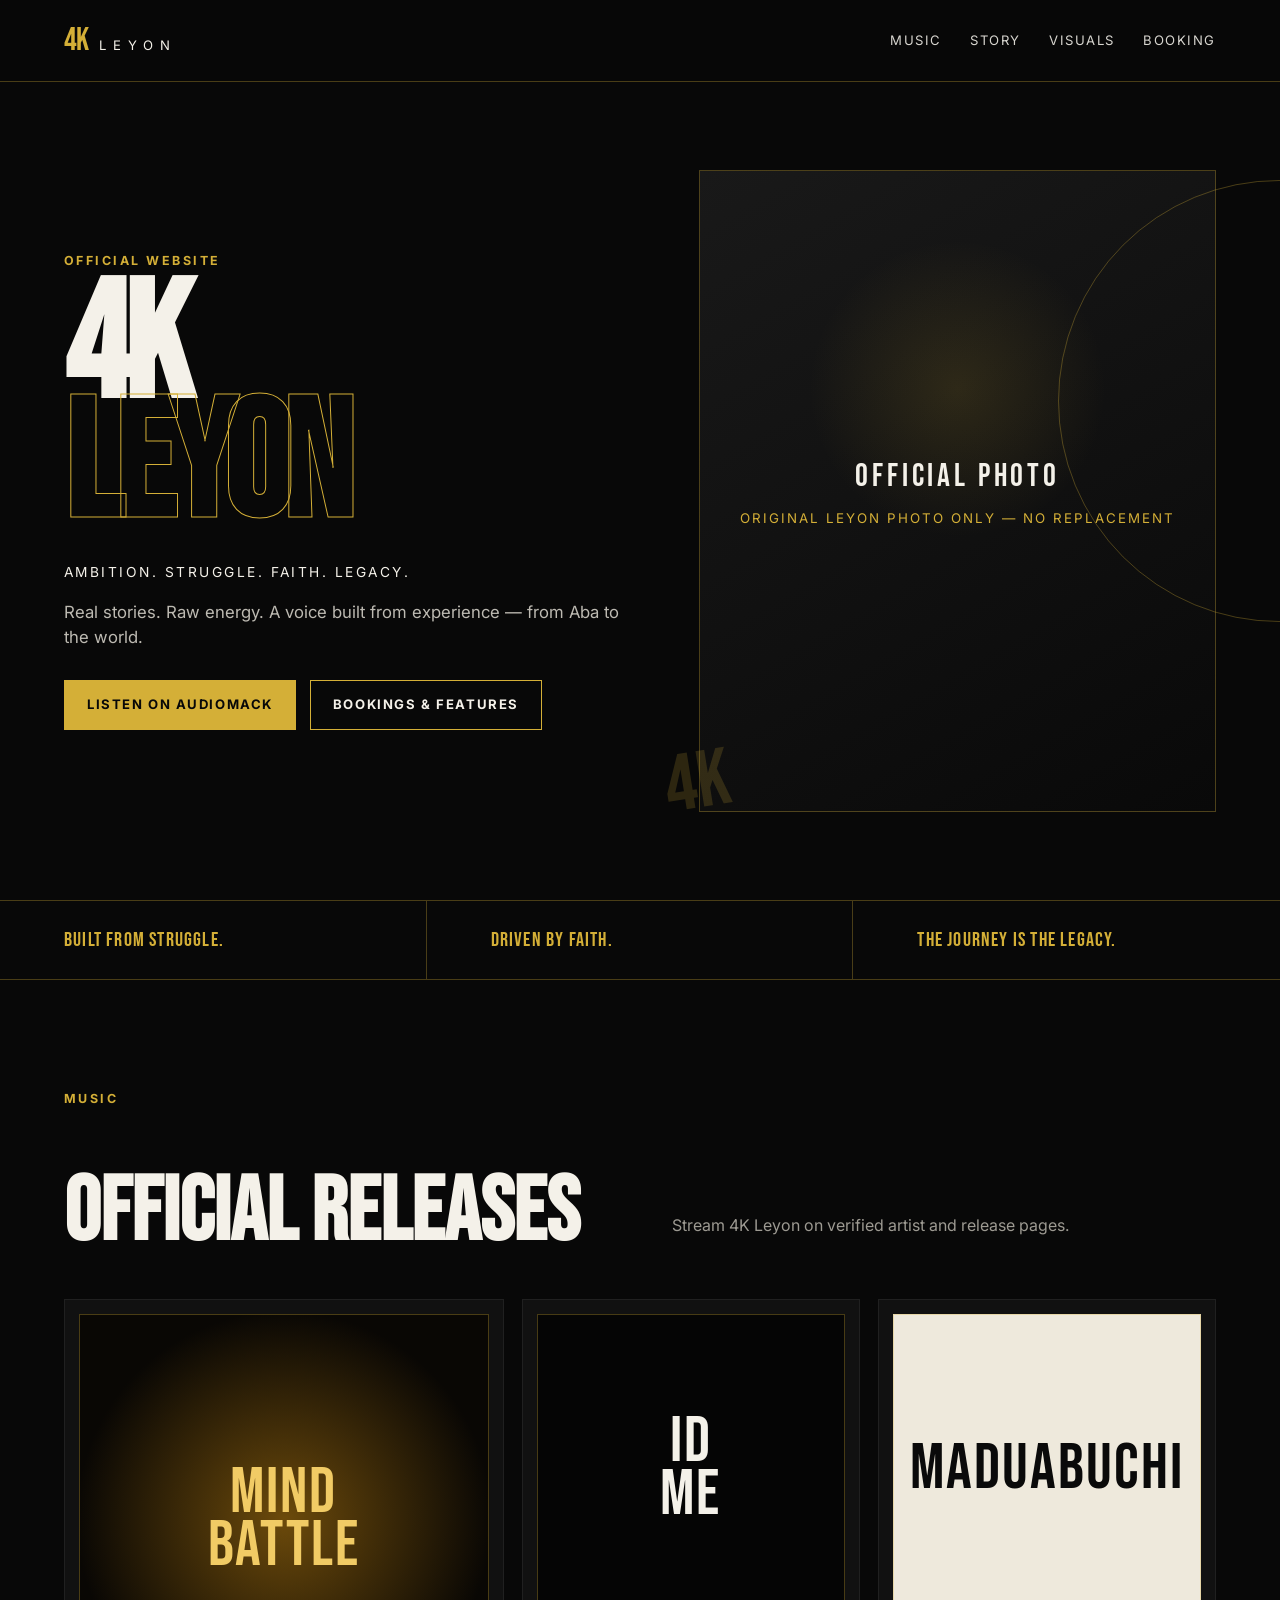
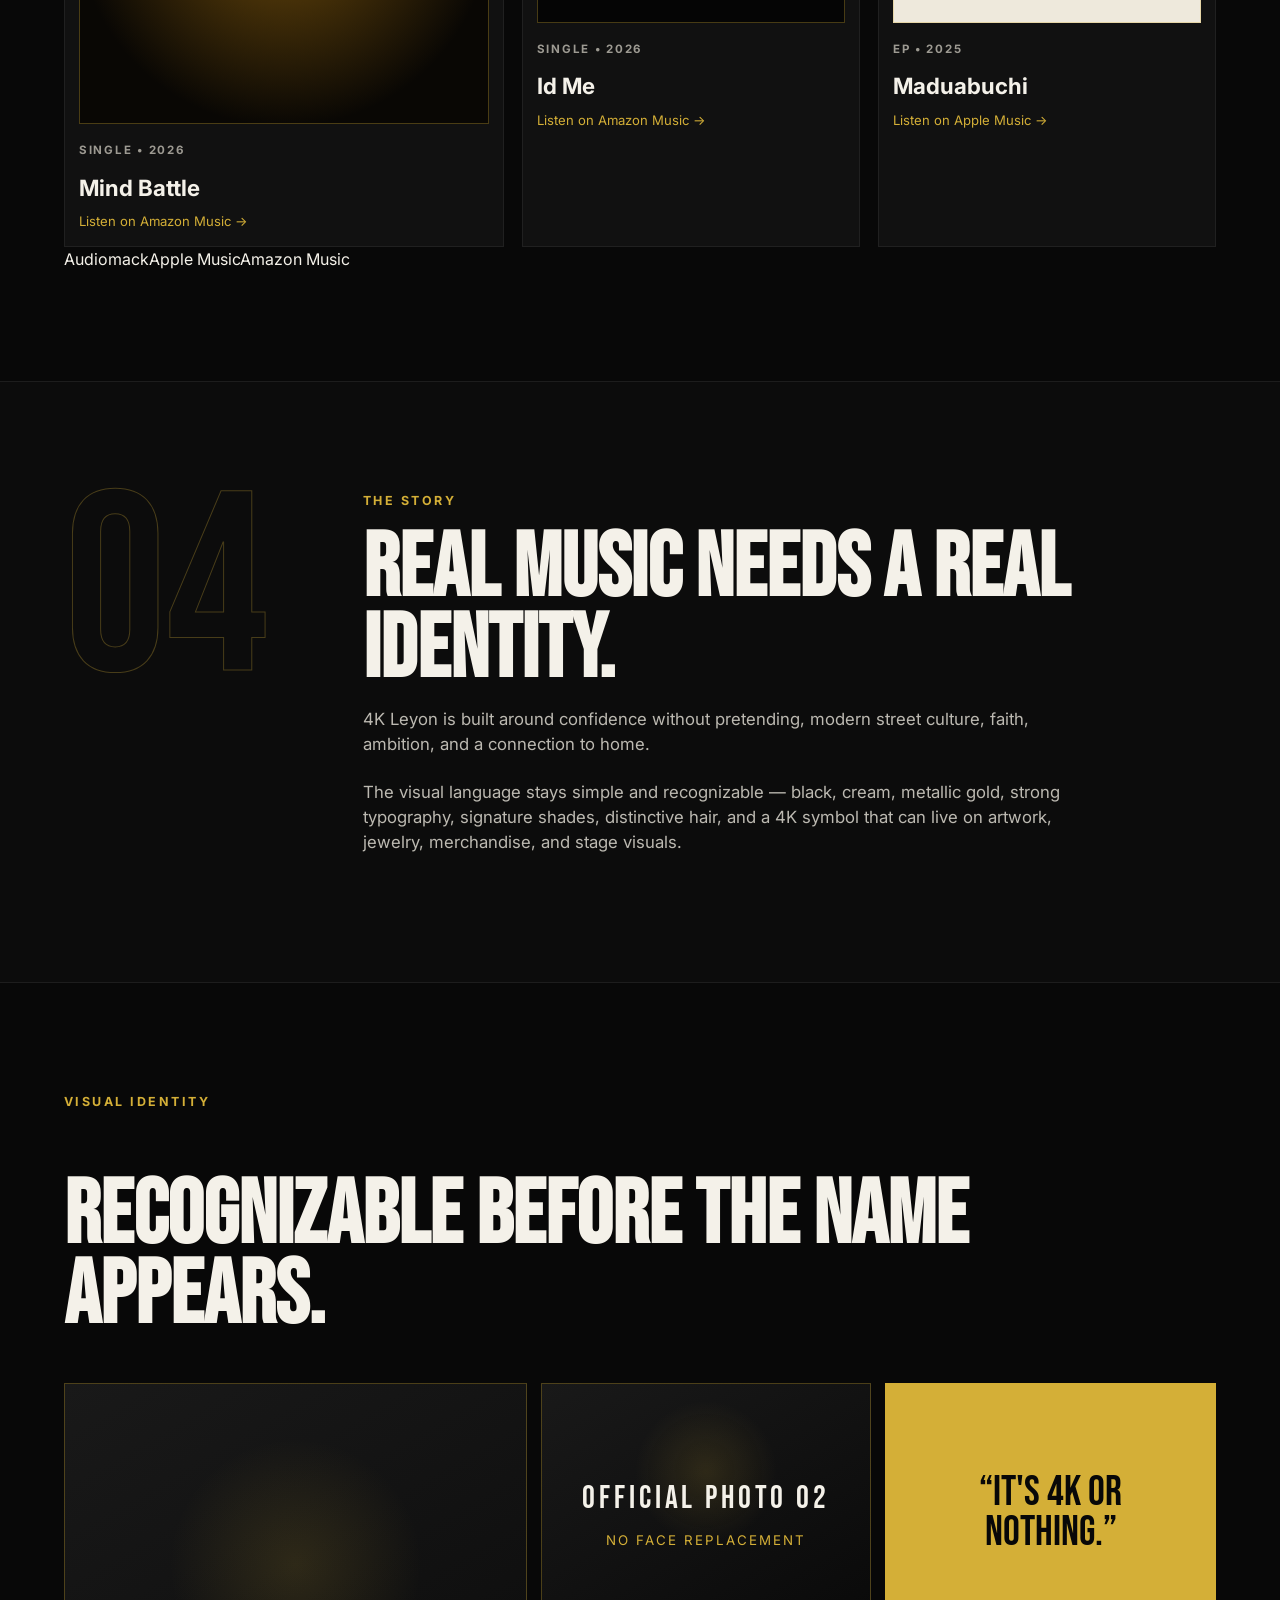
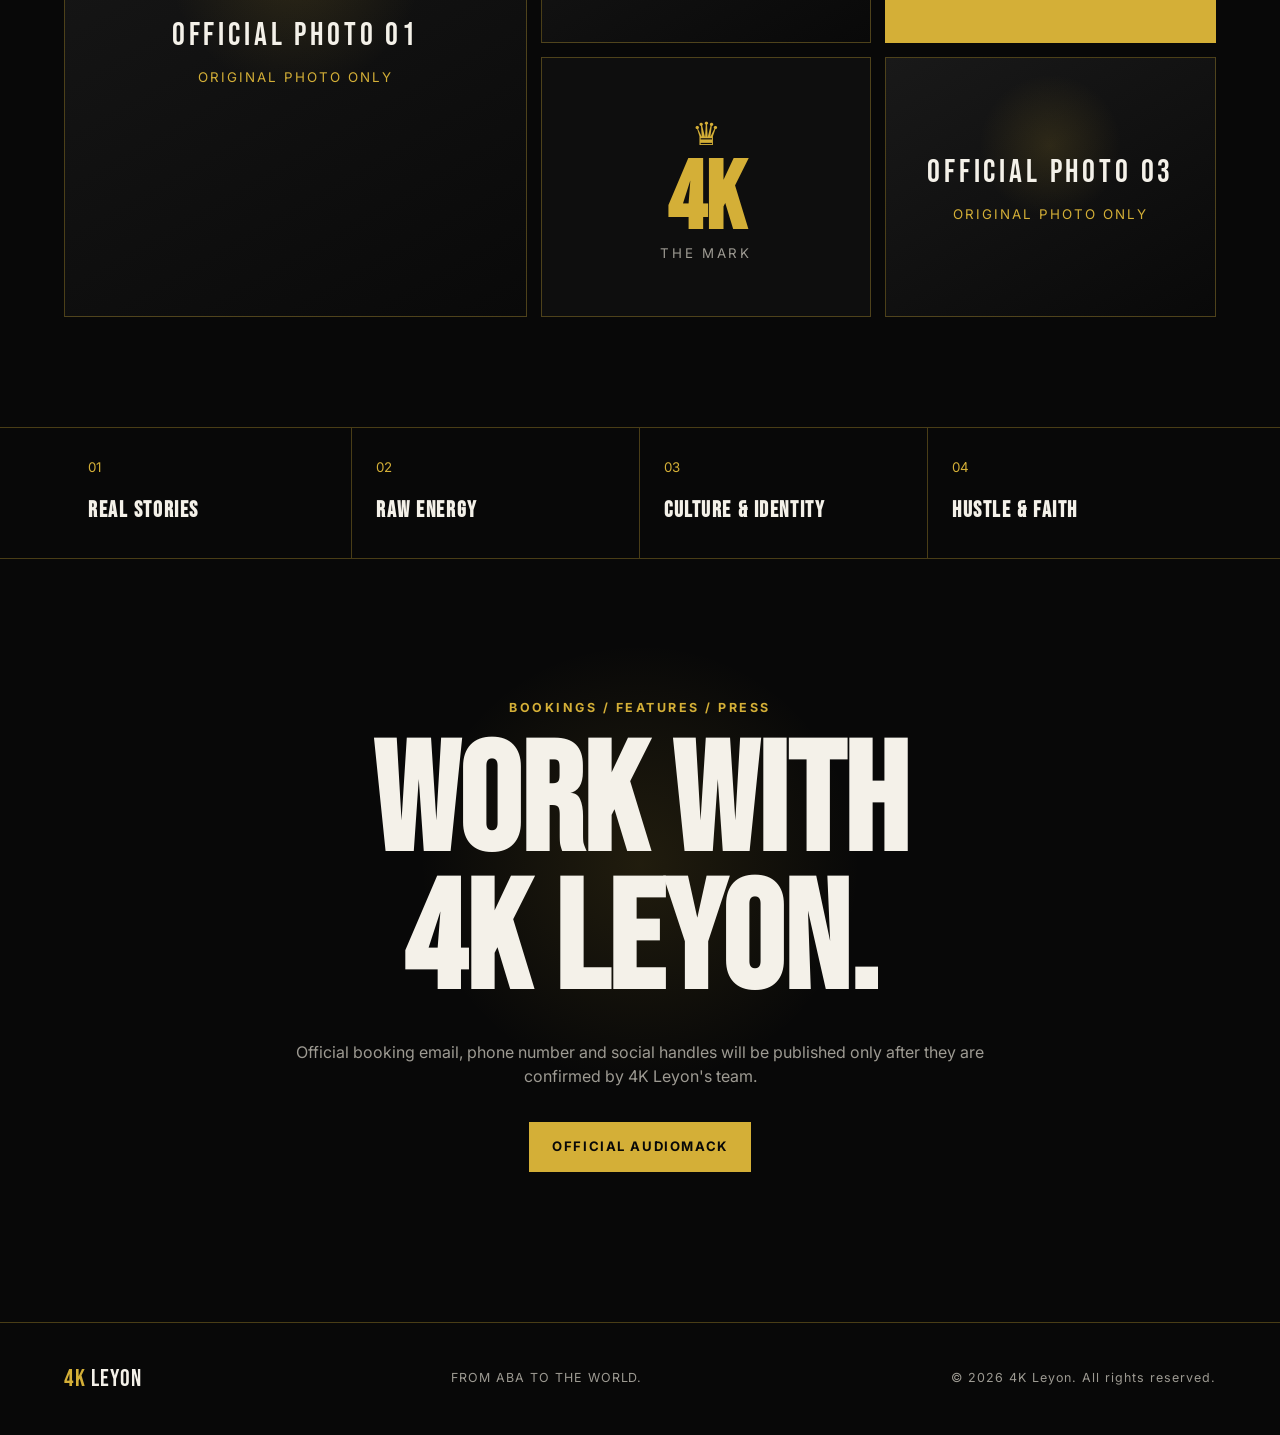
==== index.html @ 69a28594 "Connect verified music links and remove unconfirmed contact details" ====
<!doctype html>
<html lang="en">
<head>
  <meta charset="utf-8" />
  <meta name="viewport" content="width=device-width, initial-scale=1" />
  <meta name="theme-color" content="#080808" />
  <meta name="description" content="Official website of 4K Leyon — music, visuals, story, and booking." />
  <meta property="og:title" content="4K Leyon — Official Website" />
  <meta property="og:description" content="Ambition. Struggle. Faith. Legacy. From Aba to the world." />
  <title>4K Leyon — Official Website</title>
  <link rel="preconnect" href="https://fonts.googleapis.com">
  <link rel="preconnect" href="https://fonts.gstatic.com" crossorigin>
  <link href="https://fonts.googleapis.com/css2?family=Bebas+Neue&family=Inter:wght@400;500;600;700&display=swap" rel="stylesheet">
  <link rel="stylesheet" href="styles.css" />
</head>
<body>
  <header class="site-header">
    <a class="brand" href="#top" aria-label="4K Leyon home"><span class="brand-mark">4K</span><span class="brand-name">LEYON</span></a>
    <button class="menu-button" type="button" aria-label="Open menu" aria-expanded="false">MENU</button>
    <nav class="site-nav" aria-label="Primary navigation">
      <a href="#music">Music</a><a href="#story">Story</a><a href="#visuals">Visuals</a><a href="#contact">Booking</a>
    </nav>
  </header>

  <main id="top">
    <section class="hero section-pad">
      <div class="hero-copy">
        <p class="eyebrow">OFFICIAL WEBSITE</p>
        <h1>4K<br><span>LEYON</span></h1>
        <p class="hero-line">Ambition. Struggle. Faith. Legacy.</p>
        <p class="hero-intro">Real stories. Raw energy. A voice built from experience — from Aba to the world.</p>
        <div class="hero-actions">
          <a class="button button-gold" href="https://audiomack.com/4k-leyon" target="_blank" rel="noopener">Listen on Audiomack</a>
          <a class="button button-ghost" href="#contact">Bookings & features</a>
        </div>
      </div>
      <div class="hero-photo photo-frame" aria-label="Official 4K Leyon hero photo placeholder"><div class="photo-placeholder"><span>OFFICIAL PHOTO</span><small>Original Leyon photo only — no replacement</small></div></div>
      <div class="hero-stamp" aria-hidden="true">4K</div>
    </section>

    <section class="manifesto"><p>BUILT FROM STRUGGLE.</p><p>DRIVEN BY FAITH.</p><p>THE JOURNEY IS THE LEGACY.</p></section>

    <section id="music" class="section-pad section-block">
      <div class="section-heading"><p class="eyebrow">MUSIC</p><h2>Official releases</h2><p>Stream 4K Leyon on verified artist and release pages.</p></div>
      <div class="release-grid">
        <article class="release-card featured"><div class="cover-art cover-gold"><span>MIND<br>BATTLE</span></div><div><p class="card-kicker">SINGLE • 2026</p><h3>Mind Battle</h3><a href="https://music.amazon.com/albums/B0GZR47FF1" target="_blank" rel="noopener" class="text-link">Listen on Amazon Music →</a></div></article>
        <article class="release-card"><div class="cover-art"><span>ID<br>ME</span></div><div><p class="card-kicker">SINGLE • 2026</p><h3>Id Me</h3><a href="https://music.amazon.com/albums/B0GPF6R313" target="_blank" rel="noopener" class="text-link">Listen on Amazon Music →</a></div></article>
        <article class="release-card"><div class="cover-art cover-cream"><span>MADUABUCHI</span></div><div><p class="card-kicker">EP • 2025</p><h3>Maduabuchi</h3><a href="https://music.apple.com/us/album/maduabuchi-ep/1832490004" target="_blank" rel="noopener" class="text-link">Listen on Apple Music →</a></div></article>
      </div>
      <div class="platform-links"><a href="https://audiomack.com/4k-leyon" target="_blank" rel="noopener">Audiomack</a><a href="https://music.apple.com/us/album/maduabuchi-ep/1832490004" target="_blank" rel="noopener">Apple Music</a><a href="https://music.amazon.com.au/artists/B0DH4RVFHH/4k-leyon" target="_blank" rel="noopener">Amazon Music</a></div>
    </section>

    <section id="story" class="story section-pad section-block"><div class="story-number">04</div><div class="story-copy"><p class="eyebrow">THE STORY</p><h2>Real music needs a real identity.</h2><p>4K Leyon is built around confidence without pretending, modern street culture, faith, ambition, and a connection to home.</p><p>The visual language stays simple and recognizable — black, cream, metallic gold, strong typography, signature shades, distinctive hair, and a 4K symbol that can live on artwork, jewelry, merchandise, and stage visuals.</p></div></section>

    <section id="visuals" class="section-pad section-block visuals">
      <div class="section-heading compact"><p class="eyebrow">VISUAL IDENTITY</p><h2>Recognizable before the name appears.</h2></div>
      <div class="visual-grid">
        <div class="visual-card large photo-frame"><div class="photo-placeholder"><span>OFFICIAL PHOTO 01</span><small>Original photo only</small></div></div>
        <div class="visual-card photo-frame"><div class="photo-placeholder"><span>OFFICIAL PHOTO 02</span><small>No face replacement</small></div></div>
        <div class="visual-card quote-card"><span>“IT'S 4K OR NOTHING.”</span></div>
        <div class="visual-card mark-card"><span class="mini-crown">♛</span><strong>4K</strong><small>THE MARK</small></div>
        <div class="visual-card photo-frame"><div class="photo-placeholder"><span>OFFICIAL PHOTO 03</span><small>Original photo only</small></div></div>
      </div>
    </section>

    <section class="identity-strip section-pad"><div><small>01</small><strong>REAL STORIES</strong></div><div><small>02</small><strong>RAW ENERGY</strong></div><div><small>03</small><strong>CULTURE & IDENTITY</strong></div><div><small>04</small><strong>HUSTLE & FAITH</strong></div></section>

    <section id="contact" class="contact section-pad section-block"><p class="eyebrow">BOOKINGS / FEATURES / PRESS</p><h2>Work with<br>4K Leyon.</h2><p class="contact-note">Official booking email, phone number and social handles will be published only after they are confirmed by 4K Leyon's team.</p><a class="button button-gold" href="https://audiomack.com/4k-leyon" target="_blank" rel="noopener">Official Audiomack</a></section>
  </main>

  <footer class="site-footer"><div class="footer-brand"><span>4K</span> LEYON</div><p>FROM ABA TO THE WORLD.</p><p>© <span id="year"></span> 4K Leyon. All rights reserved.</p></footer>
  <script src="script.js"></script>
</body>
</html>
---- styles.css ----
:root {
  --bg: #080808;
  --panel: #111111;
  --ink: #f4f1e9;
  --muted: #9d9a92;
  --gold: #d4af37;
  --gold-soft: #b98925;
  --cream: #eee9dc;
  --red: #800000;
  --line: rgba(212,175,55,.32);
}

* { box-sizing: border-box; }
html { scroll-behavior: smooth; }
body {
  margin: 0;
  background: var(--bg);
  color: var(--ink);
  font-family: Inter, Arial, sans-serif;
  line-height: 1.5;
}
body::before {
  content: "";
  position: fixed;
  inset: 0;
  pointer-events: none;
  opacity: .08;
  background-image: radial-gradient(rgba(255,255,255,.5) .5px, transparent .5px);
  background-size: 4px 4px;
  z-index: 20;
}
a { color: inherit; text-decoration: none; }
button, a { -webkit-tap-highlight-color: transparent; }

.site-header {
  height: 82px;
  display: flex;
  align-items: center;
  justify-content: space-between;
  gap: 30px;
  padding: 0 5vw;
  border-bottom: 1px solid var(--line);
  position: sticky;
  top: 0;
  z-index: 10;
  background: rgba(8,8,8,.9);
  backdrop-filter: blur(14px);
}
.brand { display: inline-flex; align-items: baseline; gap: 12px; }
.brand-mark, h1, h2, .footer-brand, .cover-art span { font-family: "Bebas Neue", Impact, sans-serif; }
.brand-mark { font-size: 2rem; color: var(--gold); letter-spacing: -.04em; }
.brand-name { font-size: .82rem; letter-spacing: .5em; }
.site-nav { display: flex; gap: 28px; font-size: .82rem; text-transform: uppercase; letter-spacing: .12em; }
.site-nav a { color: #d7d5cf; transition: color .2s ease; }
.site-nav a:hover { color: var(--gold); }
.menu-button { display: none; background: transparent; color: var(--ink); border: 1px solid var(--line); padding: 9px 12px; }

.section-pad { padding-left: 5vw; padding-right: 5vw; }
.hero {
  min-height: calc(100vh - 82px);
  display: grid;
  grid-template-columns: 1.05fr .95fr;
  align-items: center;
  gap: 5vw;
  position: relative;
  overflow: hidden;
  padding-top: 64px;
  padding-bottom: 64px;
}
.hero::after {
  content: "";
  position: absolute;
  width: 440px;
  height: 440px;
  border: 1px solid var(--line);
  border-radius: 50%;
  right: -220px;
  top: 12%;
}
.eyebrow { color: var(--gold); font-size: .78rem; letter-spacing: .2em; font-weight: 700; margin: 0 0 18px; }
h1 { font-size: clamp(6rem, 13vw, 12rem); line-height: .72; letter-spacing: -.04em; margin: 0; }
h1 span { color: transparent; -webkit-text-stroke: 1px var(--gold); }
.hero-line { margin: 34px 0 10px; text-transform: uppercase; letter-spacing: .18em; font-size: .86rem; }
.hero-intro { max-width: 580px; color: #bdbab2; font-size: 1.05rem; }
.hero-actions { display: flex; flex-wrap: wrap; gap: 14px; margin-top: 30px; }
.button { display: inline-flex; align-items: center; justify-content: center; min-height: 50px; padding: 0 22px; font-weight: 700; font-size: .82rem; text-transform: uppercase; letter-spacing: .12em; border: 1px solid var(--gold); }
.button-gold { background: var(--gold); color: #080808; }
.button-ghost { background: transparent; color: var(--ink); }
.button:hover { transform: translateY(-1px); }
.hero-photo { min-height: 640px; }
.photo-frame { border: 1px solid var(--line); background: linear-gradient(145deg, #121212, #0a0a0a); overflow: hidden; position: relative; }
.photo-placeholder { width: 100%; height: 100%; min-height: inherit; display: grid; place-content: center; text-align: center; padding: 24px; background: radial-gradient(circle at 50% 34%, rgba(212,175,55,.14), transparent 30%), linear-gradient(150deg, #191919, #090909); }
.photo-placeholder span { font-family: "Bebas Neue"; font-size: 2rem; letter-spacing: .12em; }
.photo-placeholder small { color: var(--gold); text-transform: uppercase; letter-spacing: .15em; margin-top: 8px; }
.hero-stamp { position: absolute; right: 43%; bottom: 7%; font-family: "Bebas Neue"; color: var(--gold); font-size: 5rem; transform: rotate(-9deg); opacity: .18; }

.manifesto { border-top: 1px solid var(--line); border-bottom: 1px solid var(--line); display: grid; grid-template-columns: repeat(3,1fr); }
.manifesto p { margin: 0; padding: 24px 5vw; font-family: "Bebas Neue"; color: var(--gold); letter-spacing: .06em; font-size: 1.25rem; border-right: 1px solid var(--line); }
.manifesto p:last-child { border-right: 0; }
.section-block { padding-top: 110px; padding-bottom: 110px; }
.section-heading { display: grid; grid-template-columns: 1fr 1fr; gap: 5vw; align-items: end; margin-bottom: 46px; }
.section-heading .eyebrow { grid-column: 1 / -1; margin-bottom: 0; }
h2 { font-size: clamp(3.5rem, 7vw, 7rem); line-height: .9; margin: 0; text-transform: uppercase; }
.section-heading > p:last-child { color: var(--muted); max-width: 520px; }
.release-grid { display: grid; grid-template-columns: 1.3fr 1fr 1fr; gap: 18px; }
.release-card { background: var(--panel); border: 1px solid #202020; padding: 14px; }
.cover-art { aspect-ratio: 1; background: #050505; display: grid; place-items: center; border: 1px solid var(--line); margin-bottom: 18px; }
.cover-art span { text-align: center; font-size: clamp(2.5rem, 5vw, 5rem); line-height: .83; letter-spacing: .03em; }
.cover-gold { background: radial-gradient(circle, #6c4a0b, #090704 72%); color: #f1cb65; }
.cover-cream { background: var(--cream); color: #0a0a0a; }
.card-kicker { font-size: .72rem; color: var(--gold); letter-spacing: .15em; font-weight: 700; }
.release-card h3 { font-size: 1.4rem; margin: 4px 0; }
.release-card p { color: var(--muted); }
.text-link { color: var(--gold); font-size: .82rem; }

.story { display: grid; grid-template-columns: .45fr 1.55fr; gap: 4vw; background: #0c0c0c; border-top: 1px solid #1d1d1d; border-bottom: 1px solid #1d1d1d; }
.story-number { font-family: "Bebas Neue"; font-size: clamp(10rem, 20vw, 22rem); color: transparent; -webkit-text-stroke: 1px rgba(212,175,55,.3); line-height: .8; }
.story-copy { max-width: 900px; }
.story-copy p:not(.eyebrow) { color: #bcb9b1; font-size: 1.05rem; max-width: 740px; }
.story-copy p + p { margin-top: 22px; }

.compact { grid-template-columns: 1fr; }
.compact h2 { max-width: 980px; }
.visual-grid { display: grid; grid-template-columns: 1.4fr 1fr 1fr; grid-auto-rows: 260px; gap: 14px; }
.visual-card { min-height: 0; border: 1px solid var(--line); }
.visual-card.large { grid-row: span 2; }
.quote-card { display: grid; place-items: center; background: var(--gold); color: #080808; padding: 28px; font-family: "Bebas Neue"; font-size: 2.6rem; line-height: .95; text-align: center; }
.mark-card { display: flex; flex-direction: column; align-items: center; justify-content: center; background: #0e0e0e; }
.mark-card strong { font-family: "Bebas Neue"; font-size: 6rem; color: var(--gold); line-height: .9; }
.mark-card small { letter-spacing: .2em; color: var(--muted); }
.mini-crown { color: var(--gold); font-size: 2rem; }

.identity-strip { display: grid; grid-template-columns: repeat(4,1fr); border-top: 1px solid var(--line); border-bottom: 1px solid var(--line); padding-top: 0; padding-bottom: 0; }
.identity-strip div { min-height: 130px; padding: 30px 24px; border-right: 1px solid var(--line); display: flex; flex-direction: column; justify-content: space-between; }
.identity-strip div:last-child { border-right: 0; }
.identity-strip small { color: var(--gold); }
.identity-strip strong { font-family: "Bebas Neue"; font-size: 1.4rem; letter-spacing: .07em; }

.contact { text-align: center; padding-top: 140px; padding-bottom: 150px; background: radial-gradient(circle at 50% 40%, rgba(212,175,55,.12), transparent 28%); }
.contact h2 { font-size: clamp(5rem, 12vw, 11rem); }
.contact-note { color: var(--muted); max-width: 700px; margin: 28px auto 34px; }
.site-footer { padding: 34px 5vw; border-top: 1px solid var(--line); display: flex; align-items: center; justify-content: space-between; gap: 20px; color: var(--muted); font-size: .78rem; letter-spacing: .08em; }
.footer-brand { font-size: 1.5rem; color: var(--ink); }
.footer-brand span { color: var(--gold); }

@media (max-width: 900px) {
  .site-nav { display: none; position: absolute; top: 82px; left: 0; right: 0; padding: 22px 5vw; background: #090909; border-bottom: 1px solid var(--line); flex-direction: column; }
  .site-nav.open { display: flex; }
  .menu-button { display: inline-flex; }
  .hero { grid-template-columns: 1fr; padding-top: 50px; }
  .hero-photo { min-height: 520px; }
  .hero-stamp { right: 4%; bottom: 3%; }
  .manifesto { grid-template-columns: 1fr; }
  .manifesto p { border-right: 0; border-bottom: 1px solid var(--line); }
  .section-heading { grid-template-columns: 1fr; }
  .release-grid { grid-template-columns: 1fr; }
  .story { grid-template-columns: 1fr; }
  .story-number { font-size: 9rem; }
  .visual-grid { grid-template-columns: 1fr 1fr; }
  .identity-strip { grid-template-columns: 1fr 1fr; }
  .site-footer { flex-direction: column; text-align: center; }
}

@media (max-width: 560px) {
  .section-pad { padding-left: 22px; padding-right: 22px; }
  .site-header { padding-left: 22px; padding-right: 22px; }
  h1 { font-size: 6.5rem; }
  .hero-photo { min-height: 430px; }
  .visual-grid { grid-template-columns: 1fr; grid-auto-rows: 300px; }
  .visual-card.large { grid-row: auto; }
  .identity-strip { grid-template-columns: 1fr; }
  .identity-strip div { border-right: 0; border-bottom: 1px solid var(--line); }
  .contact h2 { font-size: 5rem; }
}
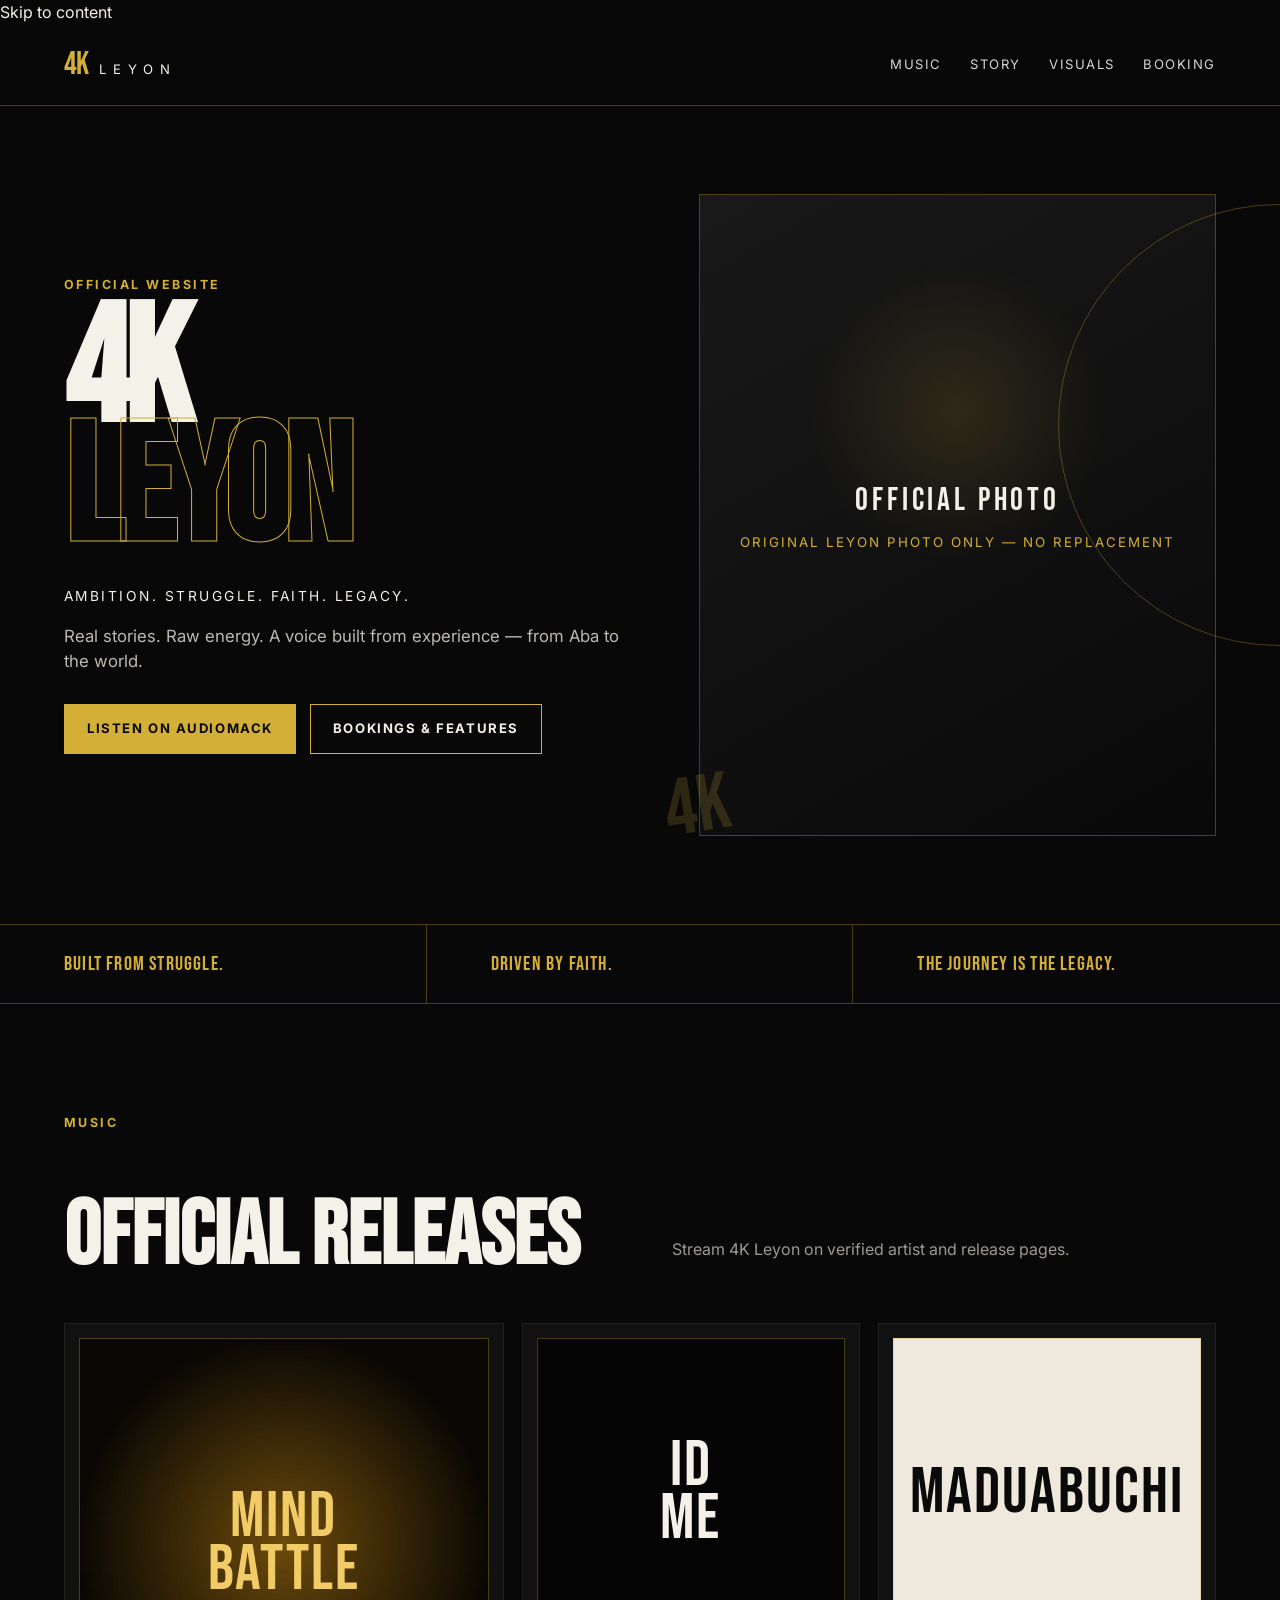
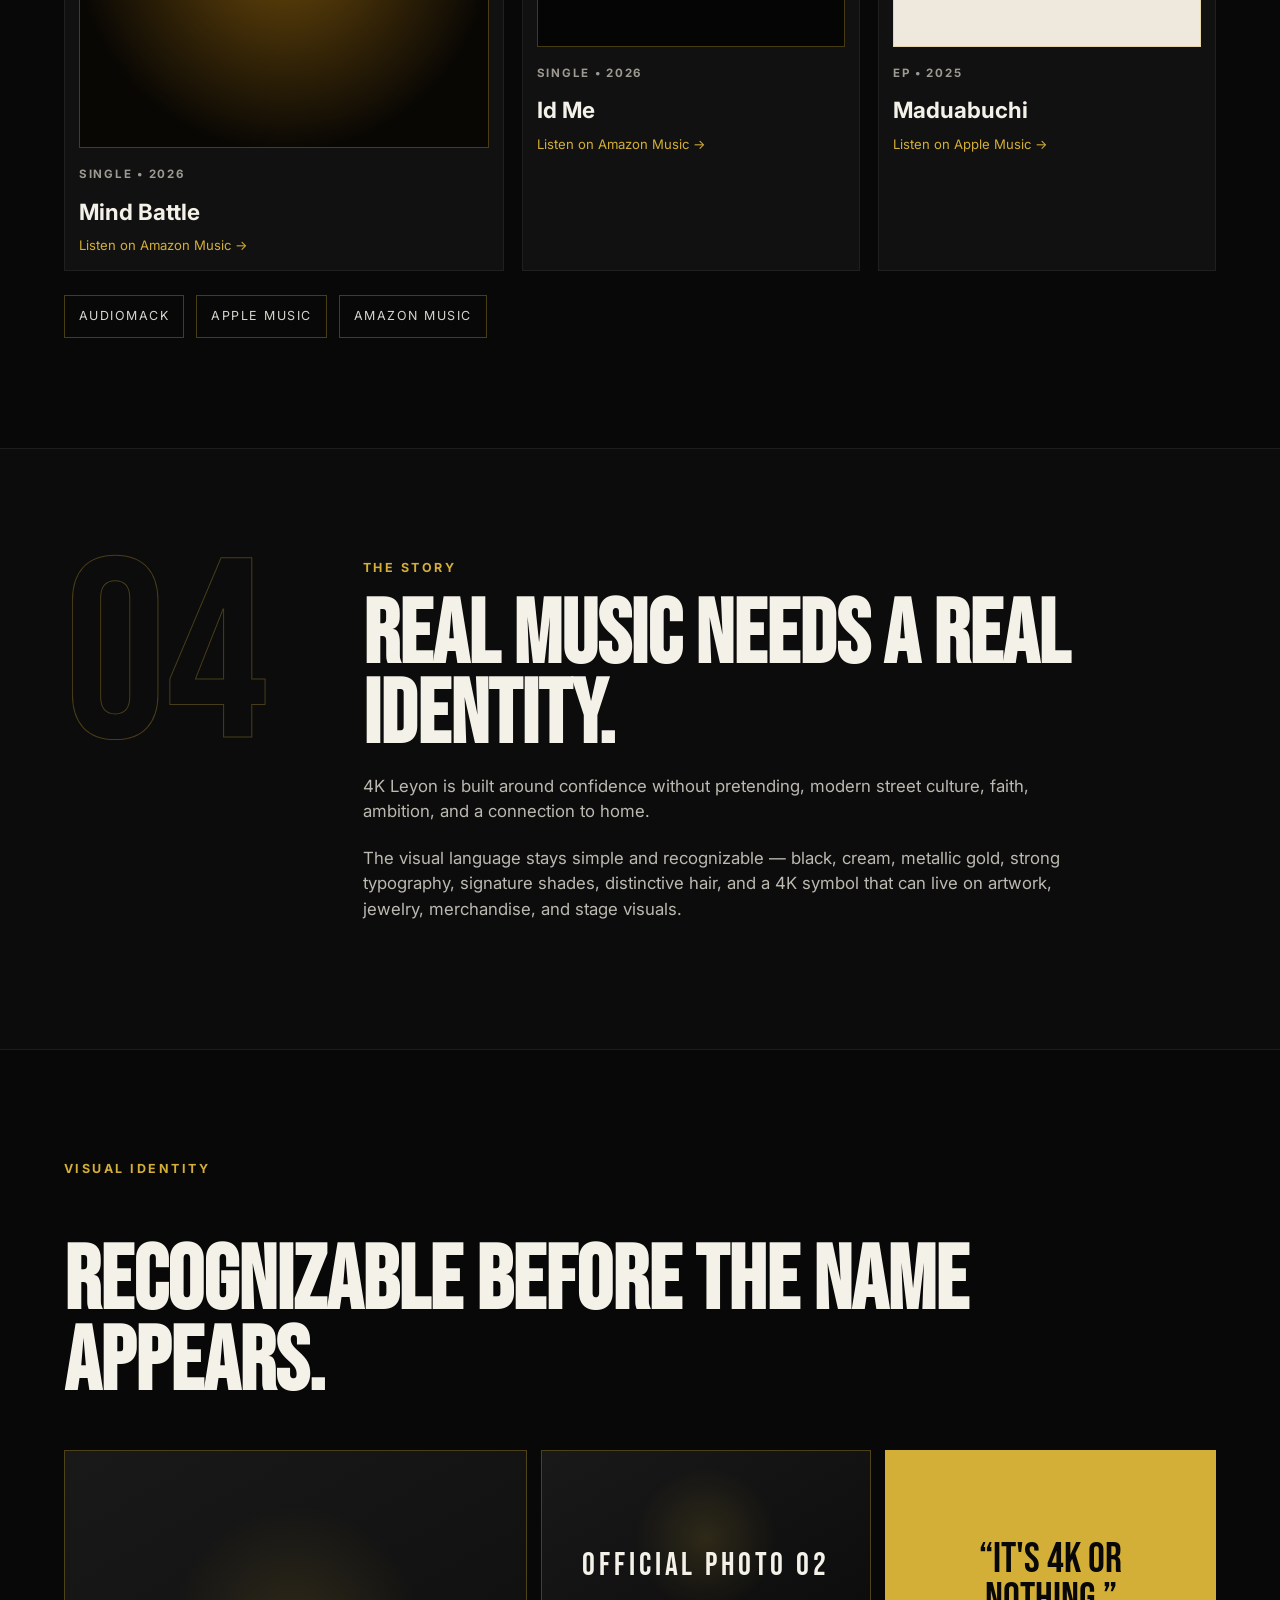
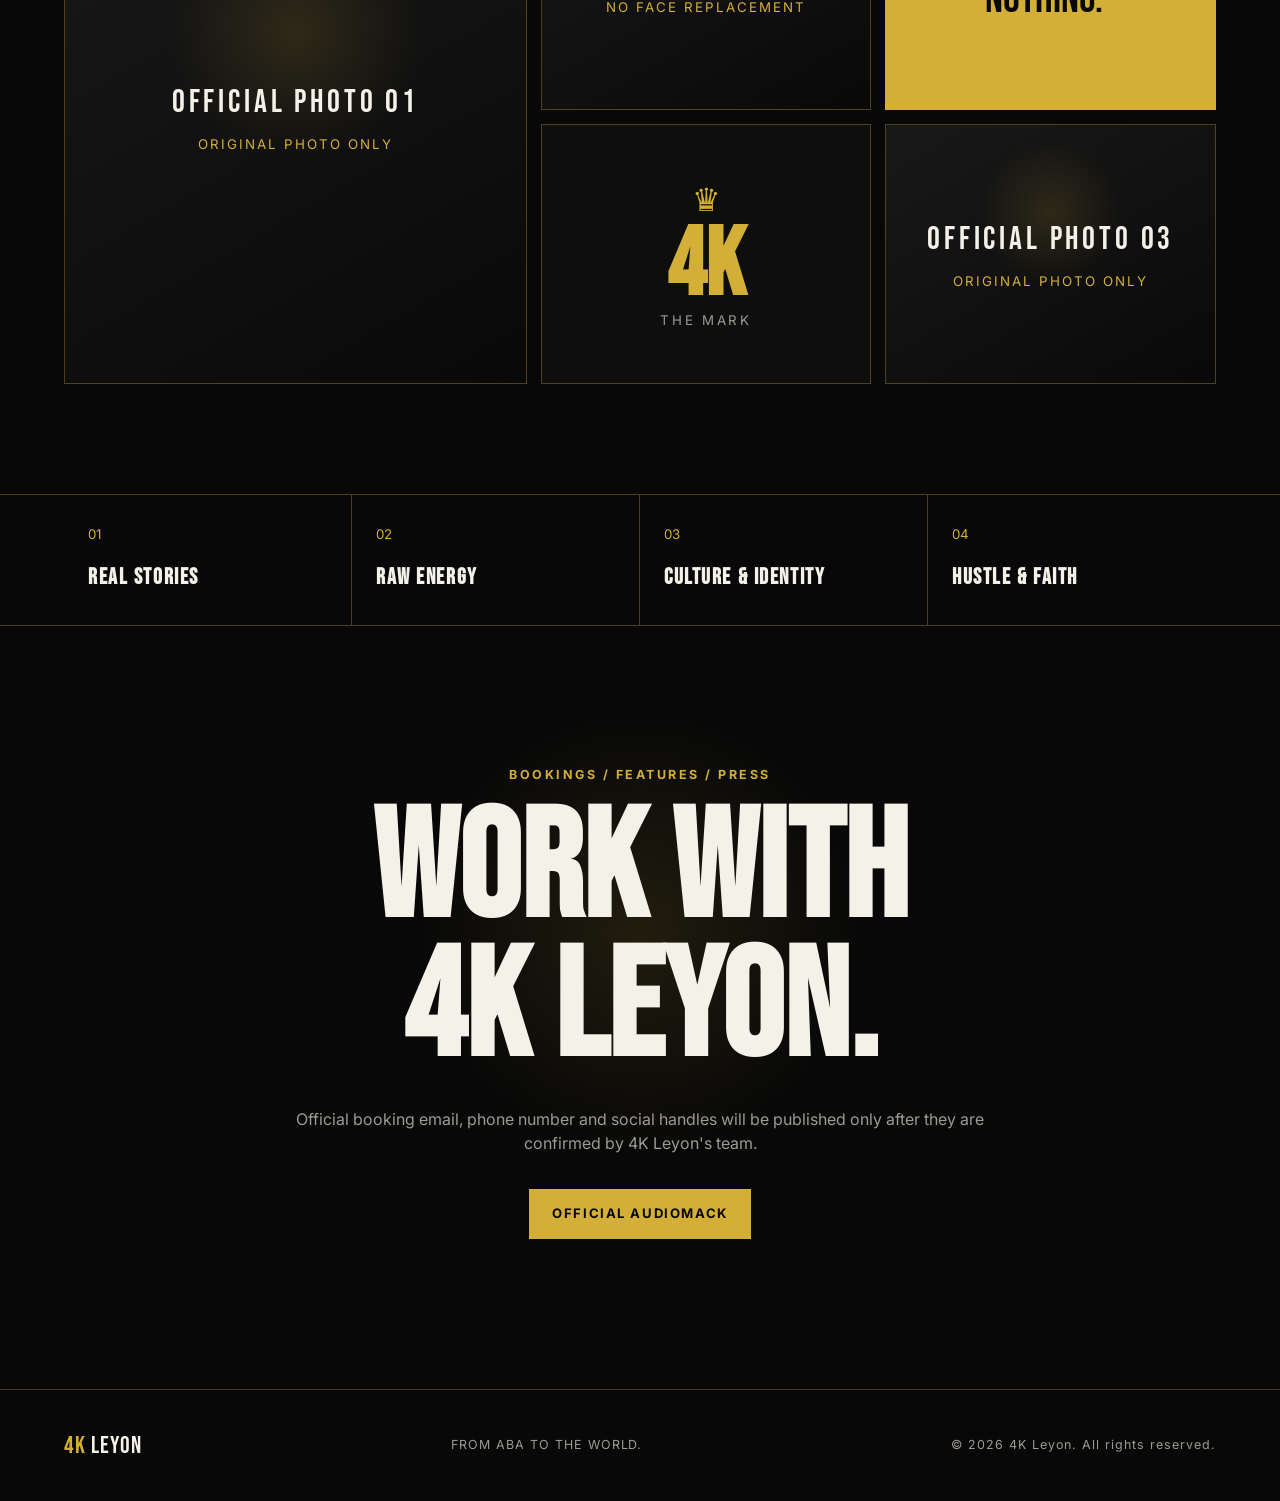
==== commit 5a12cefd: "Polish metadata and accessibility" ====
--- a/index.html
+++ b/index.html
@@ -5,15 +5,24 @@
   <meta name="viewport" content="width=device-width, initial-scale=1" />
   <meta name="theme-color" content="#080808" />
   <meta name="description" content="Official website of 4K Leyon — music, visuals, story, and booking." />
+  <meta name="robots" content="index,follow,max-image-preview:large" />
+  <meta property="og:type" content="website" />
   <meta property="og:title" content="4K Leyon — Official Website" />
   <meta property="og:description" content="Ambition. Struggle. Faith. Legacy. From Aba to the world." />
+  <meta name="twitter:card" content="summary" />
+  <meta name="twitter:title" content="4K Leyon — Official Website" />
+  <meta name="twitter:description" content="Ambition. Struggle. Faith. Legacy." />
   <title>4K Leyon — Official Website</title>
+  <link rel="icon" href="favicon.svg" type="image/svg+xml" />
+  <link rel="manifest" href="site.webmanifest" />
   <link rel="preconnect" href="https://fonts.googleapis.com">
   <link rel="preconnect" href="https://fonts.gstatic.com" crossorigin>
   <link href="https://fonts.googleapis.com/css2?family=Bebas+Neue&family=Inter:wght@400;500;600;700&display=swap" rel="stylesheet">
   <link rel="stylesheet" href="styles.css" />
+  <script type="application/ld+json">{"@context":"https://schema.org","@type":"MusicGroup","name":"4K Leyon","sameAs":["https://audiomack.com/4k-leyon","https://music.apple.com/us/album/maduabuchi-ep/1832490004","https://music.amazon.com.au/artists/B0DH4RVFHH/4k-leyon"]}</script>
 </head>
 <body>
+  <a class="skip-link" href="#main-content">Skip to content</a>
   <header class="site-header">
     <a class="brand" href="#top" aria-label="4K Leyon home"><span class="brand-mark">4K</span><span class="brand-name">LEYON</span></a>
     <button class="menu-button" type="button" aria-label="Open menu" aria-expanded="false">MENU</button>
@@ -22,8 +31,8 @@
     </nav>
   </header>
 
-  <main id="top">
-    <section class="hero section-pad">
+  <main id="main-content">
+    <section id="top" class="hero section-pad">
       <div class="hero-copy">
         <p class="eyebrow">OFFICIAL WEBSITE</p>
         <h1>4K<br><span>LEYON</span></h1>
@@ -38,7 +47,7 @@
       <div class="hero-stamp" aria-hidden="true">4K</div>
     </section>
 
-    <section class="manifesto"><p>BUILT FROM STRUGGLE.</p><p>DRIVEN BY FAITH.</p><p>THE JOURNEY IS THE LEGACY.</p></section>
+    <section class="manifesto" aria-label="4K Leyon brand values"><p>BUILT FROM STRUGGLE.</p><p>DRIVEN BY FAITH.</p><p>THE JOURNEY IS THE LEGACY.</p></section>
 
     <section id="music" class="section-pad section-block">
       <div class="section-heading"><p class="eyebrow">MUSIC</p><h2>Official releases</h2><p>Stream 4K Leyon on verified artist and release pages.</p></div>
@@ -47,10 +56,10 @@
         <article class="release-card"><div class="cover-art"><span>ID<br>ME</span></div><div><p class="card-kicker">SINGLE • 2026</p><h3>Id Me</h3><a href="https://music.amazon.com/albums/B0GPF6R313" target="_blank" rel="noopener" class="text-link">Listen on Amazon Music →</a></div></article>
         <article class="release-card"><div class="cover-art cover-cream"><span>MADUABUCHI</span></div><div><p class="card-kicker">EP • 2025</p><h3>Maduabuchi</h3><a href="https://music.apple.com/us/album/maduabuchi-ep/1832490004" target="_blank" rel="noopener" class="text-link">Listen on Apple Music →</a></div></article>
       </div>
-      <div class="platform-links"><a href="https://audiomack.com/4k-leyon" target="_blank" rel="noopener">Audiomack</a><a href="https://music.apple.com/us/album/maduabuchi-ep/1832490004" target="_blank" rel="noopener">Apple Music</a><a href="https://music.amazon.com.au/artists/B0DH4RVFHH/4k-leyon" target="_blank" rel="noopener">Amazon Music</a></div>
+      <div class="platform-links" aria-label="Streaming platforms"><a href="https://audiomack.com/4k-leyon" target="_blank" rel="noopener">Audiomack</a><a href="https://music.apple.com/us/album/maduabuchi-ep/1832490004" target="_blank" rel="noopener">Apple Music</a><a href="https://music.amazon.com.au/artists/B0DH4RVFHH/4k-leyon" target="_blank" rel="noopener">Amazon Music</a></div>
     </section>
 
-    <section id="story" class="story section-pad section-block"><div class="story-number">04</div><div class="story-copy"><p class="eyebrow">THE STORY</p><h2>Real music needs a real identity.</h2><p>4K Leyon is built around confidence without pretending, modern street culture, faith, ambition, and a connection to home.</p><p>The visual language stays simple and recognizable — black, cream, metallic gold, strong typography, signature shades, distinctive hair, and a 4K symbol that can live on artwork, jewelry, merchandise, and stage visuals.</p></div></section>
+    <section id="story" class="story section-pad section-block"><div class="story-number" aria-hidden="true">04</div><div class="story-copy"><p class="eyebrow">THE STORY</p><h2>Real music needs a real identity.</h2><p>4K Leyon is built around confidence without pretending, modern street culture, faith, ambition, and a connection to home.</p><p>The visual language stays simple and recognizable — black, cream, metallic gold, strong typography, signature shades, distinctive hair, and a 4K symbol that can live on artwork, jewelry, merchandise, and stage visuals.</p></div></section>
 
     <section id="visuals" class="section-pad section-block visuals">
       <div class="section-heading compact"><p class="eyebrow">VISUAL IDENTITY</p><h2>Recognizable before the name appears.</h2></div>
--- a/styles.css
+++ b/styles.css
@@ -9,166 +9,109 @@
   --red: #800000;
   --line: rgba(212,175,55,.32);
 }
-
 * { box-sizing: border-box; }
 html { scroll-behavior: smooth; }
-body {
-  margin: 0;
-  background: var(--bg);
-  color: var(--ink);
-  font-family: Inter, Arial, sans-serif;
-  line-height: 1.5;
+body { margin:0; background:var(--bg); color:var(--ink); font-family:Inter,Arial,sans-serif; line-height:1.5; }
+body::before { content:""; position:fixed; inset:0; pointer-events:none; opacity:.08; background-image:radial-gradient(rgba(255,255,255,.5) .5px,transparent .5px); background-size:4px 4px; z-index:20; }
+a { color:inherit; text-decoration:none; }
+button,a { -webkit-tap-highlight-color:transparent; }
+.site-header { height:82px; display:flex; align-items:center; justify-content:space-between; gap:30px; padding:0 5vw; border-bottom:1px solid var(--line); position:sticky; top:0; z-index:10; background:rgba(8,8,8,.9); backdrop-filter:blur(14px); }
+.brand { display:inline-flex; align-items:baseline; gap:12px; }
+.brand-mark,h1,h2,.footer-brand,.cover-art span { font-family:"Bebas Neue",Impact,sans-serif; }
+.brand-mark { font-size:2rem; color:var(--gold); letter-spacing:-.04em; }
+.brand-name { font-size:.82rem; letter-spacing:.5em; }
+.site-nav { display:flex; gap:28px; font-size:.82rem; text-transform:uppercase; letter-spacing:.12em; }
+.site-nav a { color:#d7d5cf; transition:color .2s ease; }
+.site-nav a:hover { color:var(--gold); }
+.menu-button { display:none; background:transparent; color:var(--ink); border:1px solid var(--line); padding:9px 12px; }
+.section-pad { padding-left:5vw; padding-right:5vw; }
+.hero { min-height:calc(100vh - 82px); display:grid; grid-template-columns:1.05fr .95fr; align-items:center; gap:5vw; position:relative; overflow:hidden; padding-top:64px; padding-bottom:64px; }
+.hero::after { content:""; position:absolute; width:440px; height:440px; border:1px solid var(--line); border-radius:50%; right:-220px; top:12%; }
+.eyebrow { color:var(--gold); font-size:.78rem; letter-spacing:.2em; font-weight:700; margin:0 0 18px; }
+h1 { font-size:clamp(6rem,13vw,12rem); line-height:.72; letter-spacing:-.04em; margin:0; }
+h1 span { color:transparent; -webkit-text-stroke:1px var(--gold); }
+.hero-line { margin:34px 0 10px; text-transform:uppercase; letter-spacing:.18em; font-size:.86rem; }
+.hero-intro { max-width:580px; color:#bdbab2; font-size:1.05rem; }
+.hero-actions { display:flex; flex-wrap:wrap; gap:14px; margin-top:30px; }
+.button { display:inline-flex; align-items:center; justify-content:center; min-height:50px; padding:0 22px; font-weight:700; font-size:.82rem; text-transform:uppercase; letter-spacing:.12em; border:1px solid var(--gold); transition:.2s ease; }
+.button-gold { background:var(--gold); color:#080808; }
+.button-ghost { background:transparent; color:var(--ink); }
+.button:hover { transform:translateY(-1px); }
+.hero-photo { min-height:640px; }
+.photo-frame { border:1px solid var(--line); background:linear-gradient(145deg,#121212,#0a0a0a); overflow:hidden; position:relative; }
+.photo-placeholder { width:100%; height:100%; min-height:inherit; display:grid; place-content:center; text-align:center; padding:24px; background:radial-gradient(circle at 50% 34%,rgba(212,175,55,.14),transparent 30%),linear-gradient(150deg,#191919,#090909); }
+.photo-placeholder span { font-family:"Bebas Neue"; font-size:2rem; letter-spacing:.12em; }
+.photo-placeholder small { color:var(--gold); text-transform:uppercase; letter-spacing:.15em; margin-top:8px; }
+.hero-stamp { position:absolute; right:43%; bottom:7%; font-family:"Bebas Neue"; color:var(--gold); font-size:5rem; transform:rotate(-9deg); opacity:.18; }
+.manifesto { border-top:1px solid var(--line); border-bottom:1px solid var(--line); display:grid; grid-template-columns:repeat(3,1fr); }
+.manifesto p { margin:0; padding:24px 5vw; font-family:"Bebas Neue"; color:var(--gold); letter-spacing:.06em; font-size:1.25rem; border-right:1px solid var(--line); }
+.manifesto p:last-child { border-right:0; }
+.section-block { padding-top:110px; padding-bottom:110px; }
+.section-heading { display:grid; grid-template-columns:1fr 1fr; gap:5vw; align-items:end; margin-bottom:46px; }
+.section-heading .eyebrow { grid-column:1/-1; margin-bottom:0; }
+h2 { font-size:clamp(3.5rem,7vw,7rem); line-height:.9; margin:0; text-transform:uppercase; }
+.section-heading>p:last-child { color:var(--muted); max-width:520px; }
+.release-grid { display:grid; grid-template-columns:1.3fr 1fr 1fr; gap:18px; }
+.release-card { background:var(--panel); border:1px solid #202020; padding:14px; }
+.cover-art { aspect-ratio:1; background:#050505; display:grid; place-items:center; border:1px solid var(--line); margin-bottom:18px; }
+.cover-art span { text-align:center; font-size:clamp(2.5rem,5vw,5rem); line-height:.83; letter-spacing:.03em; }
+.cover-gold { background:radial-gradient(circle,#6c4a0b,#090704 72%); color:#f1cb65; }
+.cover-cream { background:var(--cream); color:#0a0a0a; }
+.card-kicker { font-size:.72rem; color:var(--gold); letter-spacing:.15em; font-weight:700; }
+.release-card h3 { font-size:1.4rem; margin:4px 0; }
+.release-card p { color:var(--muted); }
+.text-link { color:var(--gold); font-size:.82rem; }
+.platform-links { display:flex; flex-wrap:wrap; gap:12px; margin-top:24px; }
+.platform-links a { border:1px solid var(--line); padding:11px 14px; font-size:.78rem; text-transform:uppercase; letter-spacing:.12em; color:#d7d5cf; }
+.platform-links a:hover { color:var(--gold); border-color:var(--gold); }
+.story { display:grid; grid-template-columns:.45fr 1.55fr; gap:4vw; background:#0c0c0c; border-top:1px solid #1d1d1d; border-bottom:1px solid #1d1d1d; }
+.story-number { font-family:"Bebas Neue"; font-size:clamp(10rem,20vw,22rem); color:transparent; -webkit-text-stroke:1px rgba(212,175,55,.3); line-height:.8; }
+.story-copy { max-width:900px; }
+.story-copy p:not(.eyebrow) { color:#bcb9b1; font-size:1.05rem; max-width:740px; }
+.story-copy p+p { margin-top:22px; }
+.compact { grid-template-columns:1fr; }
+.compact h2 { max-width:980px; }
+.visual-grid { display:grid; grid-template-columns:1.4fr 1fr 1fr; grid-auto-rows:260px; gap:14px; }
+.visual-card { min-height:0; border:1px solid var(--line); }
+.visual-card.large { grid-row:span 2; }
+.quote-card { display:grid; place-items:center; background:var(--gold); color:#080808; padding:28px; font-family:"Bebas Neue"; font-size:2.6rem; line-height:.95; text-align:center; }
+.mark-card { display:flex; flex-direction:column; align-items:center; justify-content:center; background:#0e0e0e; }
+.mark-card strong { font-family:"Bebas Neue"; font-size:6rem; color:var(--gold); line-height:.9; }
+.mark-card small { letter-spacing:.2em; color:var(--muted); }
+.mini-crown { color:var(--gold); font-size:2rem; }
+.identity-strip { display:grid; grid-template-columns:repeat(4,1fr); border-top:1px solid var(--line); border-bottom:1px solid var(--line); padding-top:0; padding-bottom:0; }
+.identity-strip div { min-height:130px; padding:30px 24px; border-right:1px solid var(--line); display:flex; flex-direction:column; justify-content:space-between; }
+.identity-strip div:last-child { border-right:0; }
+.identity-strip small { color:var(--gold); }
+.identity-strip strong { font-family:"Bebas Neue"; font-size:1.4rem; letter-spacing:.07em; }
+.contact { text-align:center; padding-top:140px; padding-bottom:150px; background:radial-gradient(circle at 50% 40%,rgba(212,175,55,.12),transparent 28%); }
+.contact h2 { font-size:clamp(5rem,12vw,11rem); }
+.contact-note { color:var(--muted); max-width:700px; margin:28px auto 34px; }
+.site-footer { padding:34px 5vw; border-top:1px solid var(--line); display:flex; align-items:center; justify-content:space-between; gap:20px; color:var(--muted); font-size:.78rem; letter-spacing:.08em; }
+.footer-brand { font-size:1.5rem; color:var(--ink); }
+.footer-brand span { color:var(--gold); }
+@media (max-width:900px) {
+  .site-nav { display:none; position:absolute; top:82px; left:0; right:0; padding:22px 5vw; background:#090909; border-bottom:1px solid var(--line); flex-direction:column; }
+  .site-nav.open { display:flex; }
+  .menu-button { display:inline-flex; }
+  .hero { grid-template-columns:1fr; padding-top:50px; }
+  .hero-photo { min-height:520px; }
+  .hero-stamp { right:4%; bottom:3%; }
+  .manifesto { grid-template-columns:1fr; }
+  .manifesto p { border-right:0; border-bottom:1px solid var(--line); }
+  .section-heading,.release-grid,.story { grid-template-columns:1fr; }
+  .story-number { font-size:9rem; }
+  .visual-grid { grid-template-columns:1fr 1fr; }
+  .identity-strip { grid-template-columns:1fr 1fr; }
+  .site-footer { flex-direction:column; text-align:center; }
 }
-body::before {
-  content: "";
-  position: fixed;
-  inset: 0;
-  pointer-events: none;
-  opacity: .08;
-  background-image: radial-gradient(rgba(255,255,255,.5) .5px, transparent .5px);
-  background-size: 4px 4px;
-  z-index: 20;
+@media (max-width:560px) {
+  .section-pad,.site-header { padding-left:22px; padding-right:22px; }
+  h1 { font-size:6.5rem; }
+  .hero-photo { min-height:430px; }
+  .visual-grid { grid-template-columns:1fr; grid-auto-rows:300px; }
+  .visual-card.large { grid-row:auto; }
+  .identity-strip { grid-template-columns:1fr; }
+  .identity-strip div { border-right:0; border-bottom:1px solid var(--line); }
+  .contact h2 { font-size:5rem; }
 }
-a { color: inherit; text-decoration: none; }
-button, a { -webkit-tap-highlight-color: transparent; }
-
-.site-header {
-  height: 82px;
-  display: flex;
-  align-items: center;
-  justify-content: space-between;
-  gap: 30px;
-  padding: 0 5vw;
-  border-bottom: 1px solid var(--line);
-  position: sticky;
-  top: 0;
-  z-index: 10;
-  background: rgba(8,8,8,.9);
-  backdrop-filter: blur(14px);
-}
-.brand { display: inline-flex; align-items: baseline; gap: 12px; }
-.brand-mark, h1, h2, .footer-brand, .cover-art span { font-family: "Bebas Neue", Impact, sans-serif; }
-.brand-mark { font-size: 2rem; color: var(--gold); letter-spacing: -.04em; }
-.brand-name { font-size: .82rem; letter-spacing: .5em; }
-.site-nav { display: flex; gap: 28px; font-size: .82rem; text-transform: uppercase; letter-spacing: .12em; }
-.site-nav a { color: #d7d5cf; transition: color .2s ease; }
-.site-nav a:hover { color: var(--gold); }
-.menu-button { display: none; background: transparent; color: var(--ink); border: 1px solid var(--line); padding: 9px 12px; }
-
-.section-pad { padding-left: 5vw; padding-right: 5vw; }
-.hero {
-  min-height: calc(100vh - 82px);
-  display: grid;
-  grid-template-columns: 1.05fr .95fr;
-  align-items: center;
-  gap: 5vw;
-  position: relative;
-  overflow: hidden;
-  padding-top: 64px;
-  padding-bottom: 64px;
-}
-.hero::after {
-  content: "";
-  position: absolute;
-  width: 440px;
-  height: 440px;
-  border: 1px solid var(--line);
-  border-radius: 50%;
-  right: -220px;
-  top: 12%;
-}
-.eyebrow { color: var(--gold); font-size: .78rem; letter-spacing: .2em; font-weight: 700; margin: 0 0 18px; }
-h1 { font-size: clamp(6rem, 13vw, 12rem); line-height: .72; letter-spacing: -.04em; margin: 0; }
-h1 span { color: transparent; -webkit-text-stroke: 1px var(--gold); }
-.hero-line { margin: 34px 0 10px; text-transform: uppercase; letter-spacing: .18em; font-size: .86rem; }
-.hero-intro { max-width: 580px; color: #bdbab2; font-size: 1.05rem; }
-.hero-actions { display: flex; flex-wrap: wrap; gap: 14px; margin-top: 30px; }
-.button { display: inline-flex; align-items: center; justify-content: center; min-height: 50px; padding: 0 22px; font-weight: 700; font-size: .82rem; text-transform: uppercase; letter-spacing: .12em; border: 1px solid var(--gold); }
-.button-gold { background: var(--gold); color: #080808; }
-.button-ghost { background: transparent; color: var(--ink); }
-.button:hover { transform: translateY(-1px); }
-.hero-photo { min-height: 640px; }
-.photo-frame { border: 1px solid var(--line); background: linear-gradient(145deg, #121212, #0a0a0a); overflow: hidden; position: relative; }
-.photo-placeholder { width: 100%; height: 100%; min-height: inherit; display: grid; place-content: center; text-align: center; padding: 24px; background: radial-gradient(circle at 50% 34%, rgba(212,175,55,.14), transparent 30%), linear-gradient(150deg, #191919, #090909); }
-.photo-placeholder span { font-family: "Bebas Neue"; font-size: 2rem; letter-spacing: .12em; }
-.photo-placeholder small { color: var(--gold); text-transform: uppercase; letter-spacing: .15em; margin-top: 8px; }
-.hero-stamp { position: absolute; right: 43%; bottom: 7%; font-family: "Bebas Neue"; color: var(--gold); font-size: 5rem; transform: rotate(-9deg); opacity: .18; }
-
-.manifesto { border-top: 1px solid var(--line); border-bottom: 1px solid var(--line); display: grid; grid-template-columns: repeat(3,1fr); }
-.manifesto p { margin: 0; padding: 24px 5vw; font-family: "Bebas Neue"; color: var(--gold); letter-spacing: .06em; font-size: 1.25rem; border-right: 1px solid var(--line); }
-.manifesto p:last-child { border-right: 0; }
-.section-block { padding-top: 110px; padding-bottom: 110px; }
-.section-heading { display: grid; grid-template-columns: 1fr 1fr; gap: 5vw; align-items: end; margin-bottom: 46px; }
-.section-heading .eyebrow { grid-column: 1 / -1; margin-bottom: 0; }
-h2 { font-size: clamp(3.5rem, 7vw, 7rem); line-height: .9; margin: 0; text-transform: uppercase; }
-.section-heading > p:last-child { color: var(--muted); max-width: 520px; }
-.release-grid { display: grid; grid-template-columns: 1.3fr 1fr 1fr; gap: 18px; }
-.release-card { background: var(--panel); border: 1px solid #202020; padding: 14px; }
-.cover-art { aspect-ratio: 1; background: #050505; display: grid; place-items: center; border: 1px solid var(--line); margin-bottom: 18px; }
-.cover-art span { text-align: center; font-size: clamp(2.5rem, 5vw, 5rem); line-height: .83; letter-spacing: .03em; }
-.cover-gold { background: radial-gradient(circle, #6c4a0b, #090704 72%); color: #f1cb65; }
-.cover-cream { background: var(--cream); color: #0a0a0a; }
-.card-kicker { font-size: .72rem; color: var(--gold); letter-spacing: .15em; font-weight: 700; }
-.release-card h3 { font-size: 1.4rem; margin: 4px 0; }
-.release-card p { color: var(--muted); }
-.text-link { color: var(--gold); font-size: .82rem; }
-
-.story { display: grid; grid-template-columns: .45fr 1.55fr; gap: 4vw; background: #0c0c0c; border-top: 1px solid #1d1d1d; border-bottom: 1px solid #1d1d1d; }
-.story-number { font-family: "Bebas Neue"; font-size: clamp(10rem, 20vw, 22rem); color: transparent; -webkit-text-stroke: 1px rgba(212,175,55,.3); line-height: .8; }
-.story-copy { max-width: 900px; }
-.story-copy p:not(.eyebrow) { color: #bcb9b1; font-size: 1.05rem; max-width: 740px; }
-.story-copy p + p { margin-top: 22px; }
-
-.compact { grid-template-columns: 1fr; }
-.compact h2 { max-width: 980px; }
-.visual-grid { display: grid; grid-template-columns: 1.4fr 1fr 1fr; grid-auto-rows: 260px; gap: 14px; }
-.visual-card { min-height: 0; border: 1px solid var(--line); }
-.visual-card.large { grid-row: span 2; }
-.quote-card { display: grid; place-items: center; background: var(--gold); color: #080808; padding: 28px; font-family: "Bebas Neue"; font-size: 2.6rem; line-height: .95; text-align: center; }
-.mark-card { display: flex; flex-direction: column; align-items: center; justify-content: center; background: #0e0e0e; }
-.mark-card strong { font-family: "Bebas Neue"; font-size: 6rem; color: var(--gold); line-height: .9; }
-.mark-card small { letter-spacing: .2em; color: var(--muted); }
-.mini-crown { color: var(--gold); font-size: 2rem; }
-
-.identity-strip { display: grid; grid-template-columns: repeat(4,1fr); border-top: 1px solid var(--line); border-bottom: 1px solid var(--line); padding-top: 0; padding-bottom: 0; }
-.identity-strip div { min-height: 130px; padding: 30px 24px; border-right: 1px solid var(--line); display: flex; flex-direction: column; justify-content: space-between; }
-.identity-strip div:last-child { border-right: 0; }
-.identity-strip small { color: var(--gold); }
-.identity-strip strong { font-family: "Bebas Neue"; font-size: 1.4rem; letter-spacing: .07em; }
-
-.contact { text-align: center; padding-top: 140px; padding-bottom: 150px; background: radial-gradient(circle at 50% 40%, rgba(212,175,55,.12), transparent 28%); }
-.contact h2 { font-size: clamp(5rem, 12vw, 11rem); }
-.contact-note { color: var(--muted); max-width: 700px; margin: 28px auto 34px; }
-.site-footer { padding: 34px 5vw; border-top: 1px solid var(--line); display: flex; align-items: center; justify-content: space-between; gap: 20px; color: var(--muted); font-size: .78rem; letter-spacing: .08em; }
-.footer-brand { font-size: 1.5rem; color: var(--ink); }
-.footer-brand span { color: var(--gold); }
-
-@media (max-width: 900px) {
-  .site-nav { display: none; position: absolute; top: 82px; left: 0; right: 0; padding: 22px 5vw; background: #090909; border-bottom: 1px solid var(--line); flex-direction: column; }
-  .site-nav.open { display: flex; }
-  .menu-button { display: inline-flex; }
-  .hero { grid-template-columns: 1fr; padding-top: 50px; }
-  .hero-photo { min-height: 520px; }
-  .hero-stamp { right: 4%; bottom: 3%; }
-  .manifesto { grid-template-columns: 1fr; }
-  .manifesto p { border-right: 0; border-bottom: 1px solid var(--line); }
-  .section-heading { grid-template-columns: 1fr; }
-  .release-grid { grid-template-columns: 1fr; }
-  .story { grid-template-columns: 1fr; }
-  .story-number { font-size: 9rem; }
-  .visual-grid { grid-template-columns: 1fr 1fr; }
-  .identity-strip { grid-template-columns: 1fr 1fr; }
-  .site-footer { flex-direction: column; text-align: center; }
-}
-
-@media (max-width: 560px) {
-  .section-pad { padding-left: 22px; padding-right: 22px; }
-  .site-header { padding-left: 22px; padding-right: 22px; }
-  h1 { font-size: 6.5rem; }
-  .hero-photo { min-height: 430px; }
-  .visual-grid { grid-template-columns: 1fr; grid-auto-rows: 300px; }
-  .visual-card.large { grid-row: auto; }
-  .identity-strip { grid-template-columns: 1fr; }
-  .identity-strip div { border-right: 0; border-bottom: 1px solid var(--line); }
-  .contact h2 { font-size: 5rem; }
-}
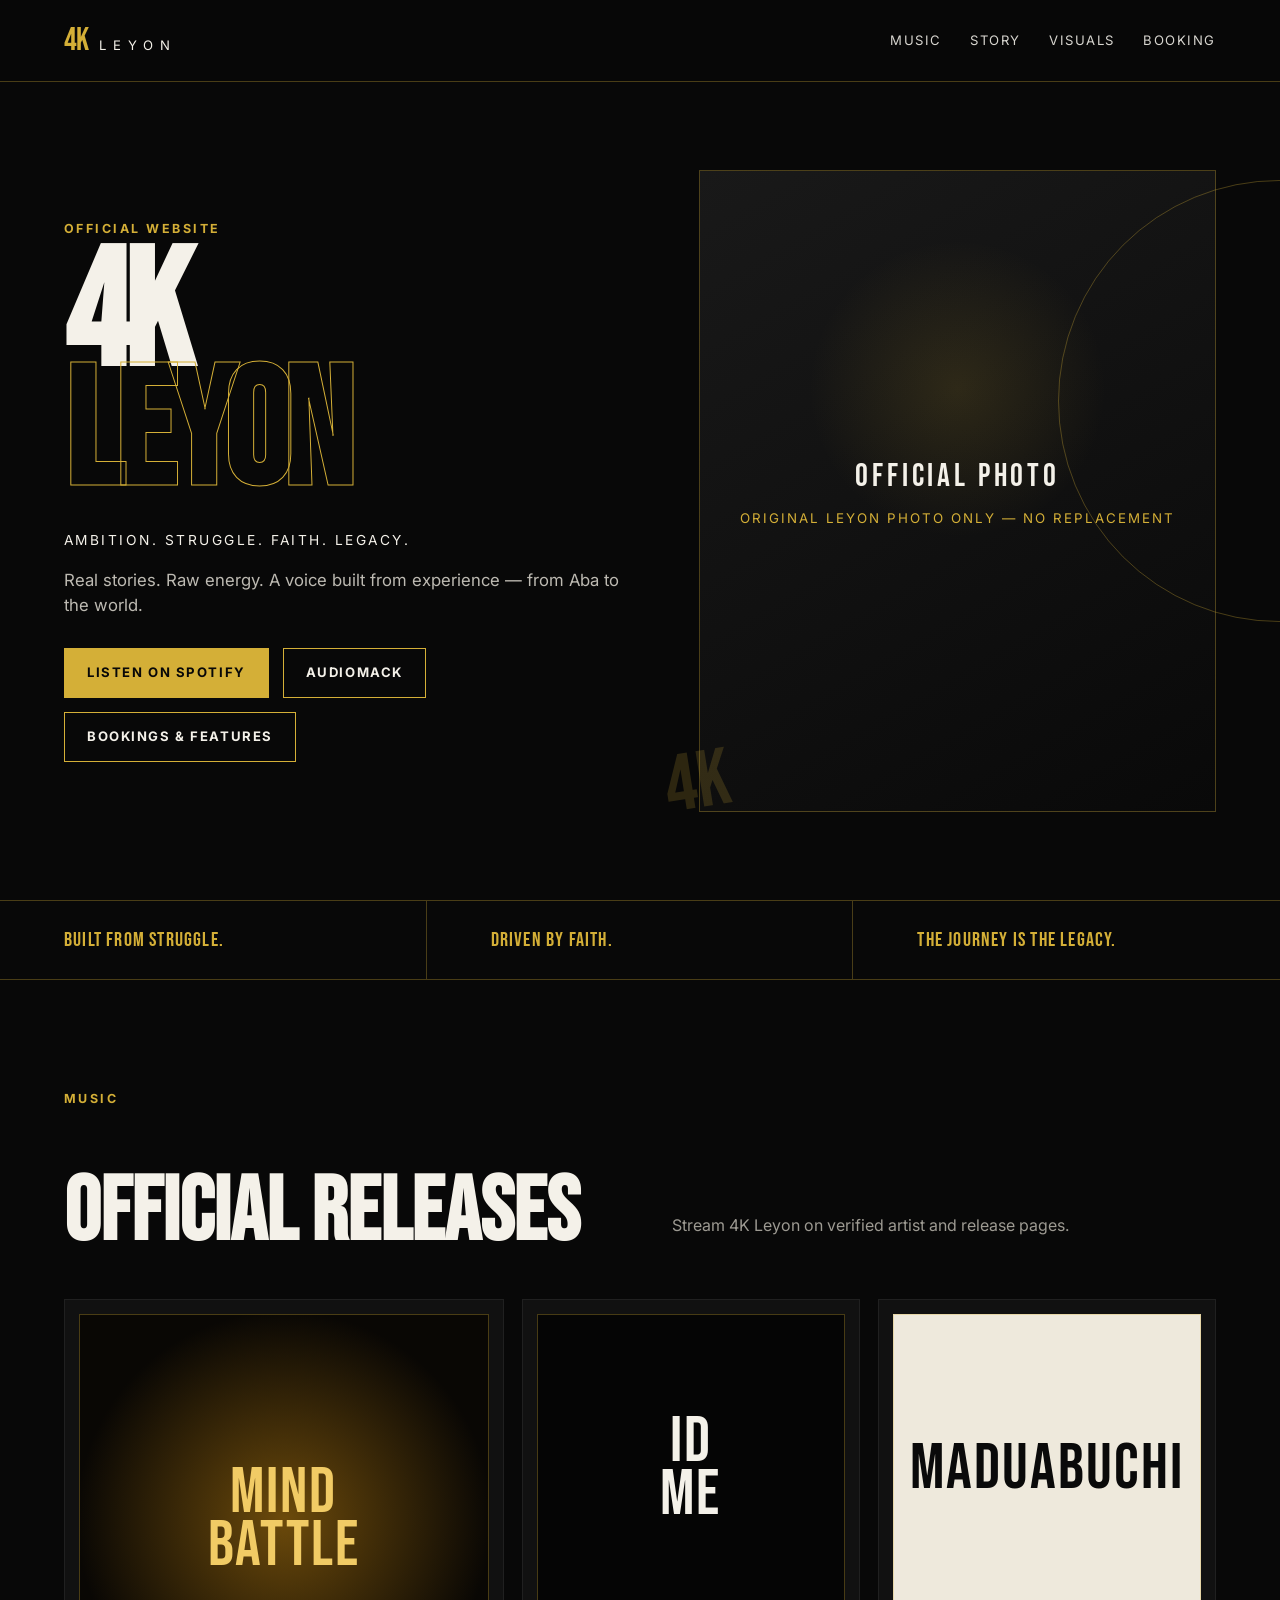
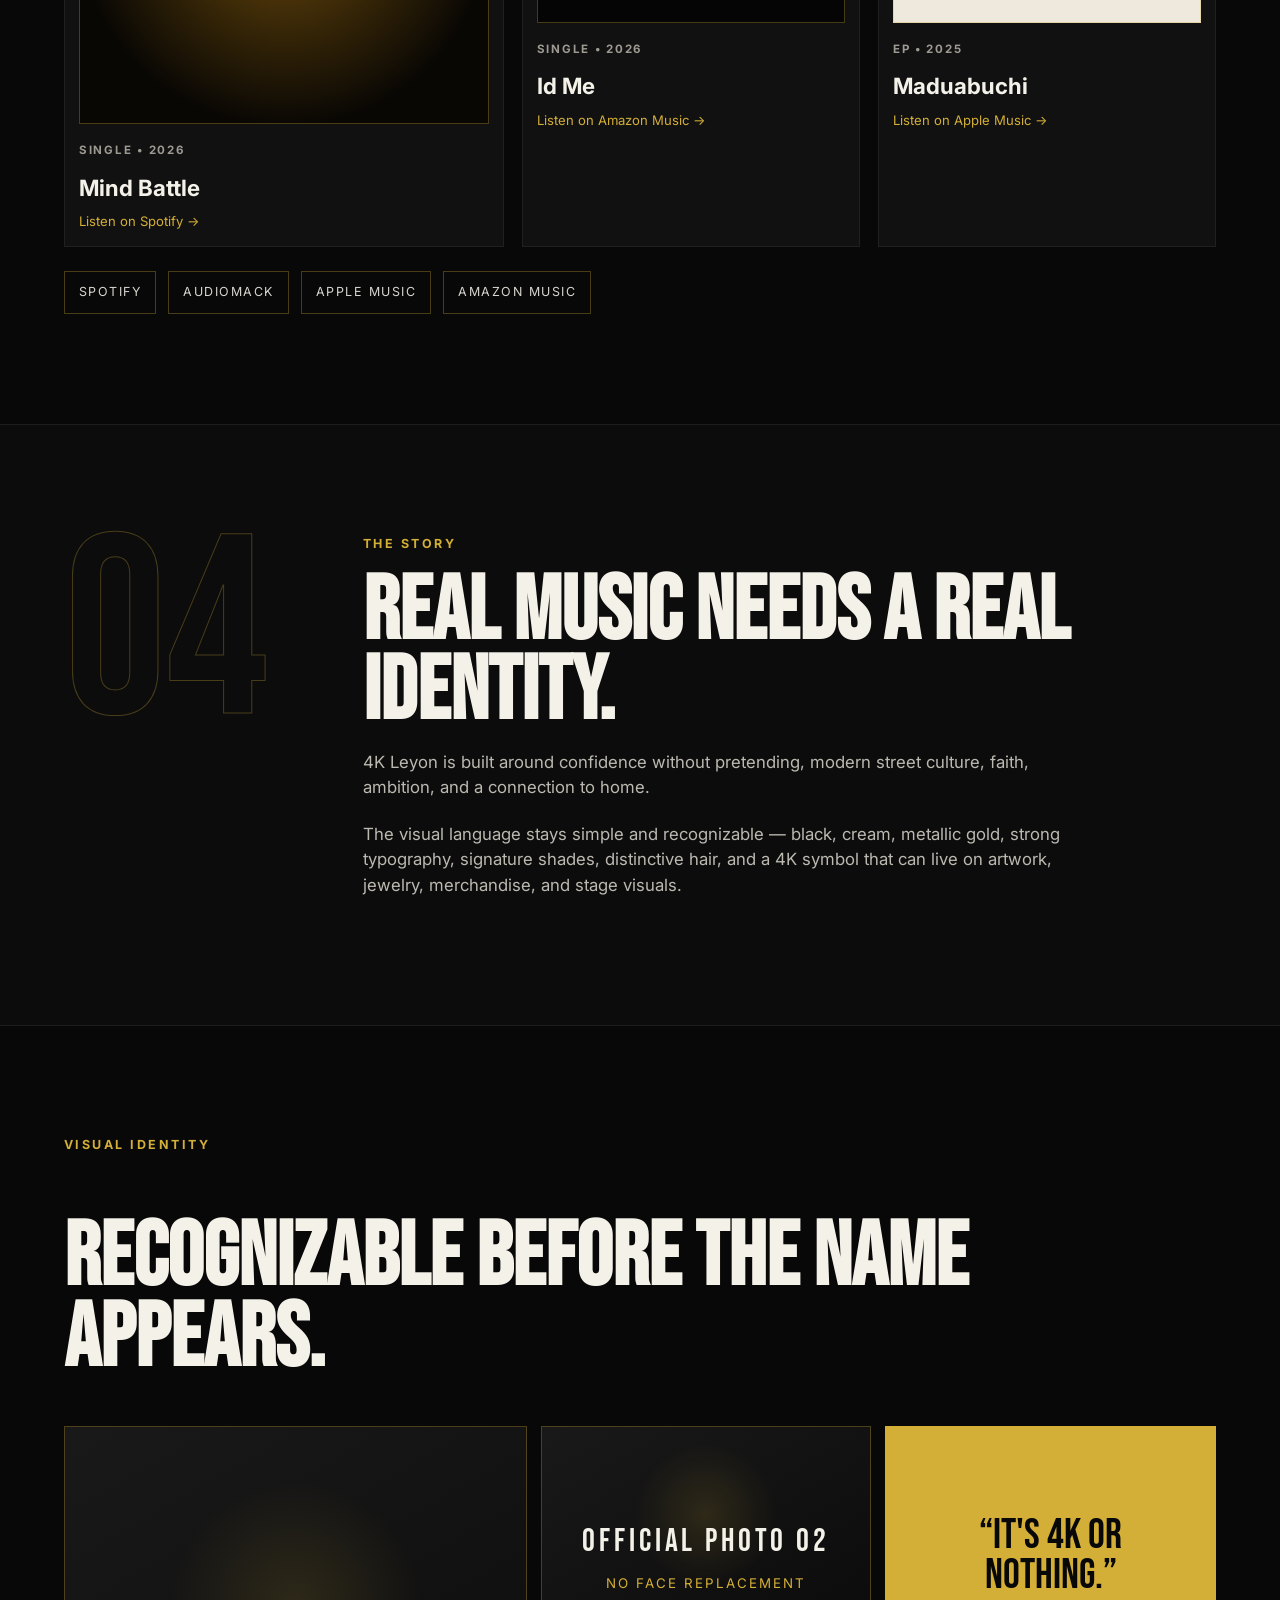
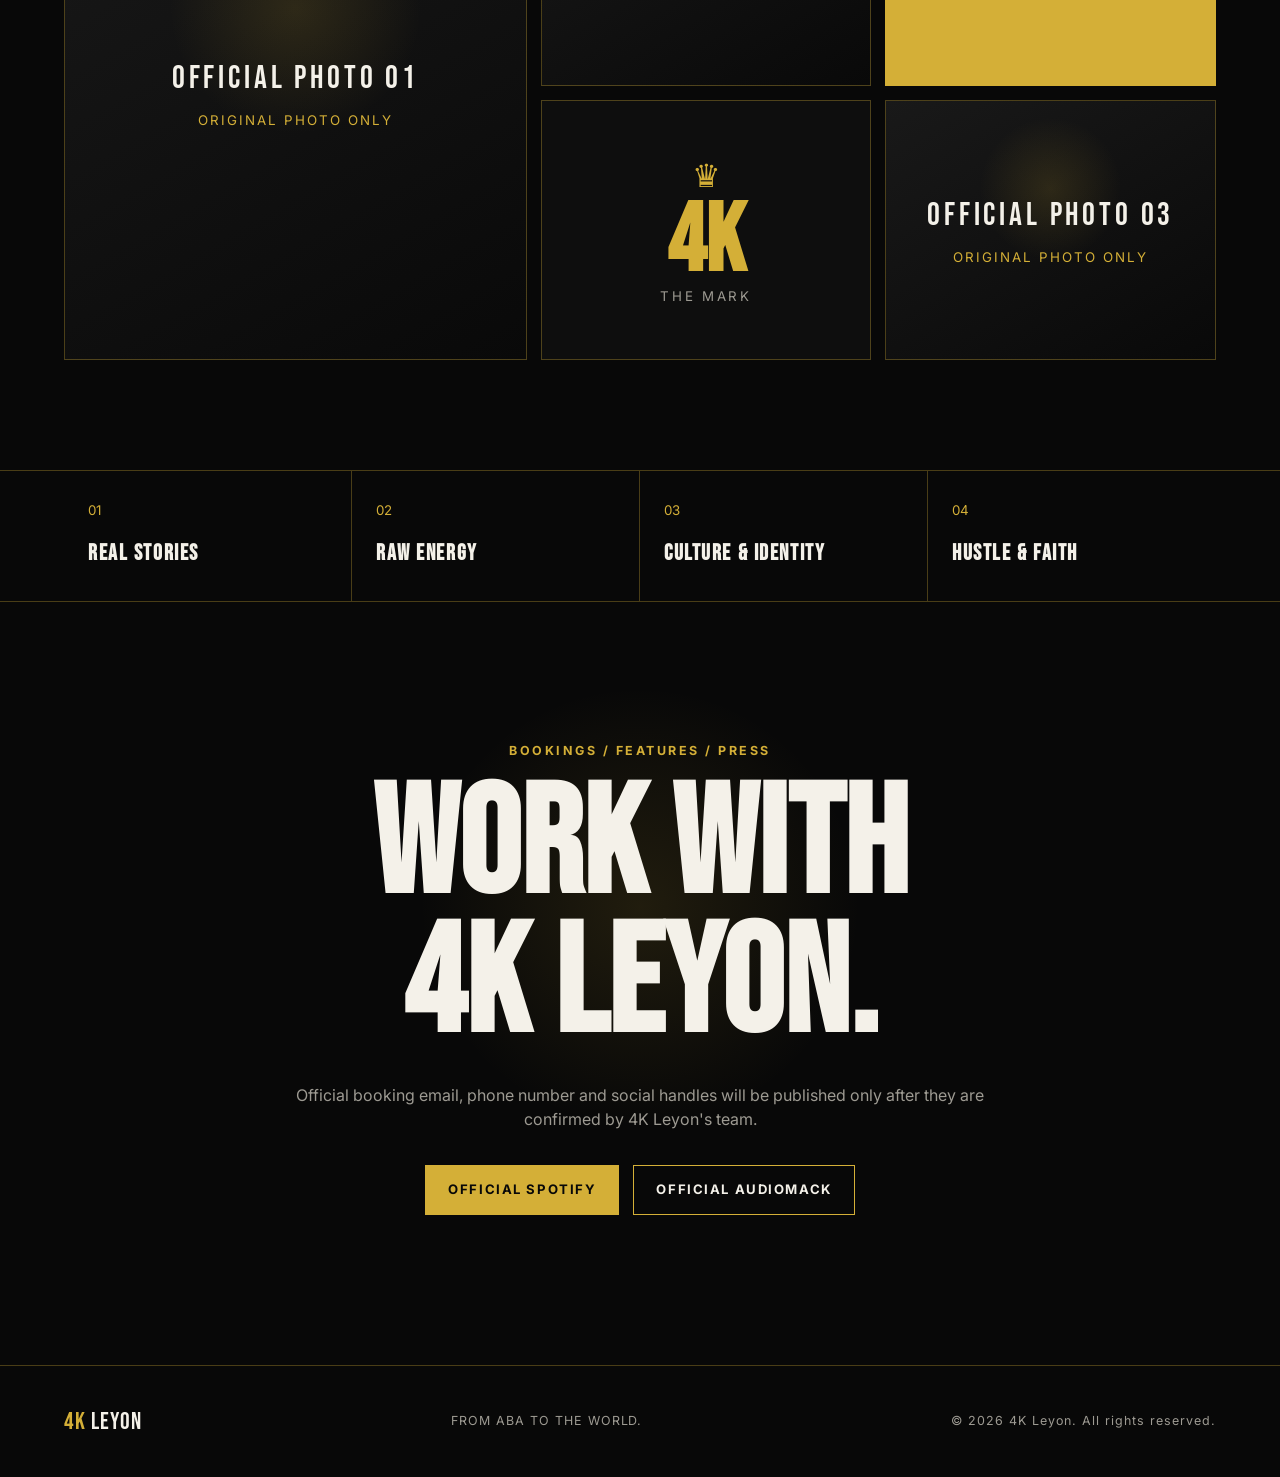
==== commit e5be7ec0: "Add official 4K Leyon Spotify links" ====
--- a/index.html
+++ b/index.html
@@ -19,7 +19,7 @@
   <link rel="preconnect" href="https://fonts.gstatic.com" crossorigin>
   <link href="https://fonts.googleapis.com/css2?family=Bebas+Neue&family=Inter:wght@400;500;600;700&display=swap" rel="stylesheet">
   <link rel="stylesheet" href="styles.css" />
-  <script type="application/ld+json">{"@context":"https://schema.org","@type":"MusicGroup","name":"4K Leyon","sameAs":["https://audiomack.com/4k-leyon","https://music.apple.com/us/album/maduabuchi-ep/1832490004","https://music.amazon.com.au/artists/B0DH4RVFHH/4k-leyon"]}</script>
+  <script type="application/ld+json">{"@context":"https://schema.org","@type":"MusicGroup","name":"4K Leyon","sameAs":["https://open.spotify.com/artist/3Mvn8nkLy3HGH8xMbrXTL3","https://audiomack.com/4k-leyon","https://music.apple.com/us/album/maduabuchi-ep/1832490004","https://music.amazon.com.au/artists/B0DH4RVFHH/4k-leyon"]}</script>
 </head>
 <body>
   <a class="skip-link" href="#main-content">Skip to content</a>
@@ -39,7 +39,8 @@
         <p class="hero-line">Ambition. Struggle. Faith. Legacy.</p>
         <p class="hero-intro">Real stories. Raw energy. A voice built from experience — from Aba to the world.</p>
         <div class="hero-actions">
-          <a class="button button-gold" href="https://audiomack.com/4k-leyon" target="_blank" rel="noopener">Listen on Audiomack</a>
+          <a class="button button-gold" href="https://open.spotify.com/artist/3Mvn8nkLy3HGH8xMbrXTL3" target="_blank" rel="noopener">Listen on Spotify</a>
+          <a class="button button-ghost" href="https://audiomack.com/4k-leyon" target="_blank" rel="noopener">Audiomack</a>
           <a class="button button-ghost" href="#contact">Bookings & features</a>
         </div>
       </div>
@@ -52,11 +53,11 @@
     <section id="music" class="section-pad section-block">
       <div class="section-heading"><p class="eyebrow">MUSIC</p><h2>Official releases</h2><p>Stream 4K Leyon on verified artist and release pages.</p></div>
       <div class="release-grid">
-        <article class="release-card featured"><div class="cover-art cover-gold"><span>MIND<br>BATTLE</span></div><div><p class="card-kicker">SINGLE • 2026</p><h3>Mind Battle</h3><a href="https://music.amazon.com/albums/B0GZR47FF1" target="_blank" rel="noopener" class="text-link">Listen on Amazon Music →</a></div></article>
+        <article class="release-card featured"><div class="cover-art cover-gold"><span>MIND<br>BATTLE</span></div><div><p class="card-kicker">SINGLE • 2026</p><h3>Mind Battle</h3><a href="https://open.spotify.com/artist/3Mvn8nkLy3HGH8xMbrXTL3" target="_blank" rel="noopener" class="text-link">Listen on Spotify →</a></div></article>
         <article class="release-card"><div class="cover-art"><span>ID<br>ME</span></div><div><p class="card-kicker">SINGLE • 2026</p><h3>Id Me</h3><a href="https://music.amazon.com/albums/B0GPF6R313" target="_blank" rel="noopener" class="text-link">Listen on Amazon Music →</a></div></article>
         <article class="release-card"><div class="cover-art cover-cream"><span>MADUABUCHI</span></div><div><p class="card-kicker">EP • 2025</p><h3>Maduabuchi</h3><a href="https://music.apple.com/us/album/maduabuchi-ep/1832490004" target="_blank" rel="noopener" class="text-link">Listen on Apple Music →</a></div></article>
       </div>
-      <div class="platform-links" aria-label="Streaming platforms"><a href="https://audiomack.com/4k-leyon" target="_blank" rel="noopener">Audiomack</a><a href="https://music.apple.com/us/album/maduabuchi-ep/1832490004" target="_blank" rel="noopener">Apple Music</a><a href="https://music.amazon.com.au/artists/B0DH4RVFHH/4k-leyon" target="_blank" rel="noopener">Amazon Music</a></div>
+      <div class="platform-links" aria-label="Streaming platforms"><a href="https://open.spotify.com/artist/3Mvn8nkLy3HGH8xMbrXTL3" target="_blank" rel="noopener">Spotify</a><a href="https://audiomack.com/4k-leyon" target="_blank" rel="noopener">Audiomack</a><a href="https://music.apple.com/us/album/maduabuchi-ep/1832490004" target="_blank" rel="noopener">Apple Music</a><a href="https://music.amazon.com.au/artists/B0DH4RVFHH/4k-leyon" target="_blank" rel="noopener">Amazon Music</a></div>
     </section>
 
     <section id="story" class="story section-pad section-block"><div class="story-number" aria-hidden="true">04</div><div class="story-copy"><p class="eyebrow">THE STORY</p><h2>Real music needs a real identity.</h2><p>4K Leyon is built around confidence without pretending, modern street culture, faith, ambition, and a connection to home.</p><p>The visual language stays simple and recognizable — black, cream, metallic gold, strong typography, signature shades, distinctive hair, and a 4K symbol that can live on artwork, jewelry, merchandise, and stage visuals.</p></div></section>
@@ -74,7 +75,7 @@
 
     <section class="identity-strip section-pad"><div><small>01</small><strong>REAL STORIES</strong></div><div><small>02</small><strong>RAW ENERGY</strong></div><div><small>03</small><strong>CULTURE & IDENTITY</strong></div><div><small>04</small><strong>HUSTLE & FAITH</strong></div></section>
 
-    <section id="contact" class="contact section-pad section-block"><p class="eyebrow">BOOKINGS / FEATURES / PRESS</p><h2>Work with<br>4K Leyon.</h2><p class="contact-note">Official booking email, phone number and social handles will be published only after they are confirmed by 4K Leyon's team.</p><a class="button button-gold" href="https://audiomack.com/4k-leyon" target="_blank" rel="noopener">Official Audiomack</a></section>
+    <section id="contact" class="contact section-pad section-block"><p class="eyebrow">BOOKINGS / FEATURES / PRESS</p><h2>Work with<br>4K Leyon.</h2><p class="contact-note">Official booking email, phone number and social handles will be published only after they are confirmed by 4K Leyon's team.</p><div class="hero-actions" style="justify-content:center"><a class="button button-gold" href="https://open.spotify.com/artist/3Mvn8nkLy3HGH8xMbrXTL3" target="_blank" rel="noopener">Official Spotify</a><a class="button button-ghost" href="https://audiomack.com/4k-leyon" target="_blank" rel="noopener">Official Audiomack</a></div></section>
   </main>
 
   <footer class="site-footer"><div class="footer-brand"><span>4K</span> LEYON</div><p>FROM ABA TO THE WORLD.</p><p>© <span id="year"></span> 4K Leyon. All rights reserved.</p></footer>
--- a/styles.css
+++ b/styles.css
@@ -1,117 +1,16 @@
 :root {
-  --bg: #080808;
-  --panel: #111111;
-  --ink: #f4f1e9;
-  --muted: #9d9a92;
-  --gold: #d4af37;
-  --gold-soft: #b98925;
-  --cream: #eee9dc;
-  --red: #800000;
-  --line: rgba(212,175,55,.32);
+  --bg:#080808; --panel:#111111; --ink:#f4f1e9; --muted:#9d9a92; --gold:#d4af37; --gold-soft:#b98925; --cream:#eee9dc; --red:#800000; --line:rgba(212,175,55,.32);
 }
-* { box-sizing: border-box; }
-html { scroll-behavior: smooth; }
-body { margin:0; background:var(--bg); color:var(--ink); font-family:Inter,Arial,sans-serif; line-height:1.5; }
-body::before { content:""; position:fixed; inset:0; pointer-events:none; opacity:.08; background-image:radial-gradient(rgba(255,255,255,.5) .5px,transparent .5px); background-size:4px 4px; z-index:20; }
-a { color:inherit; text-decoration:none; }
-button,a { -webkit-tap-highlight-color:transparent; }
-.site-header { height:82px; display:flex; align-items:center; justify-content:space-between; gap:30px; padding:0 5vw; border-bottom:1px solid var(--line); position:sticky; top:0; z-index:10; background:rgba(8,8,8,.9); backdrop-filter:blur(14px); }
-.brand { display:inline-flex; align-items:baseline; gap:12px; }
-.brand-mark,h1,h2,.footer-brand,.cover-art span { font-family:"Bebas Neue",Impact,sans-serif; }
-.brand-mark { font-size:2rem; color:var(--gold); letter-spacing:-.04em; }
-.brand-name { font-size:.82rem; letter-spacing:.5em; }
-.site-nav { display:flex; gap:28px; font-size:.82rem; text-transform:uppercase; letter-spacing:.12em; }
-.site-nav a { color:#d7d5cf; transition:color .2s ease; }
-.site-nav a:hover { color:var(--gold); }
-.menu-button { display:none; background:transparent; color:var(--ink); border:1px solid var(--line); padding:9px 12px; }
-.section-pad { padding-left:5vw; padding-right:5vw; }
-.hero { min-height:calc(100vh - 82px); display:grid; grid-template-columns:1.05fr .95fr; align-items:center; gap:5vw; position:relative; overflow:hidden; padding-top:64px; padding-bottom:64px; }
-.hero::after { content:""; position:absolute; width:440px; height:440px; border:1px solid var(--line); border-radius:50%; right:-220px; top:12%; }
-.eyebrow { color:var(--gold); font-size:.78rem; letter-spacing:.2em; font-weight:700; margin:0 0 18px; }
-h1 { font-size:clamp(6rem,13vw,12rem); line-height:.72; letter-spacing:-.04em; margin:0; }
-h1 span { color:transparent; -webkit-text-stroke:1px var(--gold); }
-.hero-line { margin:34px 0 10px; text-transform:uppercase; letter-spacing:.18em; font-size:.86rem; }
-.hero-intro { max-width:580px; color:#bdbab2; font-size:1.05rem; }
-.hero-actions { display:flex; flex-wrap:wrap; gap:14px; margin-top:30px; }
-.button { display:inline-flex; align-items:center; justify-content:center; min-height:50px; padding:0 22px; font-weight:700; font-size:.82rem; text-transform:uppercase; letter-spacing:.12em; border:1px solid var(--gold); transition:.2s ease; }
-.button-gold { background:var(--gold); color:#080808; }
-.button-ghost { background:transparent; color:var(--ink); }
-.button:hover { transform:translateY(-1px); }
-.hero-photo { min-height:640px; }
-.photo-frame { border:1px solid var(--line); background:linear-gradient(145deg,#121212,#0a0a0a); overflow:hidden; position:relative; }
-.photo-placeholder { width:100%; height:100%; min-height:inherit; display:grid; place-content:center; text-align:center; padding:24px; background:radial-gradient(circle at 50% 34%,rgba(212,175,55,.14),transparent 30%),linear-gradient(150deg,#191919,#090909); }
-.photo-placeholder span { font-family:"Bebas Neue"; font-size:2rem; letter-spacing:.12em; }
-.photo-placeholder small { color:var(--gold); text-transform:uppercase; letter-spacing:.15em; margin-top:8px; }
-.hero-stamp { position:absolute; right:43%; bottom:7%; font-family:"Bebas Neue"; color:var(--gold); font-size:5rem; transform:rotate(-9deg); opacity:.18; }
-.manifesto { border-top:1px solid var(--line); border-bottom:1px solid var(--line); display:grid; grid-template-columns:repeat(3,1fr); }
-.manifesto p { margin:0; padding:24px 5vw; font-family:"Bebas Neue"; color:var(--gold); letter-spacing:.06em; font-size:1.25rem; border-right:1px solid var(--line); }
-.manifesto p:last-child { border-right:0; }
-.section-block { padding-top:110px; padding-bottom:110px; }
-.section-heading { display:grid; grid-template-columns:1fr 1fr; gap:5vw; align-items:end; margin-bottom:46px; }
-.section-heading .eyebrow { grid-column:1/-1; margin-bottom:0; }
-h2 { font-size:clamp(3.5rem,7vw,7rem); line-height:.9; margin:0; text-transform:uppercase; }
-.section-heading>p:last-child { color:var(--muted); max-width:520px; }
-.release-grid { display:grid; grid-template-columns:1.3fr 1fr 1fr; gap:18px; }
-.release-card { background:var(--panel); border:1px solid #202020; padding:14px; }
-.cover-art { aspect-ratio:1; background:#050505; display:grid; place-items:center; border:1px solid var(--line); margin-bottom:18px; }
-.cover-art span { text-align:center; font-size:clamp(2.5rem,5vw,5rem); line-height:.83; letter-spacing:.03em; }
-.cover-gold { background:radial-gradient(circle,#6c4a0b,#090704 72%); color:#f1cb65; }
-.cover-cream { background:var(--cream); color:#0a0a0a; }
-.card-kicker { font-size:.72rem; color:var(--gold); letter-spacing:.15em; font-weight:700; }
-.release-card h3 { font-size:1.4rem; margin:4px 0; }
-.release-card p { color:var(--muted); }
-.text-link { color:var(--gold); font-size:.82rem; }
-.platform-links { display:flex; flex-wrap:wrap; gap:12px; margin-top:24px; }
-.platform-links a { border:1px solid var(--line); padding:11px 14px; font-size:.78rem; text-transform:uppercase; letter-spacing:.12em; color:#d7d5cf; }
-.platform-links a:hover { color:var(--gold); border-color:var(--gold); }
-.story { display:grid; grid-template-columns:.45fr 1.55fr; gap:4vw; background:#0c0c0c; border-top:1px solid #1d1d1d; border-bottom:1px solid #1d1d1d; }
-.story-number { font-family:"Bebas Neue"; font-size:clamp(10rem,20vw,22rem); color:transparent; -webkit-text-stroke:1px rgba(212,175,55,.3); line-height:.8; }
-.story-copy { max-width:900px; }
-.story-copy p:not(.eyebrow) { color:#bcb9b1; font-size:1.05rem; max-width:740px; }
-.story-copy p+p { margin-top:22px; }
-.compact { grid-template-columns:1fr; }
-.compact h2 { max-width:980px; }
-.visual-grid { display:grid; grid-template-columns:1.4fr 1fr 1fr; grid-auto-rows:260px; gap:14px; }
-.visual-card { min-height:0; border:1px solid var(--line); }
-.visual-card.large { grid-row:span 2; }
-.quote-card { display:grid; place-items:center; background:var(--gold); color:#080808; padding:28px; font-family:"Bebas Neue"; font-size:2.6rem; line-height:.95; text-align:center; }
-.mark-card { display:flex; flex-direction:column; align-items:center; justify-content:center; background:#0e0e0e; }
-.mark-card strong { font-family:"Bebas Neue"; font-size:6rem; color:var(--gold); line-height:.9; }
-.mark-card small { letter-spacing:.2em; color:var(--muted); }
-.mini-crown { color:var(--gold); font-size:2rem; }
-.identity-strip { display:grid; grid-template-columns:repeat(4,1fr); border-top:1px solid var(--line); border-bottom:1px solid var(--line); padding-top:0; padding-bottom:0; }
-.identity-strip div { min-height:130px; padding:30px 24px; border-right:1px solid var(--line); display:flex; flex-direction:column; justify-content:space-between; }
-.identity-strip div:last-child { border-right:0; }
-.identity-strip small { color:var(--gold); }
-.identity-strip strong { font-family:"Bebas Neue"; font-size:1.4rem; letter-spacing:.07em; }
-.contact { text-align:center; padding-top:140px; padding-bottom:150px; background:radial-gradient(circle at 50% 40%,rgba(212,175,55,.12),transparent 28%); }
-.contact h2 { font-size:clamp(5rem,12vw,11rem); }
-.contact-note { color:var(--muted); max-width:700px; margin:28px auto 34px; }
-.site-footer { padding:34px 5vw; border-top:1px solid var(--line); display:flex; align-items:center; justify-content:space-between; gap:20px; color:var(--muted); font-size:.78rem; letter-spacing:.08em; }
-.footer-brand { font-size:1.5rem; color:var(--ink); }
-.footer-brand span { color:var(--gold); }
-@media (max-width:900px) {
-  .site-nav { display:none; position:absolute; top:82px; left:0; right:0; padding:22px 5vw; background:#090909; border-bottom:1px solid var(--line); flex-direction:column; }
-  .site-nav.open { display:flex; }
-  .menu-button { display:inline-flex; }
-  .hero { grid-template-columns:1fr; padding-top:50px; }
-  .hero-photo { min-height:520px; }
-  .hero-stamp { right:4%; bottom:3%; }
-  .manifesto { grid-template-columns:1fr; }
-  .manifesto p { border-right:0; border-bottom:1px solid var(--line); }
-  .section-heading,.release-grid,.story { grid-template-columns:1fr; }
-  .story-number { font-size:9rem; }
-  .visual-grid { grid-template-columns:1fr 1fr; }
-  .identity-strip { grid-template-columns:1fr 1fr; }
-  .site-footer { flex-direction:column; text-align:center; }
-}
-@media (max-width:560px) {
-  .section-pad,.site-header { padding-left:22px; padding-right:22px; }
-  h1 { font-size:6.5rem; }
-  .hero-photo { min-height:430px; }
-  .visual-grid { grid-template-columns:1fr; grid-auto-rows:300px; }
-  .visual-card.large { grid-row:auto; }
-  .identity-strip { grid-template-columns:1fr; }
-  .identity-strip div { border-right:0; border-bottom:1px solid var(--line); }
-  .contact h2 { font-size:5rem; }
-}
+*{box-sizing:border-box} html{scroll-behavior:smooth} body{margin:0;background:var(--bg);color:var(--ink);font-family:Inter,Arial,sans-serif;line-height:1.5}
+body::before{content:"";position:fixed;inset:0;pointer-events:none;opacity:.08;background-image:radial-gradient(rgba(255,255,255,.5) .5px,transparent .5px);background-size:4px 4px;z-index:20}
+a{color:inherit;text-decoration:none} button,a{-webkit-tap-highlight-color:transparent}
+:focus-visible{outline:3px solid var(--gold);outline-offset:4px}.skip-link{position:fixed;left:14px;top:14px;transform:translateY(-140%);background:var(--gold);color:#080808;padding:10px 14px;font-weight:800;z-index:100}.skip-link:focus{transform:none}
+.site-header{height:82px;display:flex;align-items:center;justify-content:space-between;gap:30px;padding:0 5vw;border-bottom:1px solid var(--line);position:sticky;top:0;z-index:10;background:rgba(8,8,8,.9);backdrop-filter:blur(14px)}
+.brand{display:inline-flex;align-items:baseline;gap:12px}.brand-mark,h1,h2,.footer-brand,.cover-art span{font-family:"Bebas Neue",Impact,sans-serif}.brand-mark{font-size:2rem;color:var(--gold);letter-spacing:-.04em}.brand-name{font-size:.82rem;letter-spacing:.5em}.site-nav{display:flex;gap:28px;font-size:.82rem;text-transform:uppercase;letter-spacing:.12em}.site-nav a{color:#d7d5cf;transition:color .2s ease}.site-nav a:hover{color:var(--gold)}.menu-button{display:none;background:transparent;color:var(--ink);border:1px solid var(--line);padding:9px 12px}.section-pad{padding-left:5vw;padding-right:5vw}
+.hero{min-height:calc(100vh - 82px);display:grid;grid-template-columns:1.05fr .95fr;align-items:center;gap:5vw;position:relative;overflow:hidden;padding-top:64px;padding-bottom:64px}.hero::after{content:"";position:absolute;width:440px;height:440px;border:1px solid var(--line);border-radius:50%;right:-220px;top:12%}.eyebrow{color:var(--gold);font-size:.78rem;letter-spacing:.2em;font-weight:700;margin:0 0 18px}h1{font-size:clamp(6rem,13vw,12rem);line-height:.72;letter-spacing:-.04em;margin:0}h1 span{color:transparent;-webkit-text-stroke:1px var(--gold)}.hero-line{margin:34px 0 10px;text-transform:uppercase;letter-spacing:.18em;font-size:.86rem}.hero-intro{max-width:580px;color:#bdbab2;font-size:1.05rem}.hero-actions{display:flex;flex-wrap:wrap;gap:14px;margin-top:30px}.button{display:inline-flex;align-items:center;justify-content:center;min-height:50px;padding:0 22px;font-weight:700;font-size:.82rem;text-transform:uppercase;letter-spacing:.12em;border:1px solid var(--gold);transition:transform .2s ease,background-color .2s ease,color .2s ease}.button-gold{background:var(--gold);color:#080808}.button-ghost{background:transparent;color:var(--ink)}.button:hover{transform:translateY(-2px)}.hero-photo{min-height:640px}.photo-frame{border:1px solid var(--line);background:linear-gradient(145deg,#121212,#0a0a0a);overflow:hidden;position:relative}.photo-placeholder{width:100%;height:100%;min-height:inherit;display:grid;place-content:center;text-align:center;padding:24px;background:radial-gradient(circle at 50% 34%,rgba(212,175,55,.14),transparent 30%),linear-gradient(150deg,#191919,#090909)}.photo-placeholder span{font-family:"Bebas Neue";font-size:2rem;letter-spacing:.12em}.photo-placeholder small{color:var(--gold);text-transform:uppercase;letter-spacing:.15em;margin-top:8px}.hero-stamp{position:absolute;right:43%;bottom:7%;font-family:"Bebas Neue";color:var(--gold);font-size:5rem;transform:rotate(-9deg);opacity:.18}
+.manifesto{border-top:1px solid var(--line);border-bottom:1px solid var(--line);display:grid;grid-template-columns:repeat(3,1fr)}.manifesto p{margin:0;padding:24px 5vw;font-family:"Bebas Neue";color:var(--gold);letter-spacing:.06em;font-size:1.25rem;border-right:1px solid var(--line)}.manifesto p:last-child{border-right:0}.section-block{padding-top:110px;padding-bottom:110px}.section-heading{display:grid;grid-template-columns:1fr 1fr;gap:5vw;align-items:end;margin-bottom:46px}.section-heading .eyebrow{grid-column:1/-1;margin-bottom:0}h2{font-size:clamp(3.5rem,7vw,7rem);line-height:.9;margin:0;text-transform:uppercase}.section-heading>p:last-child{color:var(--muted);max-width:520px}
+.release-grid{display:grid;grid-template-columns:1.3fr 1fr 1fr;gap:18px}.release-card{background:var(--panel);border:1px solid #202020;padding:14px;transition:border-color .2s ease,transform .2s ease}.release-card:hover{border-color:var(--line);transform:translateY(-3px)}.cover-art{aspect-ratio:1;background:#050505;display:grid;place-items:center;border:1px solid var(--line);margin-bottom:18px}.cover-art span{text-align:center;font-size:clamp(2.5rem,5vw,5rem);line-height:.83;letter-spacing:.03em}.cover-gold{background:radial-gradient(circle,#6c4a0b,#090704 72%);color:#f1cb65}.cover-cream{background:var(--cream);color:#0a0a0a}.card-kicker{font-size:.72rem;color:var(--gold);letter-spacing:.15em;font-weight:700}.release-card h3{font-size:1.4rem;margin:4px 0}.release-card p{color:var(--muted)}.text-link{color:var(--gold);font-size:.82rem}.platform-links{display:flex;flex-wrap:wrap;gap:12px;margin-top:24px}.platform-links a{border:1px solid var(--line);padding:11px 14px;font-size:.78rem;text-transform:uppercase;letter-spacing:.12em;color:#d7d5cf}.platform-links a:hover{color:var(--gold);border-color:var(--gold)}
+.story{display:grid;grid-template-columns:.45fr 1.55fr;gap:4vw;background:#0c0c0c;border-top:1px solid #1d1d1d;border-bottom:1px solid #1d1d1d}.story-number{font-family:"Bebas Neue";font-size:clamp(10rem,20vw,22rem);color:transparent;-webkit-text-stroke:1px rgba(212,175,55,.3);line-height:.8}.story-copy{max-width:900px}.story-copy p:not(.eyebrow){color:#bcb9b1;font-size:1.05rem;max-width:740px}.story-copy p+p{margin-top:22px}.compact{grid-template-columns:1fr}.compact h2{max-width:980px}.visual-grid{display:grid;grid-template-columns:1.4fr 1fr 1fr;grid-auto-rows:260px;gap:14px}.visual-card{min-height:0;border:1px solid var(--line)}.visual-card.large{grid-row:span 2}.quote-card{display:grid;place-items:center;background:var(--gold);color:#080808;padding:28px;font-family:"Bebas Neue";font-size:2.6rem;line-height:.95;text-align:center}.mark-card{display:flex;flex-direction:column;align-items:center;justify-content:center;background:#0e0e0e}.mark-card strong{font-family:"Bebas Neue";font-size:6rem;color:var(--gold);line-height:.9}.mark-card small{letter-spacing:.2em;color:var(--muted)}.mini-crown{color:var(--gold);font-size:2rem}.identity-strip{display:grid;grid-template-columns:repeat(4,1fr);border-top:1px solid var(--line);border-bottom:1px solid var(--line);padding-top:0;padding-bottom:0}.identity-strip div{min-height:130px;padding:30px 24px;border-right:1px solid var(--line);display:flex;flex-direction:column;justify-content:space-between}.identity-strip div:last-child{border-right:0}.identity-strip small{color:var(--gold)}.identity-strip strong{font-family:"Bebas Neue";font-size:1.4rem;letter-spacing:.07em}.contact{text-align:center;padding-top:140px;padding-bottom:150px;background:radial-gradient(circle at 50% 40%,rgba(212,175,55,.12),transparent 28%)}.contact h2{font-size:clamp(5rem,12vw,11rem)}.contact-note{color:var(--muted);max-width:700px;margin:28px auto 34px}.site-footer{padding:34px 5vw;border-top:1px solid var(--line);display:flex;align-items:center;justify-content:space-between;gap:20px;color:var(--muted);font-size:.78rem;letter-spacing:.08em}.footer-brand{font-size:1.5rem;color:var(--ink)}.footer-brand span{color:var(--gold)}
+@media(max-width:900px){.site-nav{display:none;position:absolute;top:82px;left:0;right:0;padding:22px 5vw;background:#090909;border-bottom:1px solid var(--line);flex-direction:column}.site-nav.open{display:flex}.menu-button{display:inline-flex}.hero{grid-template-columns:1fr;padding-top:50px}.hero-photo{min-height:520px}.hero-stamp{right:4%;bottom:3%}.manifesto{grid-template-columns:1fr}.manifesto p{border-right:0;border-bottom:1px solid var(--line)}.section-heading,.release-grid,.story{grid-template-columns:1fr}.story-number{font-size:9rem}.visual-grid{grid-template-columns:1fr 1fr}.identity-strip{grid-template-columns:1fr 1fr}.site-footer{flex-direction:column;text-align:center}}
+@media(max-width:560px){.section-pad,.site-header{padding-left:22px;padding-right:22px}h1{font-size:6.5rem}.hero-photo{min-height:430px}.visual-grid{grid-template-columns:1fr;grid-auto-rows:300px}.visual-card.large{grid-row:auto}.identity-strip{grid-template-columns:1fr}.identity-strip div{border-right:0;border-bottom:1px solid var(--line)}.contact h2{font-size:5rem}}
+@media(prefers-reduced-motion:reduce){html{scroll-behavior:auto}*,*::before,*::after{transition:none!important;animation:none!important}}
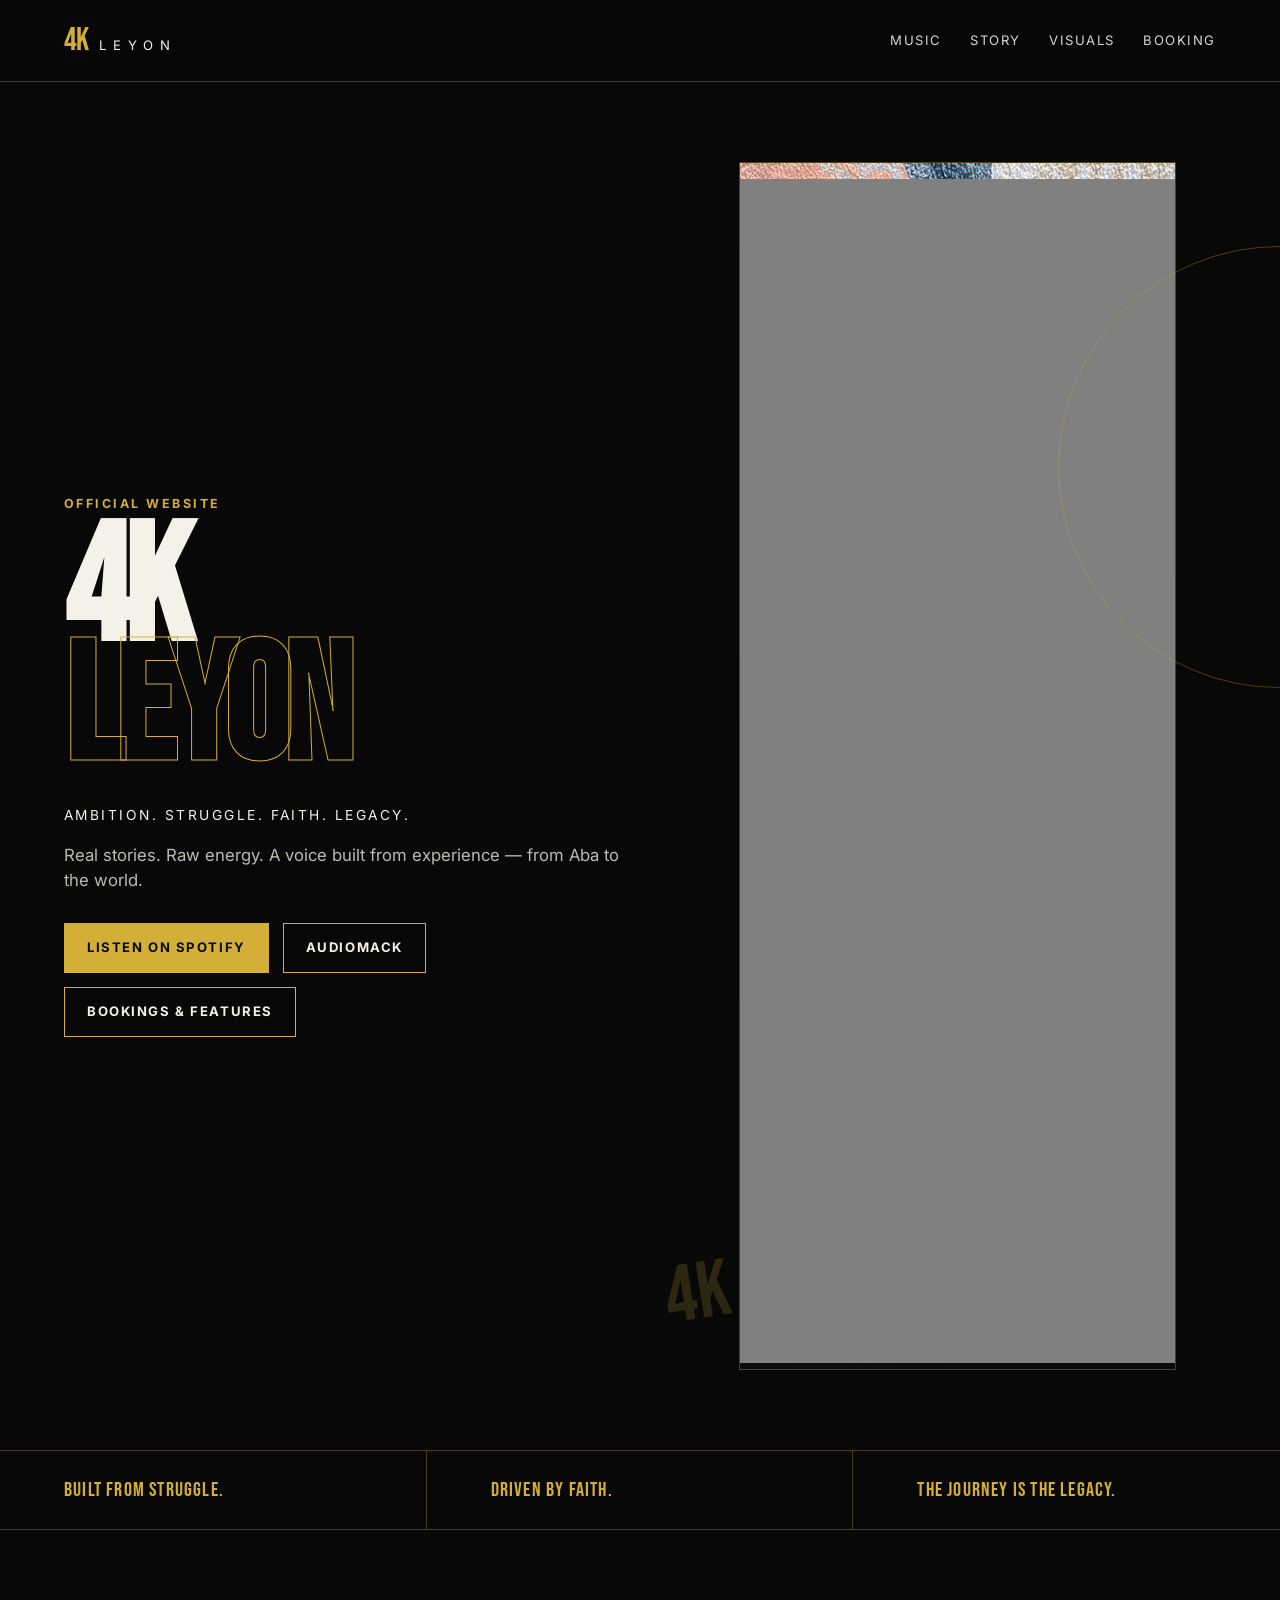
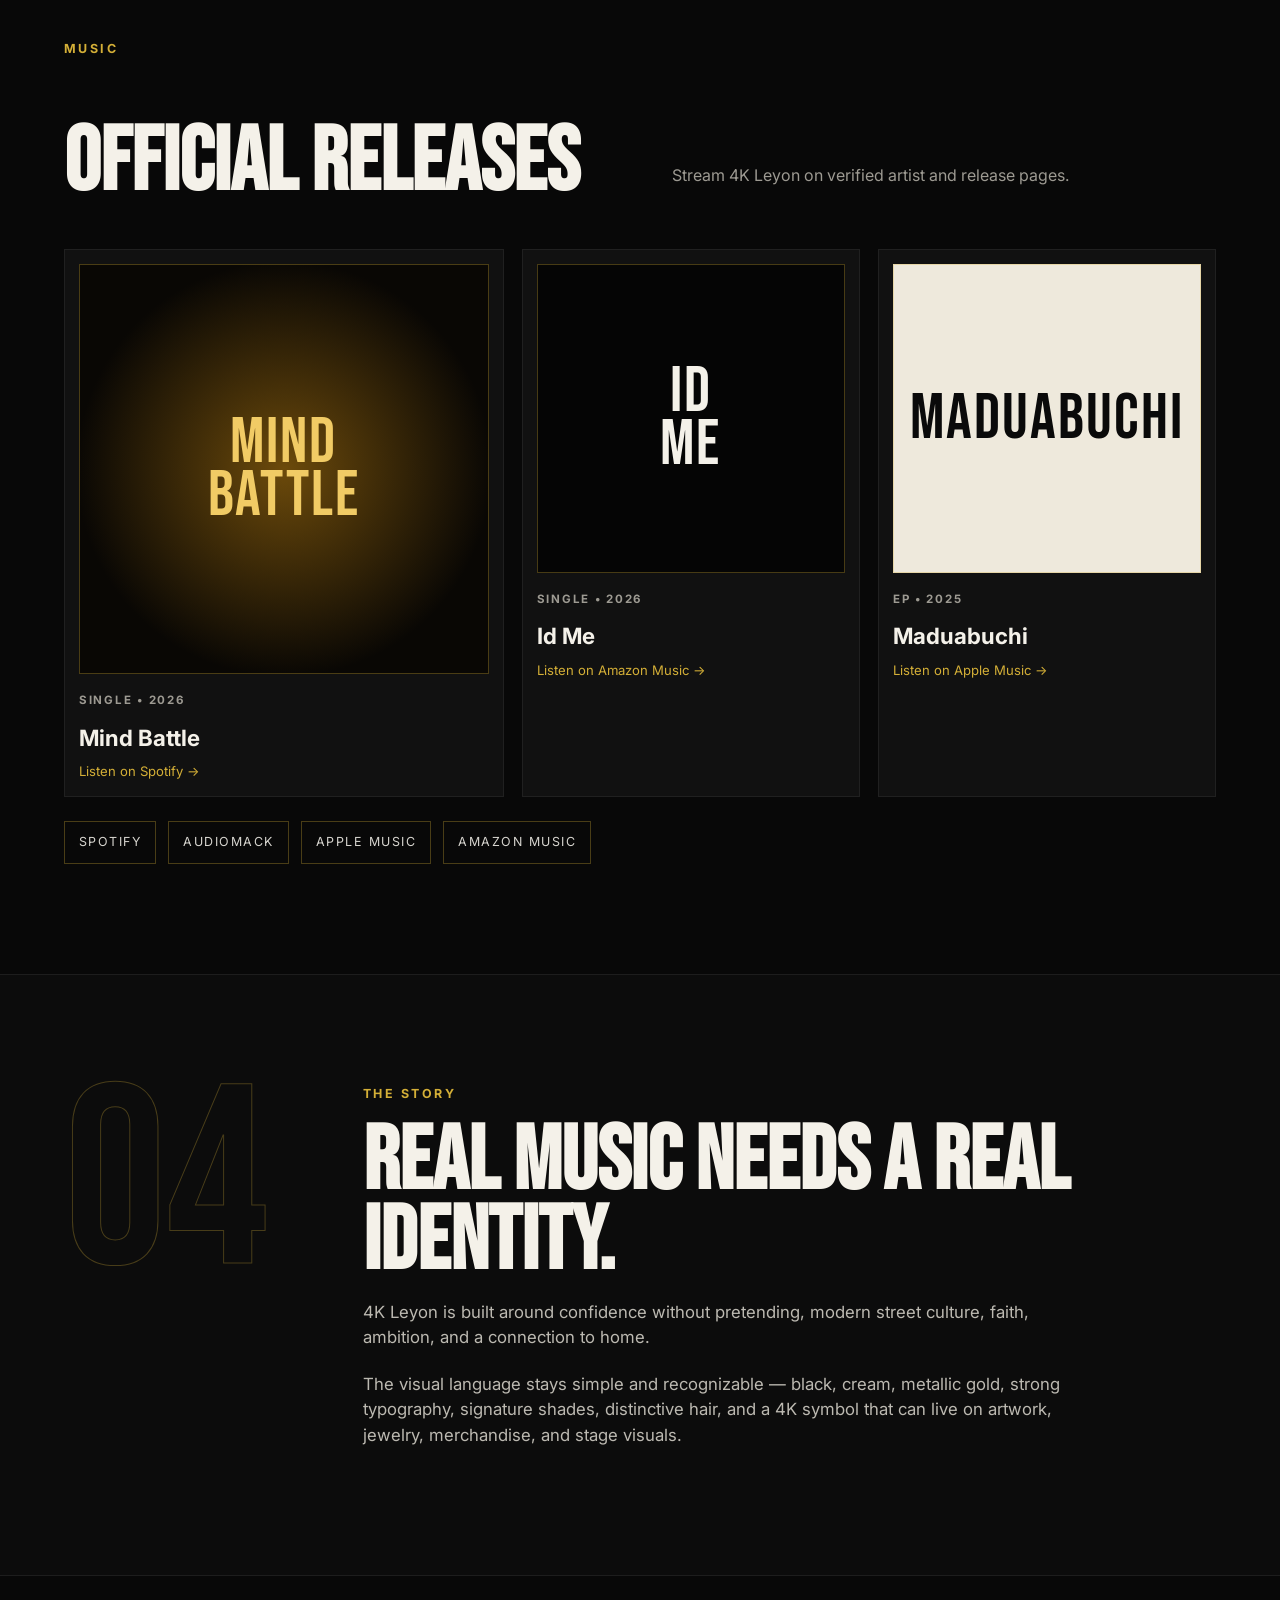
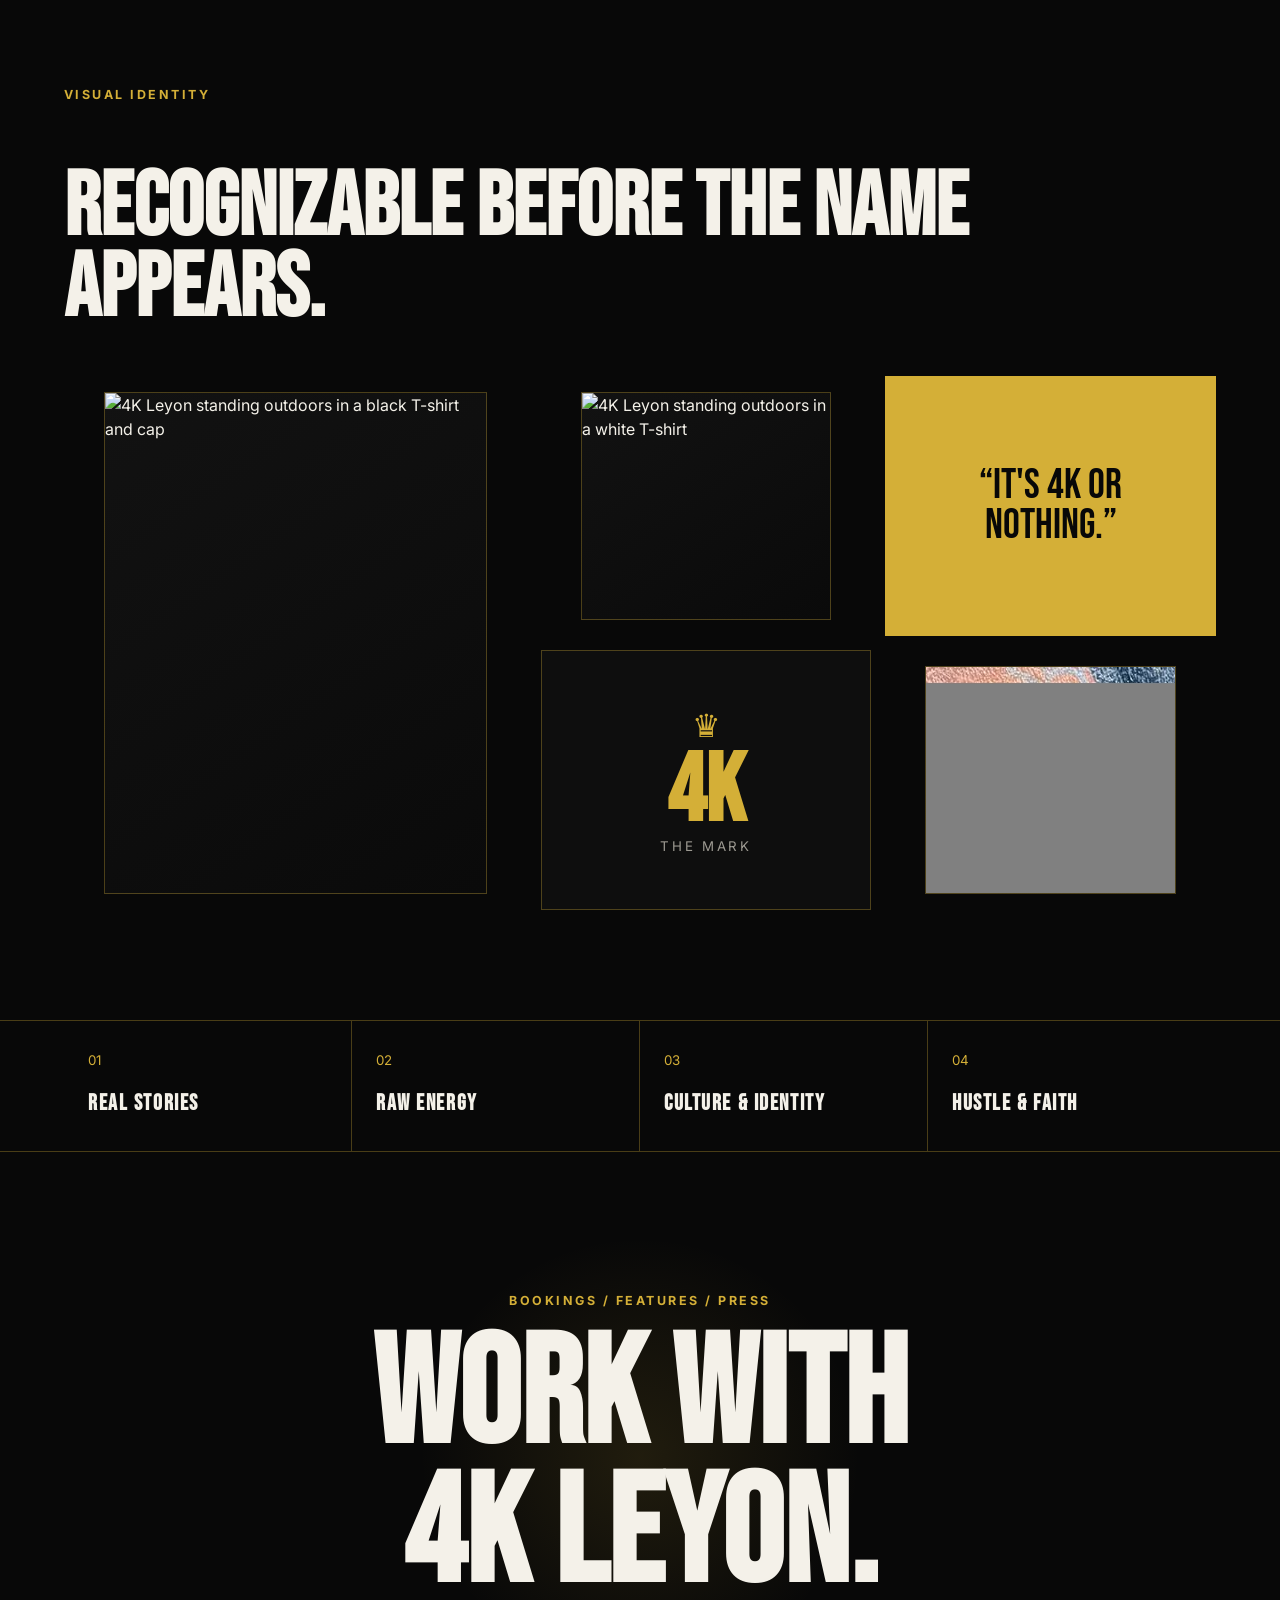
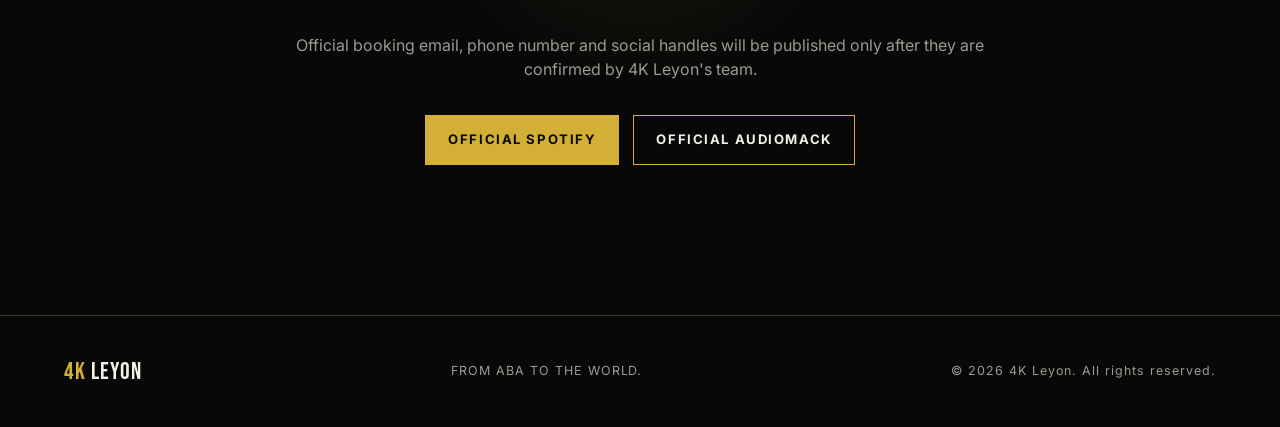
==== commit 6cc179f0: "Use approved original photos across the site" ====
--- a/index.html
+++ b/index.html
@@ -9,9 +9,11 @@
   <meta property="og:type" content="website" />
   <meta property="og:title" content="4K Leyon — Official Website" />
   <meta property="og:description" content="Ambition. Struggle. Faith. Legacy. From Aba to the world." />
-  <meta name="twitter:card" content="summary" />
+  <meta property="og:image" content="https://www.4kleyon.com/assets/4k-leyon-1.jpg" />
+  <meta name="twitter:card" content="summary_large_image" />
   <meta name="twitter:title" content="4K Leyon — Official Website" />
   <meta name="twitter:description" content="Ambition. Struggle. Faith. Legacy." />
+  <meta name="twitter:image" content="https://www.4kleyon.com/assets/4k-leyon-1.jpg" />
   <title>4K Leyon — Official Website</title>
   <link rel="icon" href="favicon.svg" type="image/svg+xml" />
   <link rel="manifest" href="site.webmanifest" />
@@ -19,7 +21,8 @@
   <link rel="preconnect" href="https://fonts.gstatic.com" crossorigin>
   <link href="https://fonts.googleapis.com/css2?family=Bebas+Neue&family=Inter:wght@400;500;600;700&display=swap" rel="stylesheet">
   <link rel="stylesheet" href="styles.css" />
-  <script type="application/ld+json">{"@context":"https://schema.org","@type":"MusicGroup","name":"4K Leyon","sameAs":["https://open.spotify.com/artist/3Mvn8nkLy3HGH8xMbrXTL3","https://audiomack.com/4k-leyon","https://music.apple.com/us/album/maduabuchi-ep/1832490004","https://music.amazon.com.au/artists/B0DH4RVFHH/4k-leyon"]}</script>
+  <link rel="stylesheet" href="photo-overrides.css" />
+  <script type="application/ld+json">{"@context":"https://schema.org","@type":"MusicGroup","name":"4K Leyon","url":"https://www.4kleyon.com","image":"https://www.4kleyon.com/assets/4k-leyon-1.jpg","sameAs":["https://open.spotify.com/artist/3Mvn8nkLy3HGH8xMbrXTL3","https://audiomack.com/4k-leyon","https://music.apple.com/us/album/maduabuchi-ep/1832490004","https://music.amazon.com.au/artists/B0DH4RVFHH/4k-leyon"]}</script>
 </head>
 <body>
   <a class="skip-link" href="#main-content">Skip to content</a>
@@ -44,7 +47,9 @@
           <a class="button button-ghost" href="#contact">Bookings & features</a>
         </div>
       </div>
-      <div class="hero-photo photo-frame" aria-label="Official 4K Leyon hero photo placeholder"><div class="photo-placeholder"><span>OFFICIAL PHOTO</span><small>Original Leyon photo only — no replacement</small></div></div>
+      <figure class="hero-photo photo-frame official-photo-wrap">
+        <img class="official-photo hero-official-photo" src="assets/4k-leyon-1.jpg" alt="4K Leyon in black streetwear, sunglasses and cap" fetchpriority="high" />
+      </figure>
       <div class="hero-stamp" aria-hidden="true">4K</div>
     </section>
 
@@ -65,11 +70,11 @@
     <section id="visuals" class="section-pad section-block visuals">
       <div class="section-heading compact"><p class="eyebrow">VISUAL IDENTITY</p><h2>Recognizable before the name appears.</h2></div>
       <div class="visual-grid">
-        <div class="visual-card large photo-frame"><div class="photo-placeholder"><span>OFFICIAL PHOTO 01</span><small>Original photo only</small></div></div>
-        <div class="visual-card photo-frame"><div class="photo-placeholder"><span>OFFICIAL PHOTO 02</span><small>No face replacement</small></div></div>
+        <figure class="visual-card large photo-frame official-photo-wrap"><img class="official-photo visual-photo-one" src="assets/4k-leyon-2.jpg" alt="4K Leyon standing outdoors in a black T-shirt and cap" loading="lazy" /></figure>
+        <figure class="visual-card photo-frame official-photo-wrap"><img class="official-photo visual-photo-two" src="assets/4k-leyon-3.jpg" alt="4K Leyon standing outdoors in a white T-shirt" loading="lazy" /></figure>
         <div class="visual-card quote-card"><span>“IT'S 4K OR NOTHING.”</span></div>
         <div class="visual-card mark-card"><span class="mini-crown">♛</span><strong>4K</strong><small>THE MARK</small></div>
-        <div class="visual-card photo-frame"><div class="photo-placeholder"><span>OFFICIAL PHOTO 03</span><small>Original photo only</small></div></div>
+        <figure class="visual-card photo-frame official-photo-wrap"><img class="official-photo visual-photo-three" src="assets/4k-leyon-1.jpg" alt="4K Leyon in black streetwear in front of a mural" loading="lazy" /></figure>
       </div>
     </section>
 
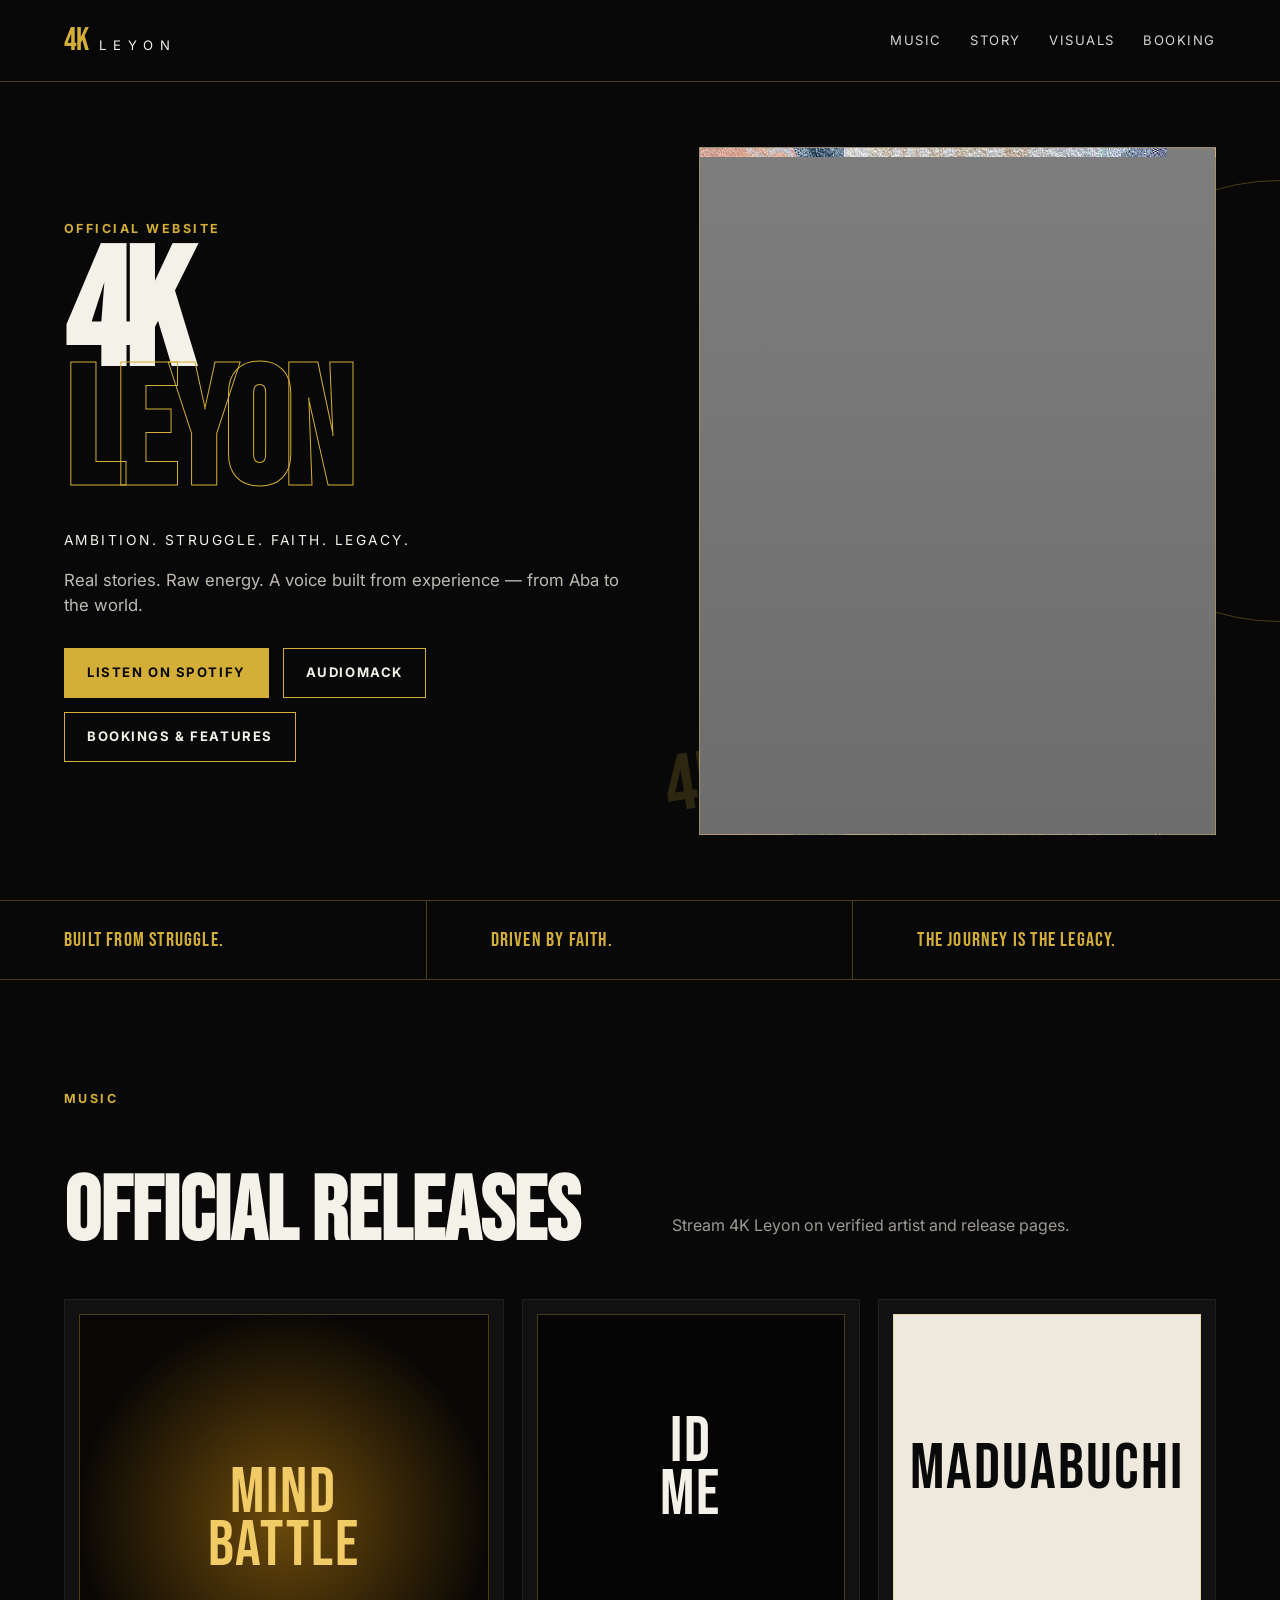
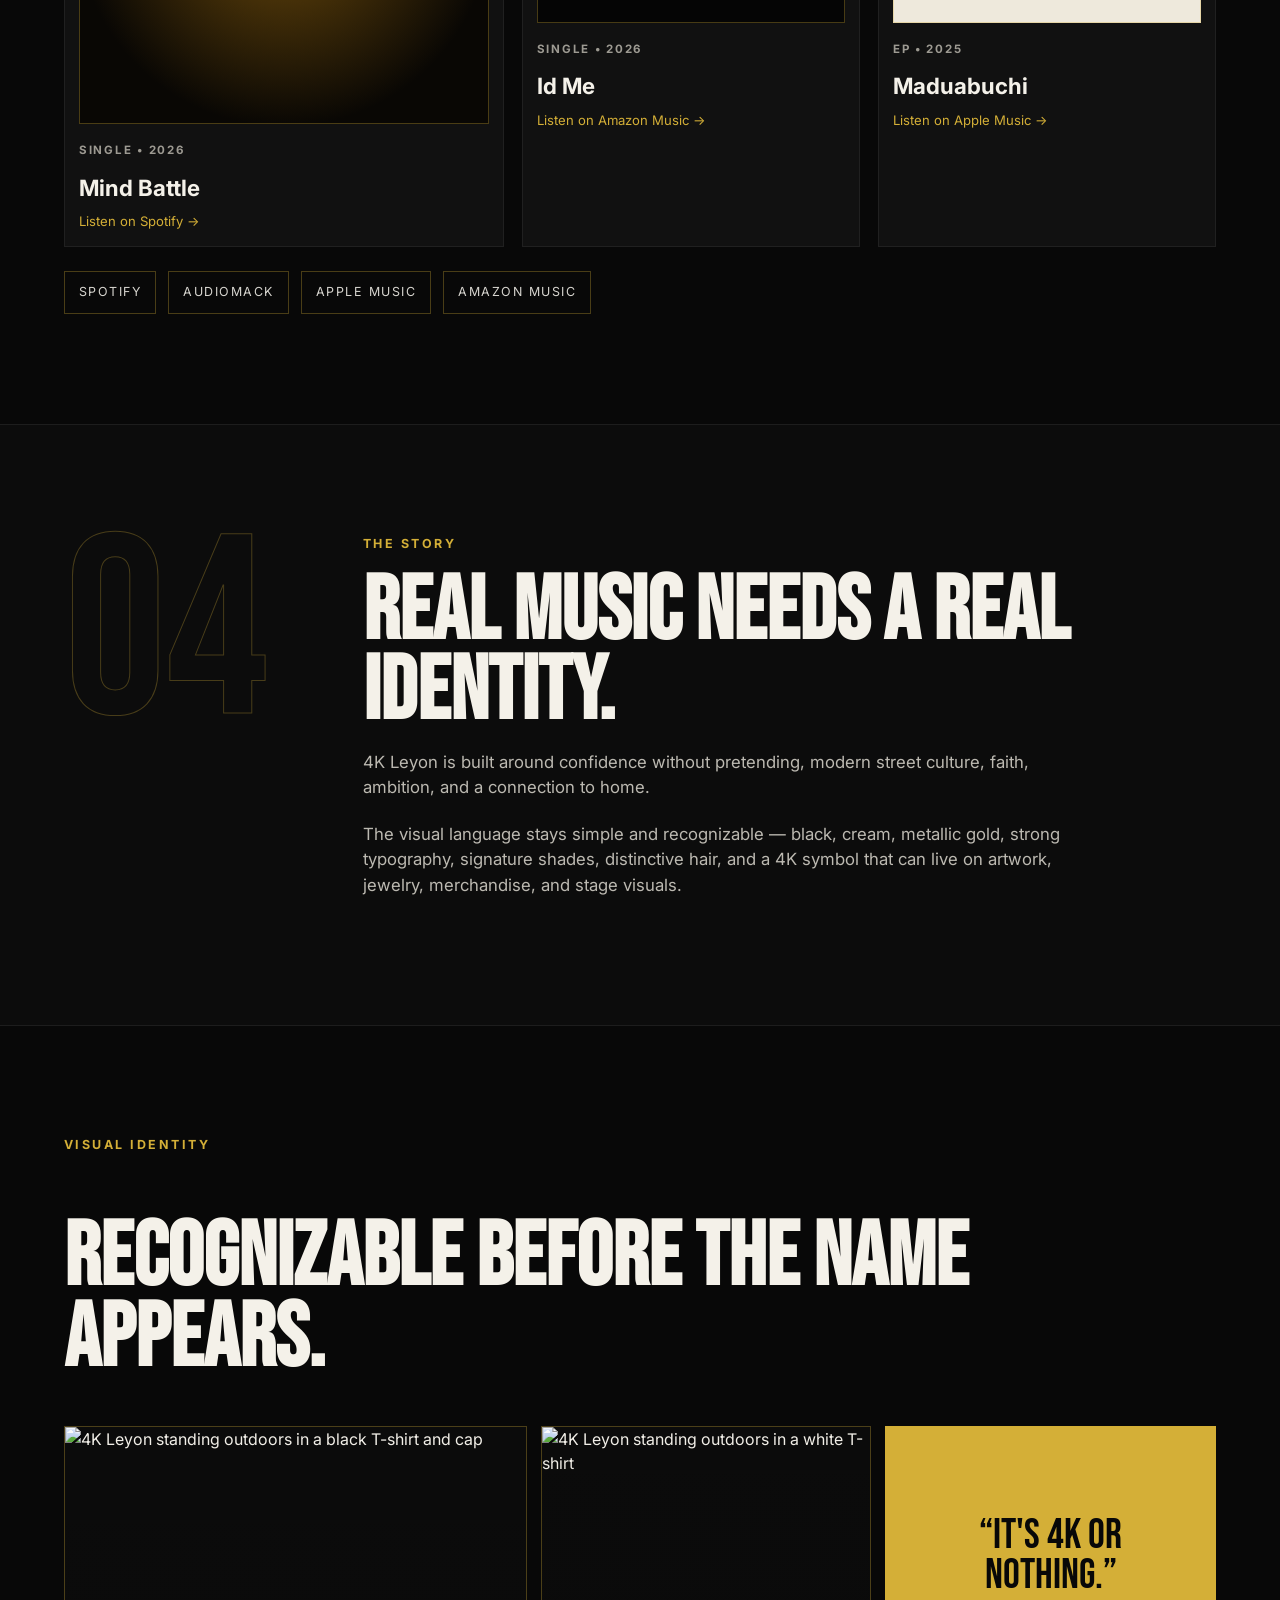
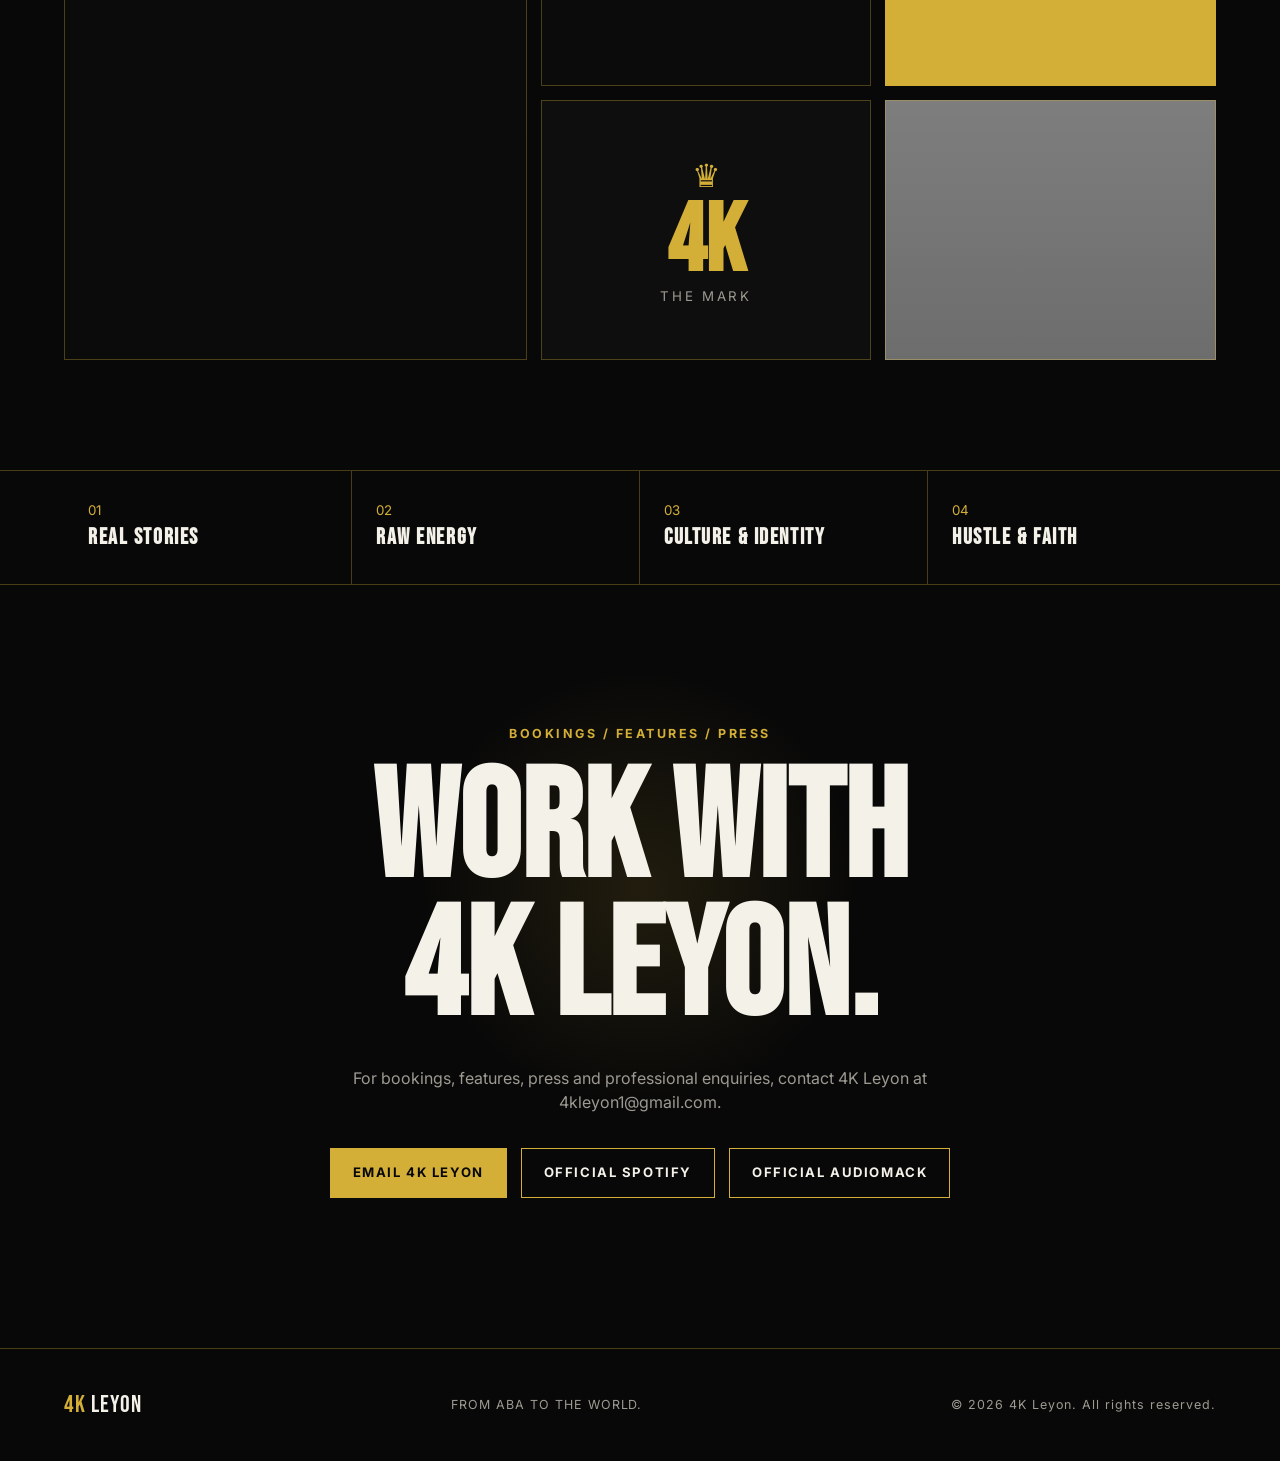
==== commit ff504391: "Add official 4K Leyon booking email" ====
--- a/index.html
+++ b/index.html
@@ -22,7 +22,7 @@
   <link href="https://fonts.googleapis.com/css2?family=Bebas+Neue&family=Inter:wght@400;500;600;700&display=swap" rel="stylesheet">
   <link rel="stylesheet" href="styles.css" />
   <link rel="stylesheet" href="photo-overrides.css" />
-  <script type="application/ld+json">{"@context":"https://schema.org","@type":"MusicGroup","name":"4K Leyon","url":"https://www.4kleyon.com","image":"https://www.4kleyon.com/assets/4k-leyon-1.jpg","sameAs":["https://open.spotify.com/artist/3Mvn8nkLy3HGH8xMbrXTL3","https://audiomack.com/4k-leyon","https://music.apple.com/us/album/maduabuchi-ep/1832490004","https://music.amazon.com.au/artists/B0DH4RVFHH/4k-leyon"]}</script>
+  <script type="application/ld+json">{"@context":"https://schema.org","@type":"MusicGroup","name":"4K Leyon","url":"https://www.4kleyon.com","image":"https://www.4kleyon.com/assets/4k-leyon-1.jpg","email":"mailto:4kleyon1@gmail.com","sameAs":["https://open.spotify.com/artist/3Mvn8nkLy3HGH8xMbrXTL3","https://audiomack.com/4k-leyon","https://music.apple.com/us/album/maduabuchi-ep/1832490004","https://music.amazon.com.au/artists/B0DH4RVFHH/4k-leyon"]}</script>
 </head>
 <body>
   <a class="skip-link" href="#main-content">Skip to content</a>
@@ -80,7 +80,7 @@
 
     <section class="identity-strip section-pad"><div><small>01</small><strong>REAL STORIES</strong></div><div><small>02</small><strong>RAW ENERGY</strong></div><div><small>03</small><strong>CULTURE & IDENTITY</strong></div><div><small>04</small><strong>HUSTLE & FAITH</strong></div></section>
 
-    <section id="contact" class="contact section-pad section-block"><p class="eyebrow">BOOKINGS / FEATURES / PRESS</p><h2>Work with<br>4K Leyon.</h2><p class="contact-note">Official booking email, phone number and social handles will be published only after they are confirmed by 4K Leyon's team.</p><div class="hero-actions" style="justify-content:center"><a class="button button-gold" href="https://open.spotify.com/artist/3Mvn8nkLy3HGH8xMbrXTL3" target="_blank" rel="noopener">Official Spotify</a><a class="button button-ghost" href="https://audiomack.com/4k-leyon" target="_blank" rel="noopener">Official Audiomack</a></div></section>
+    <section id="contact" class="contact section-pad section-block"><p class="eyebrow">BOOKINGS / FEATURES / PRESS</p><h2>Work with<br>4K Leyon.</h2><p class="contact-note">For bookings, features, press and professional enquiries, contact 4K Leyon at <a href="mailto:4kleyon1@gmail.com">4kleyon1@gmail.com</a>.</p><div class="hero-actions" style="justify-content:center"><a class="button button-gold" href="mailto:4kleyon1@gmail.com">Email 4K Leyon</a><a class="button button-ghost" href="https://open.spotify.com/artist/3Mvn8nkLy3HGH8xMbrXTL3" target="_blank" rel="noopener">Official Spotify</a><a class="button button-ghost" href="https://audiomack.com/4k-leyon" target="_blank" rel="noopener">Official Audiomack</a></div></section>
   </main>
 
   <footer class="site-footer"><div class="footer-brand"><span>4K</span> LEYON</div><p>FROM ABA TO THE WORLD.</p><p>© <span id="year"></span> 4K Leyon. All rights reserved.</p></footer>
--- a/photo-overrides.css
+++ b/photo-overrides.css
@@ -0,0 +1,3 @@
+.official-photo-wrap{margin:0;background:#0b0b0b;position:relative;overflow:hidden;background-size:cover;background-position:center}.hero-photo.official-photo-wrap{background-image:url('/assets/4k-leyon-1.jpg');min-height:640px}.visual-photo-one{object-position:center 30%}.visual-photo-two{object-position:center 28%}.visual-photo-three{object-position:center 34%}.visual-card.large.official-photo-wrap{background-image:url('/assets/4k-leyon-2.jpg')}.visual-card.official-photo-wrap:nth-of-type(2){background-image:url('/assets/4k-leyon-3.jpg')}.visual-card.official-photo-wrap:last-of-type{background-image:url('/assets/4k-leyon-1.jpg')}.official-photo{width:100%;height:100%;display:block;object-fit:cover;filter:saturate(.92) contrast(1.03);position:relative;z-index:1}.hero-official-photo{object-position:center 35%}.official-photo-wrap::after{content:"";position:absolute;inset:0;pointer-events:none;background:linear-gradient(180deg,rgba(8,8,8,.02),rgba(8,8,8,.16));z-index:2}.identity-strip div{min-height:110px}
+@media(max-width:900px){.hero-photo.official-photo-wrap{min-height:500px}.identity-strip{gap:0}.identity-strip div{min-height:92px;padding:20px 22px;justify-content:center;gap:10px}.identity-strip strong{font-size:1.25rem}.identity-strip small{font-size:.75rem}.visual-grid{grid-auto-rows:230px}}
+@media(max-width:560px){.hero-photo.official-photo-wrap{min-height:420px;aspect-ratio:3/4}.hero-official-photo{object-position:center 30%}.visual-photo-one,.visual-photo-two,.visual-photo-three{object-position:center 25%}.identity-strip{display:grid;grid-template-columns:1fr!important;padding-left:22px!important;padding-right:22px!important}.identity-strip div{min-height:0!important;height:auto!important;padding:18px 0!important;border-right:0!important;border-bottom:1px solid var(--line);display:grid!important;grid-template-columns:42px 1fr;align-items:center;justify-content:start!important;gap:12px}.identity-strip div:last-child{border-bottom:0}.identity-strip small{font-size:.76rem;line-height:1;color:var(--gold)}.identity-strip strong{font-size:1.2rem;line-height:1.1;letter-spacing:.05em}.visual-grid{grid-auto-rows:260px}.visual-card.large{min-height:360px}}
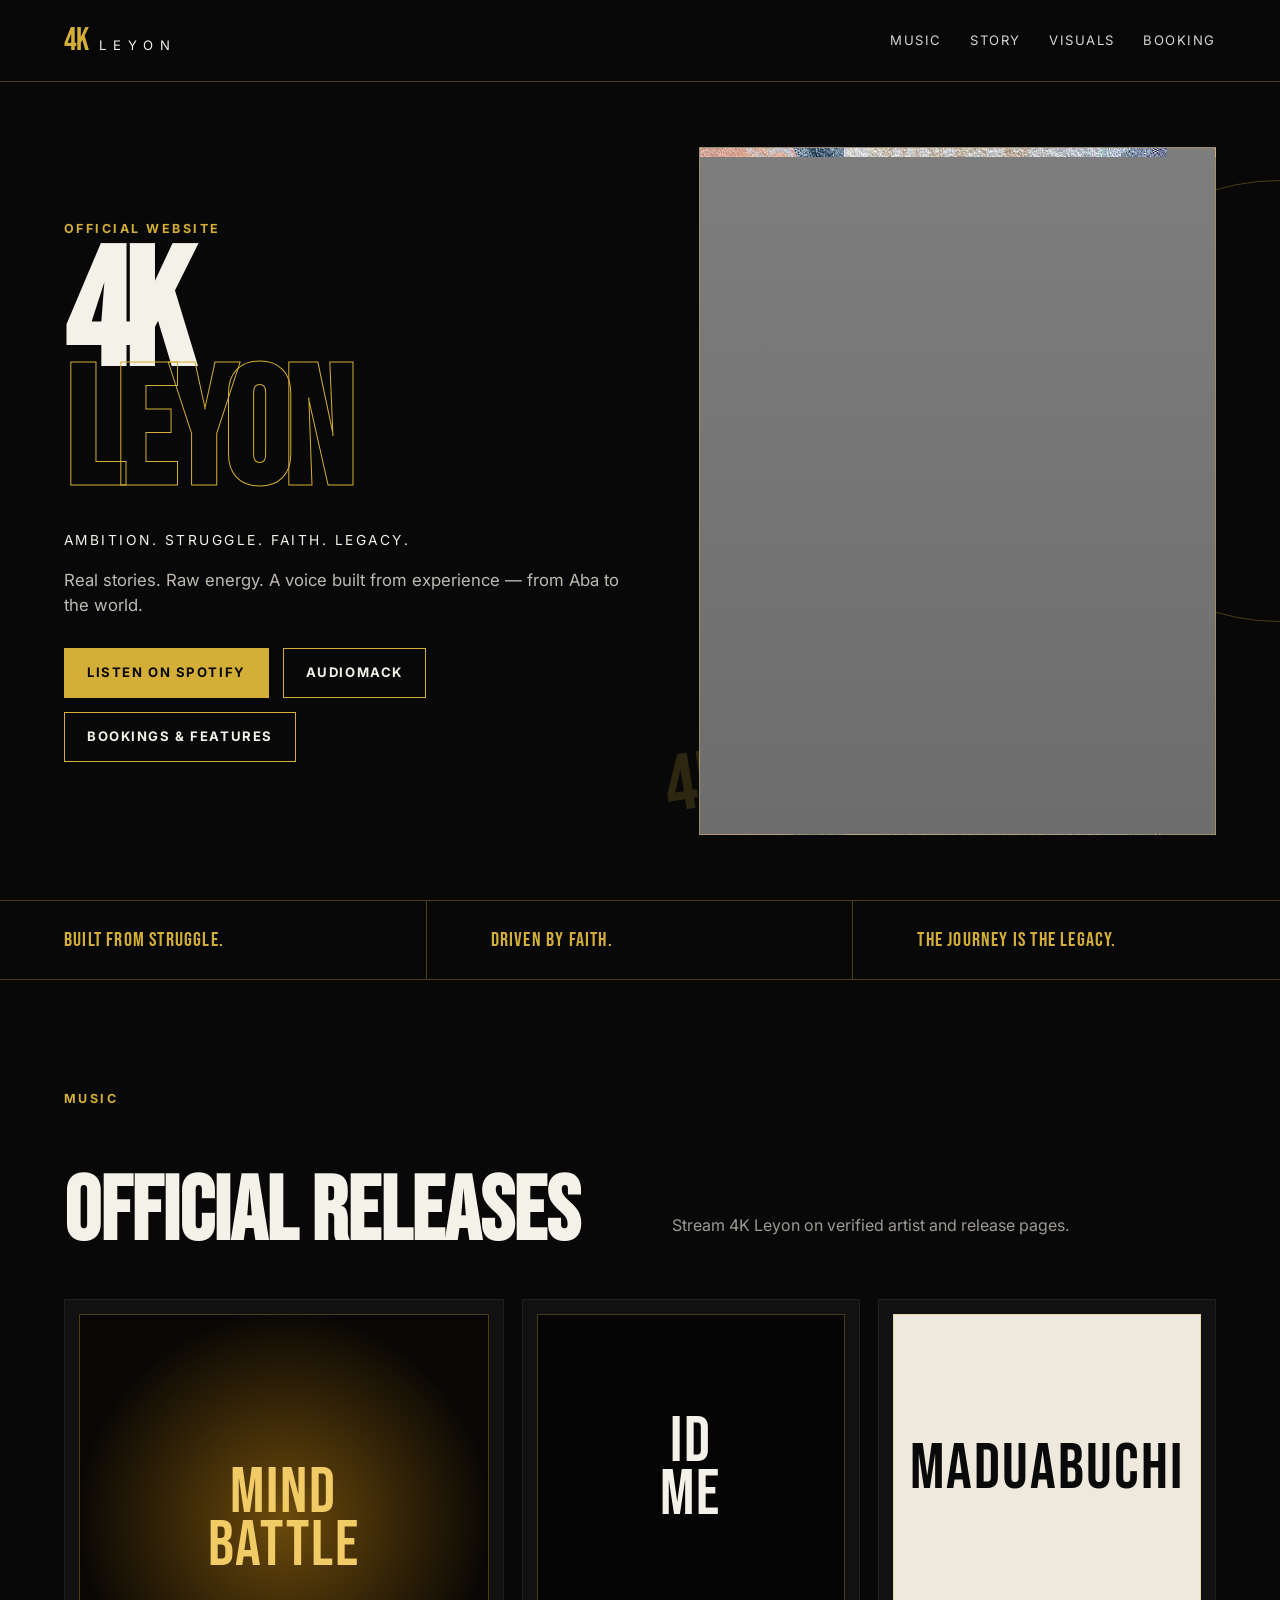
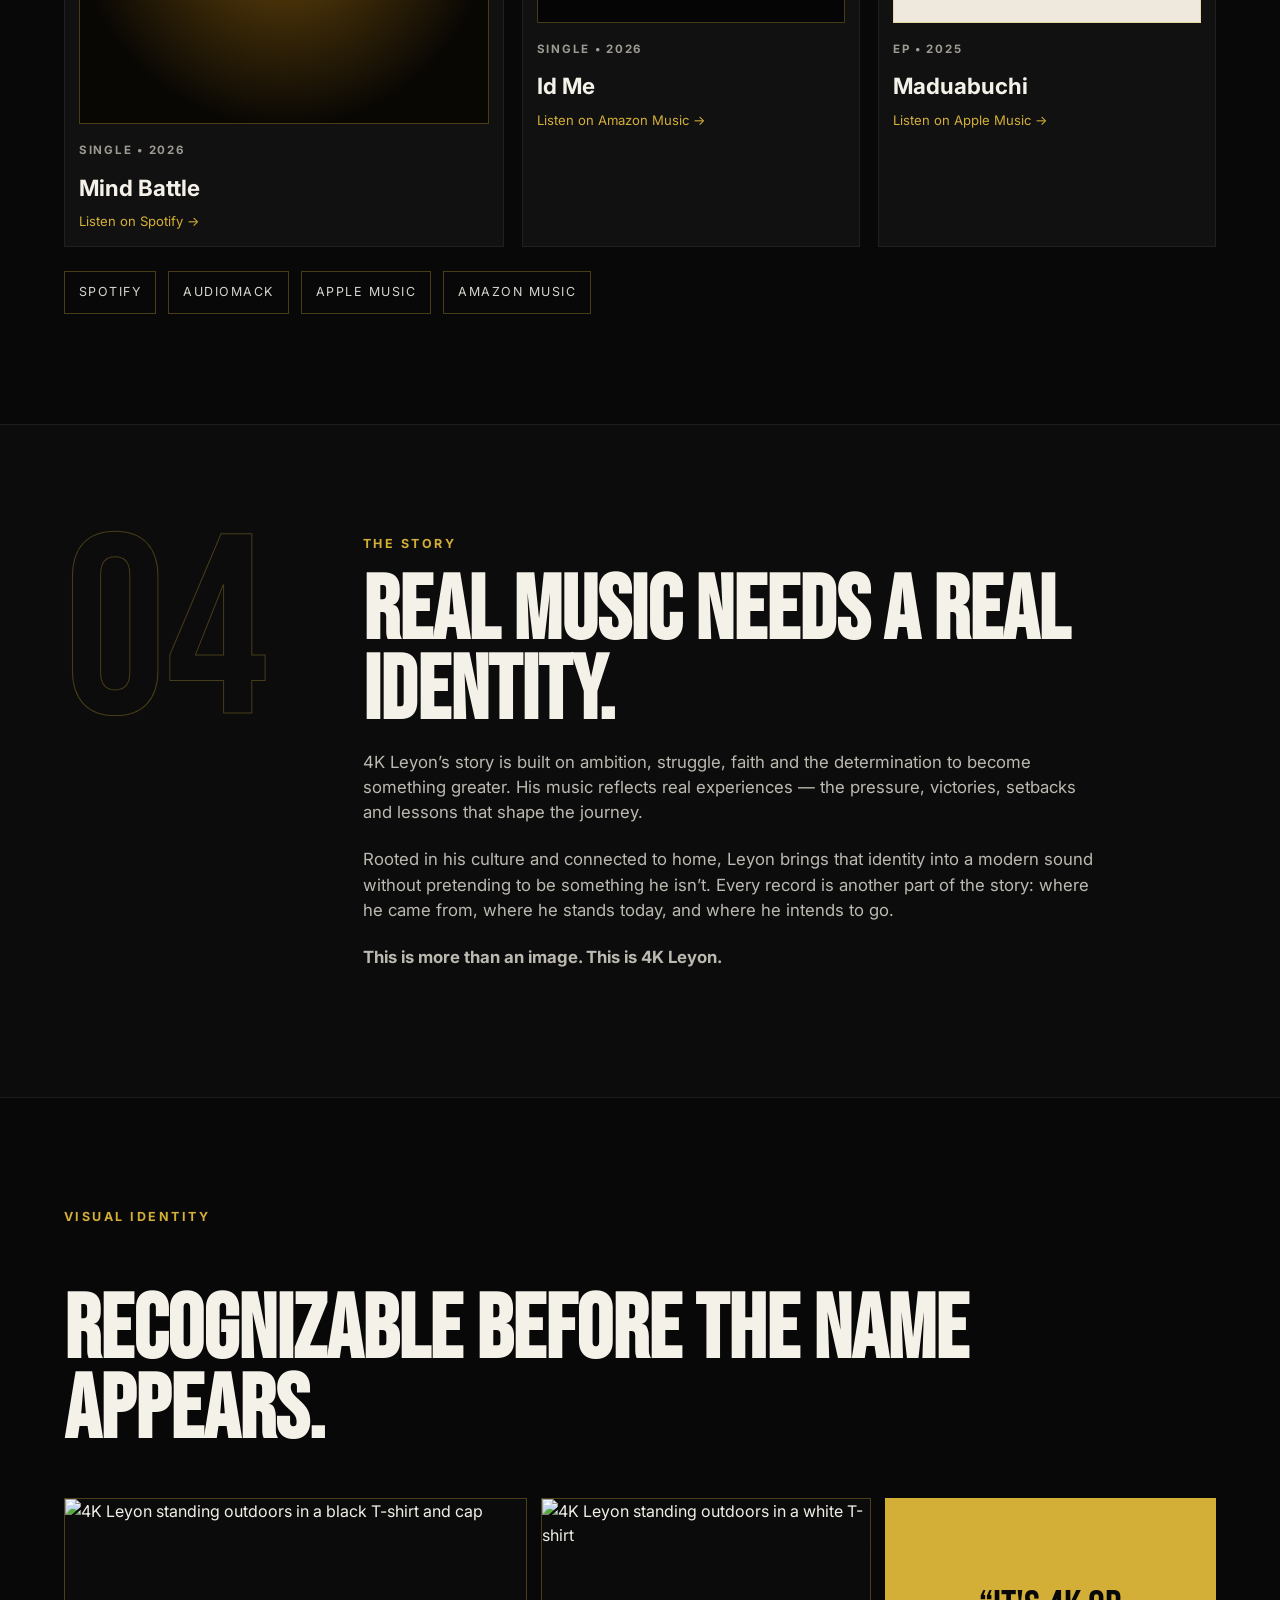
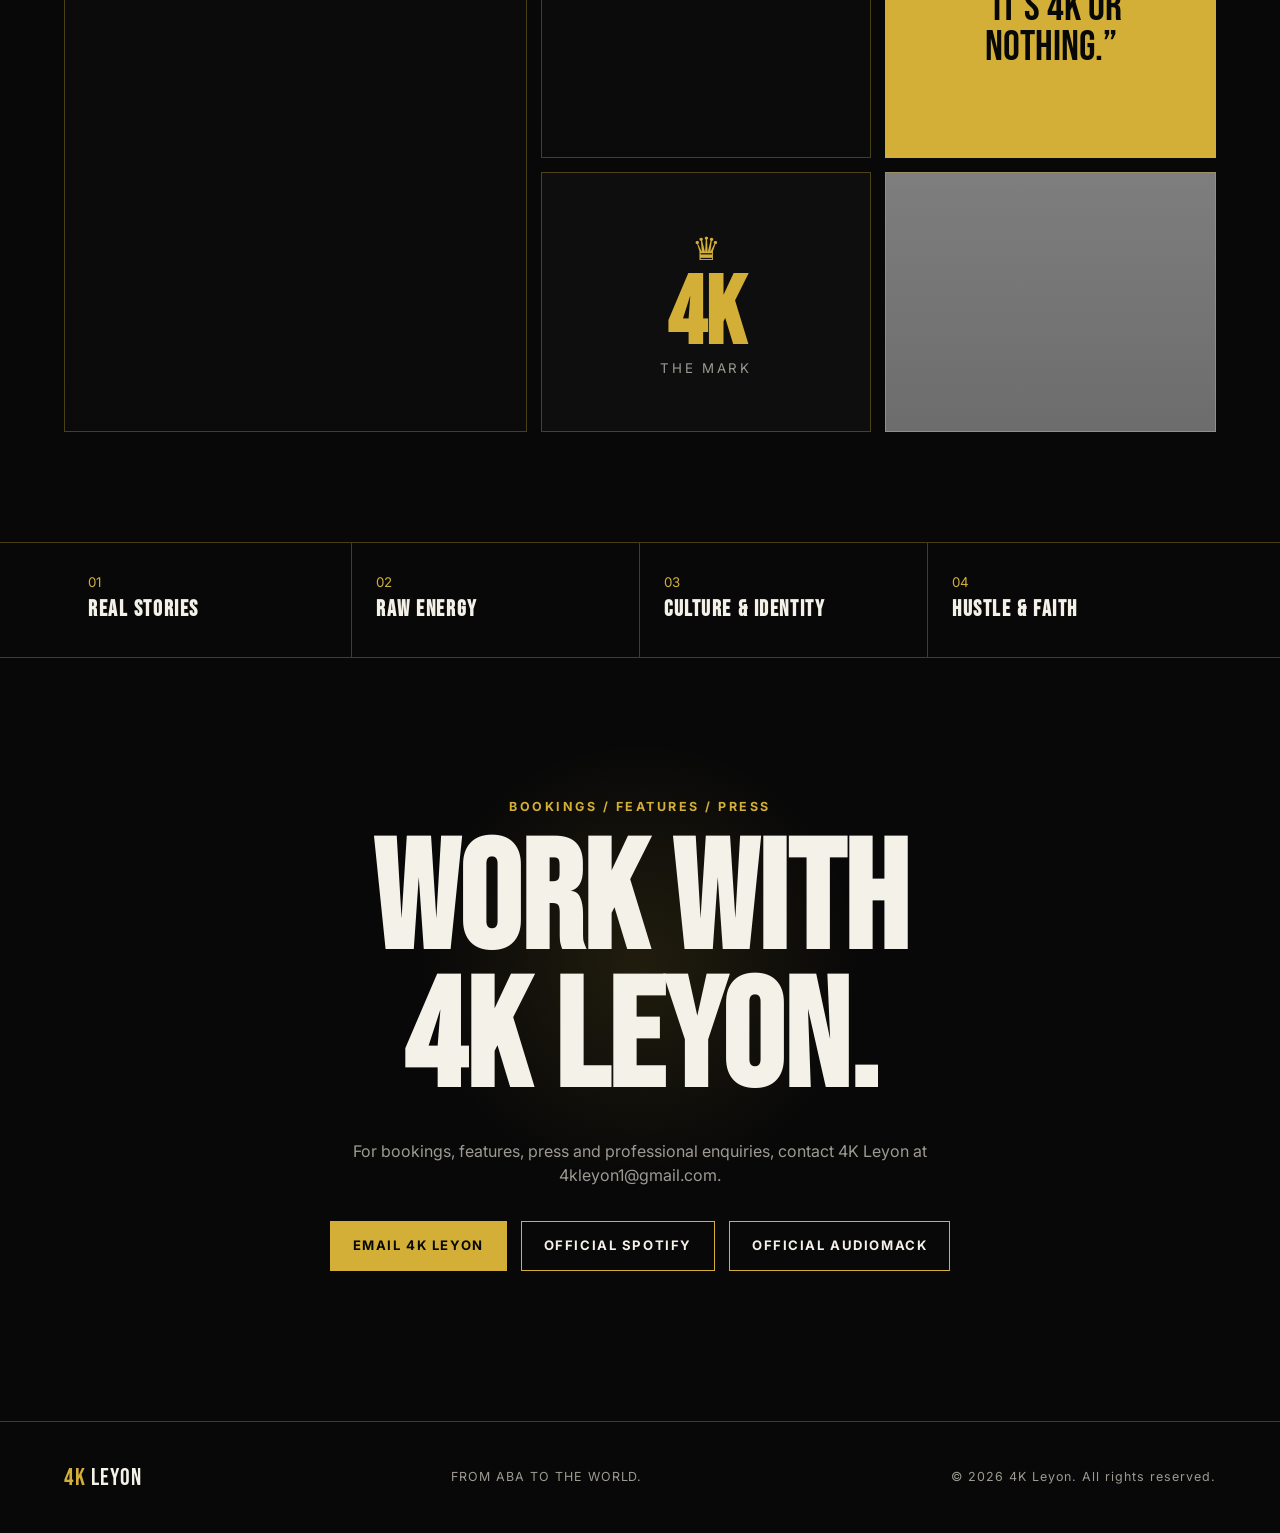
==== commit f2fdaef5: "Update temporary 4K Leyon artist story" ====
--- a/index.html
+++ b/index.html
@@ -65,7 +65,7 @@
       <div class="platform-links" aria-label="Streaming platforms"><a href="https://open.spotify.com/artist/3Mvn8nkLy3HGH8xMbrXTL3" target="_blank" rel="noopener">Spotify</a><a href="https://audiomack.com/4k-leyon" target="_blank" rel="noopener">Audiomack</a><a href="https://music.apple.com/us/album/maduabuchi-ep/1832490004" target="_blank" rel="noopener">Apple Music</a><a href="https://music.amazon.com.au/artists/B0DH4RVFHH/4k-leyon" target="_blank" rel="noopener">Amazon Music</a></div>
     </section>
 
-    <section id="story" class="story section-pad section-block"><div class="story-number" aria-hidden="true">04</div><div class="story-copy"><p class="eyebrow">THE STORY</p><h2>Real music needs a real identity.</h2><p>4K Leyon is built around confidence without pretending, modern street culture, faith, ambition, and a connection to home.</p><p>The visual language stays simple and recognizable — black, cream, metallic gold, strong typography, signature shades, distinctive hair, and a 4K symbol that can live on artwork, jewelry, merchandise, and stage visuals.</p></div></section>
+    <section id="story" class="story section-pad section-block"><div class="story-number" aria-hidden="true">04</div><div class="story-copy"><p class="eyebrow">THE STORY</p><h2>Real music needs a real identity.</h2><p>4K Leyon’s story is built on ambition, struggle, faith and the determination to become something greater. His music reflects real experiences — the pressure, victories, setbacks and lessons that shape the journey.</p><p>Rooted in his culture and connected to home, Leyon brings that identity into a modern sound without pretending to be something he isn’t. Every record is another part of the story: where he came from, where he stands today, and where he intends to go.</p><p><strong>This is more than an image. This is 4K Leyon.</strong></p></div></section>
 
     <section id="visuals" class="section-pad section-block visuals">
       <div class="section-heading compact"><p class="eyebrow">VISUAL IDENTITY</p><h2>Recognizable before the name appears.</h2></div>
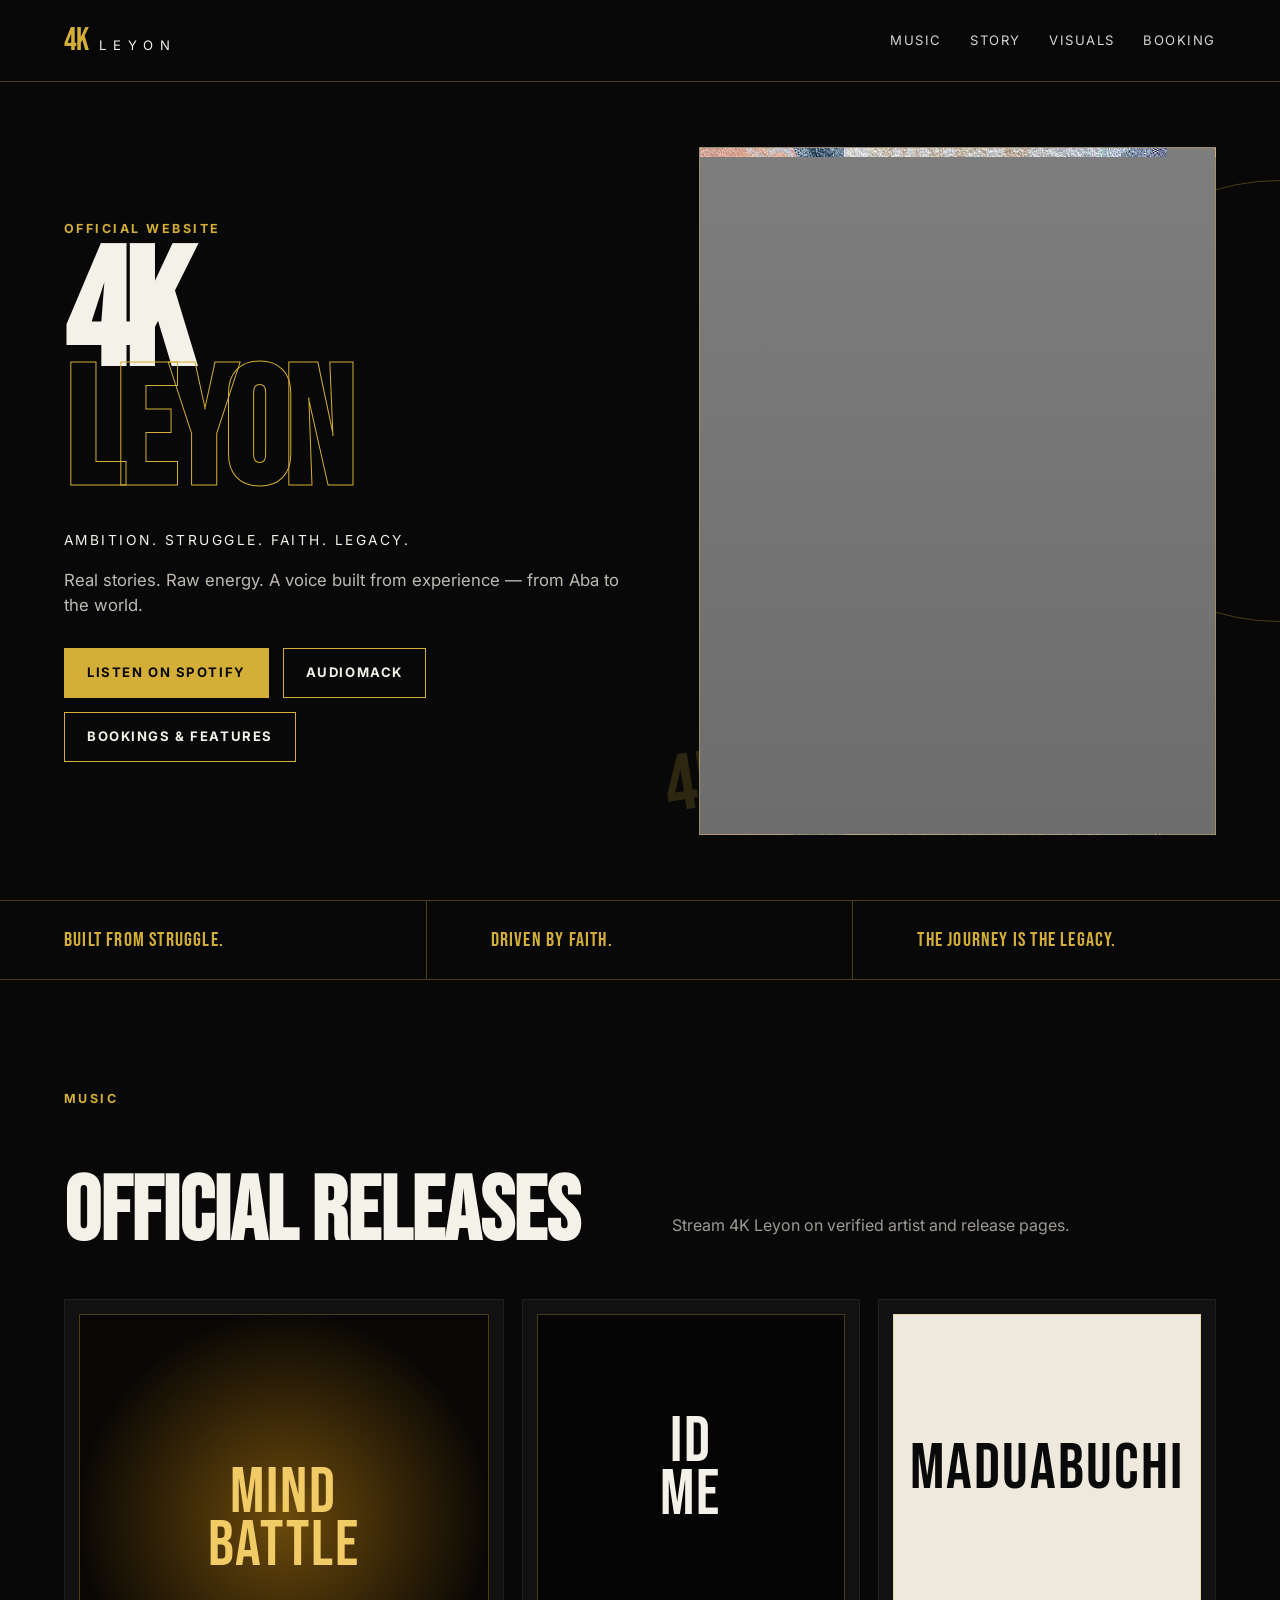
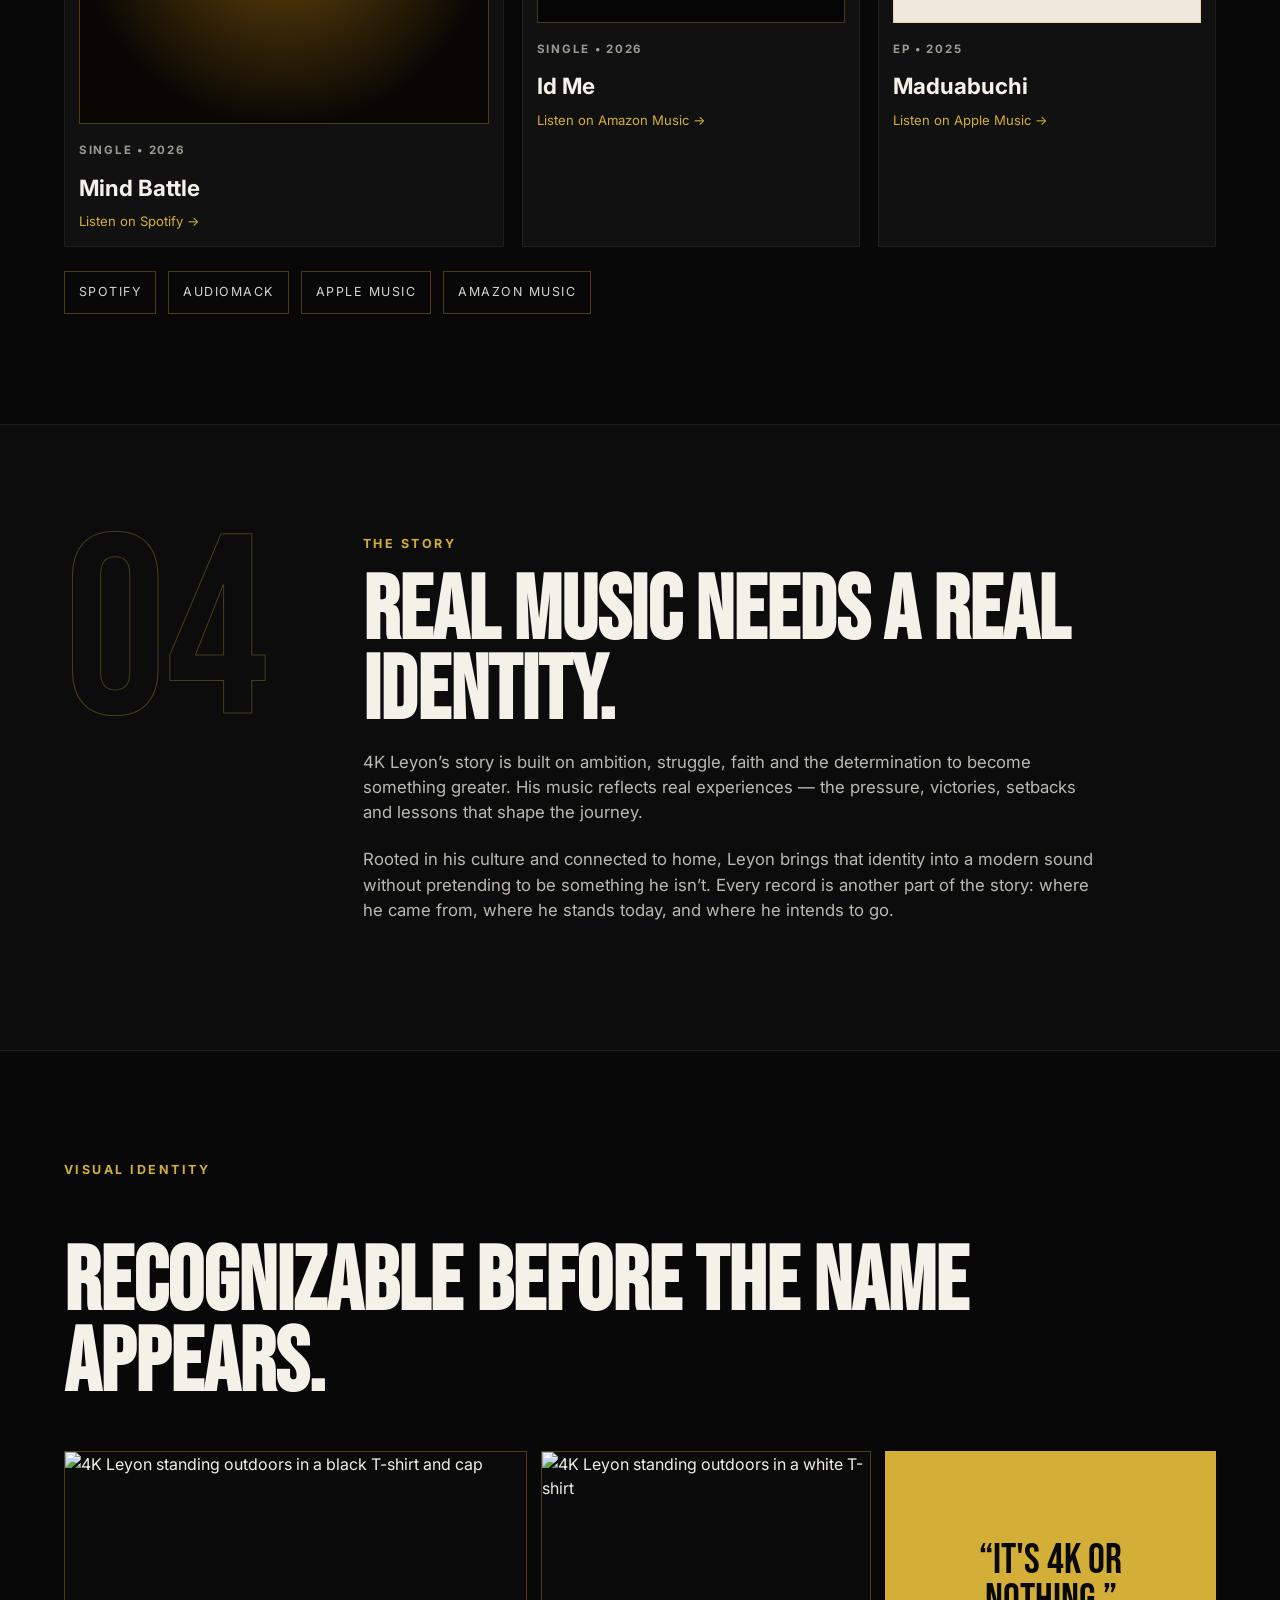
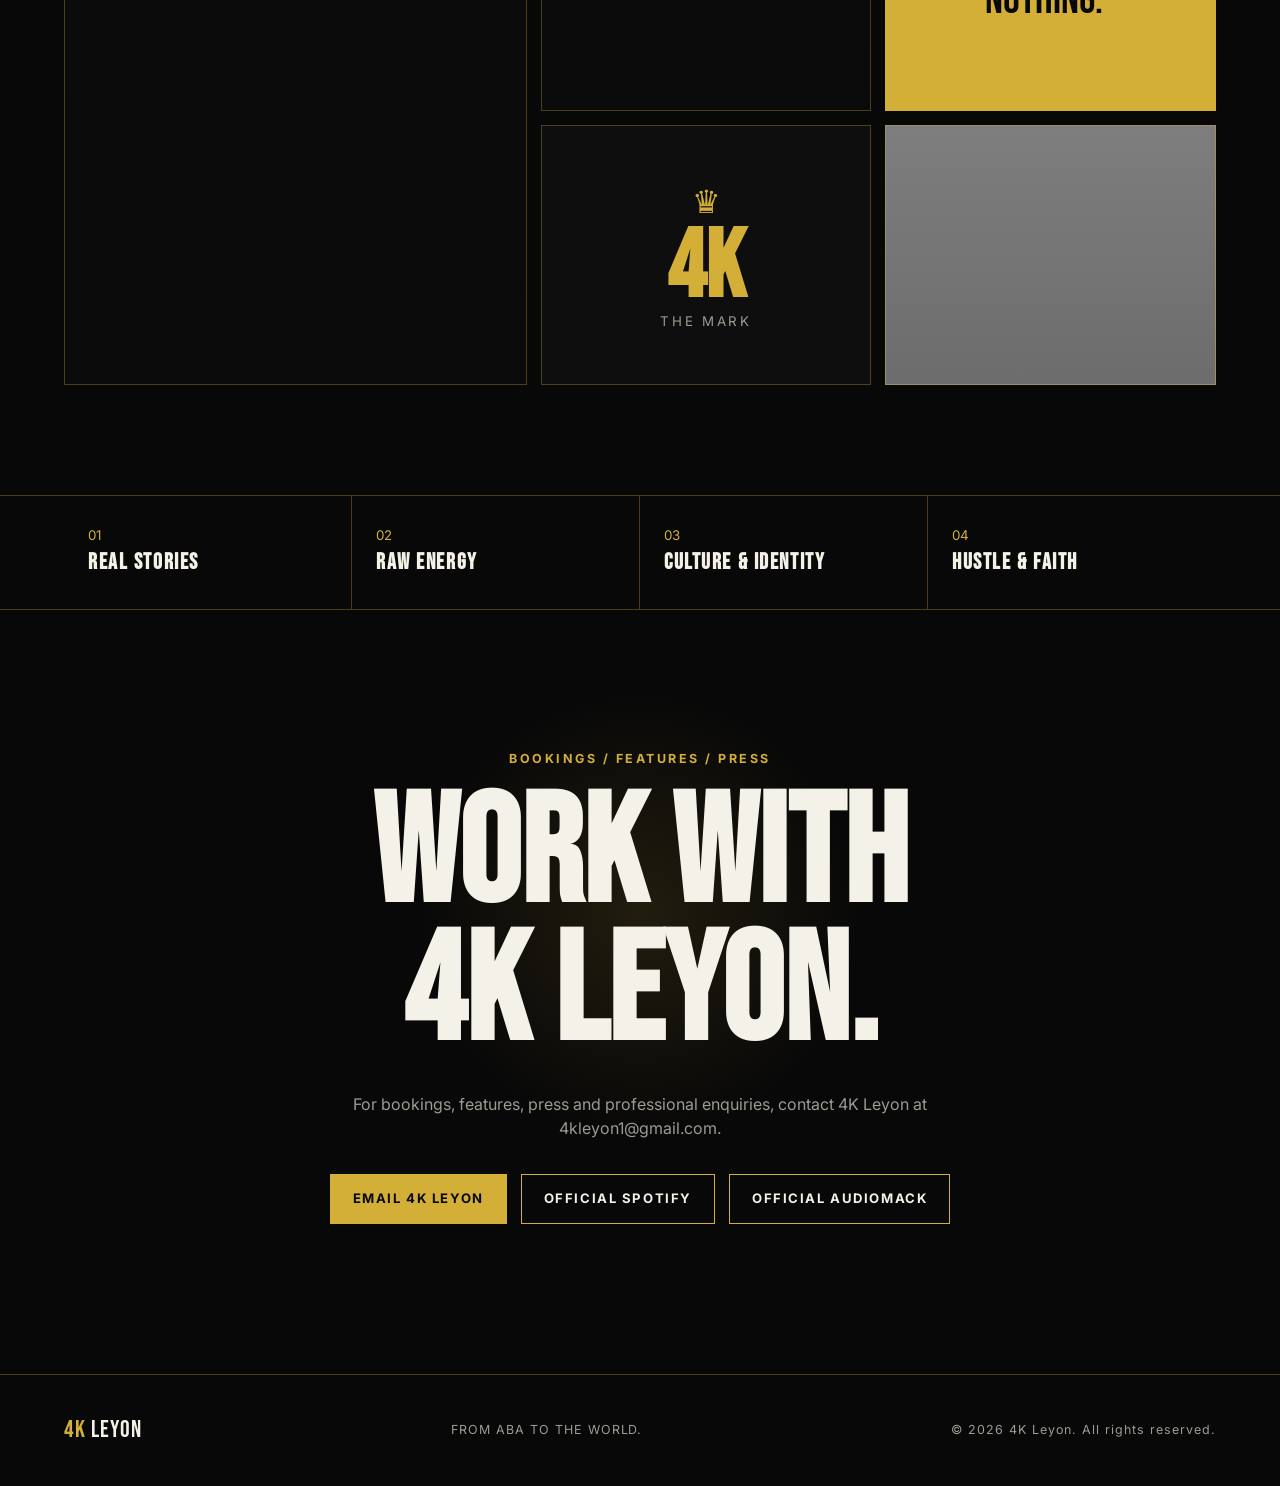
==== commit 40d0d527: "Remove extra closing line from artist story" ====
--- a/index.html
+++ b/index.html
@@ -65,7 +65,7 @@
       <div class="platform-links" aria-label="Streaming platforms"><a href="https://open.spotify.com/artist/3Mvn8nkLy3HGH8xMbrXTL3" target="_blank" rel="noopener">Spotify</a><a href="https://audiomack.com/4k-leyon" target="_blank" rel="noopener">Audiomack</a><a href="https://music.apple.com/us/album/maduabuchi-ep/1832490004" target="_blank" rel="noopener">Apple Music</a><a href="https://music.amazon.com.au/artists/B0DH4RVFHH/4k-leyon" target="_blank" rel="noopener">Amazon Music</a></div>
     </section>
 
-    <section id="story" class="story section-pad section-block"><div class="story-number" aria-hidden="true">04</div><div class="story-copy"><p class="eyebrow">THE STORY</p><h2>Real music needs a real identity.</h2><p>4K Leyon’s story is built on ambition, struggle, faith and the determination to become something greater. His music reflects real experiences — the pressure, victories, setbacks and lessons that shape the journey.</p><p>Rooted in his culture and connected to home, Leyon brings that identity into a modern sound without pretending to be something he isn’t. Every record is another part of the story: where he came from, where he stands today, and where he intends to go.</p><p><strong>This is more than an image. This is 4K Leyon.</strong></p></div></section>
+    <section id="story" class="story section-pad section-block"><div class="story-number" aria-hidden="true">04</div><div class="story-copy"><p class="eyebrow">THE STORY</p><h2>Real music needs a real identity.</h2><p>4K Leyon’s story is built on ambition, struggle, faith and the determination to become something greater. His music reflects real experiences — the pressure, victories, setbacks and lessons that shape the journey.</p><p>Rooted in his culture and connected to home, Leyon brings that identity into a modern sound without pretending to be something he isn’t. Every record is another part of the story: where he came from, where he stands today, and where he intends to go.</p></div></section>
 
     <section id="visuals" class="section-pad section-block visuals">
       <div class="section-heading compact"><p class="eyebrow">VISUAL IDENTITY</p><h2>Recognizable before the name appears.</h2></div>
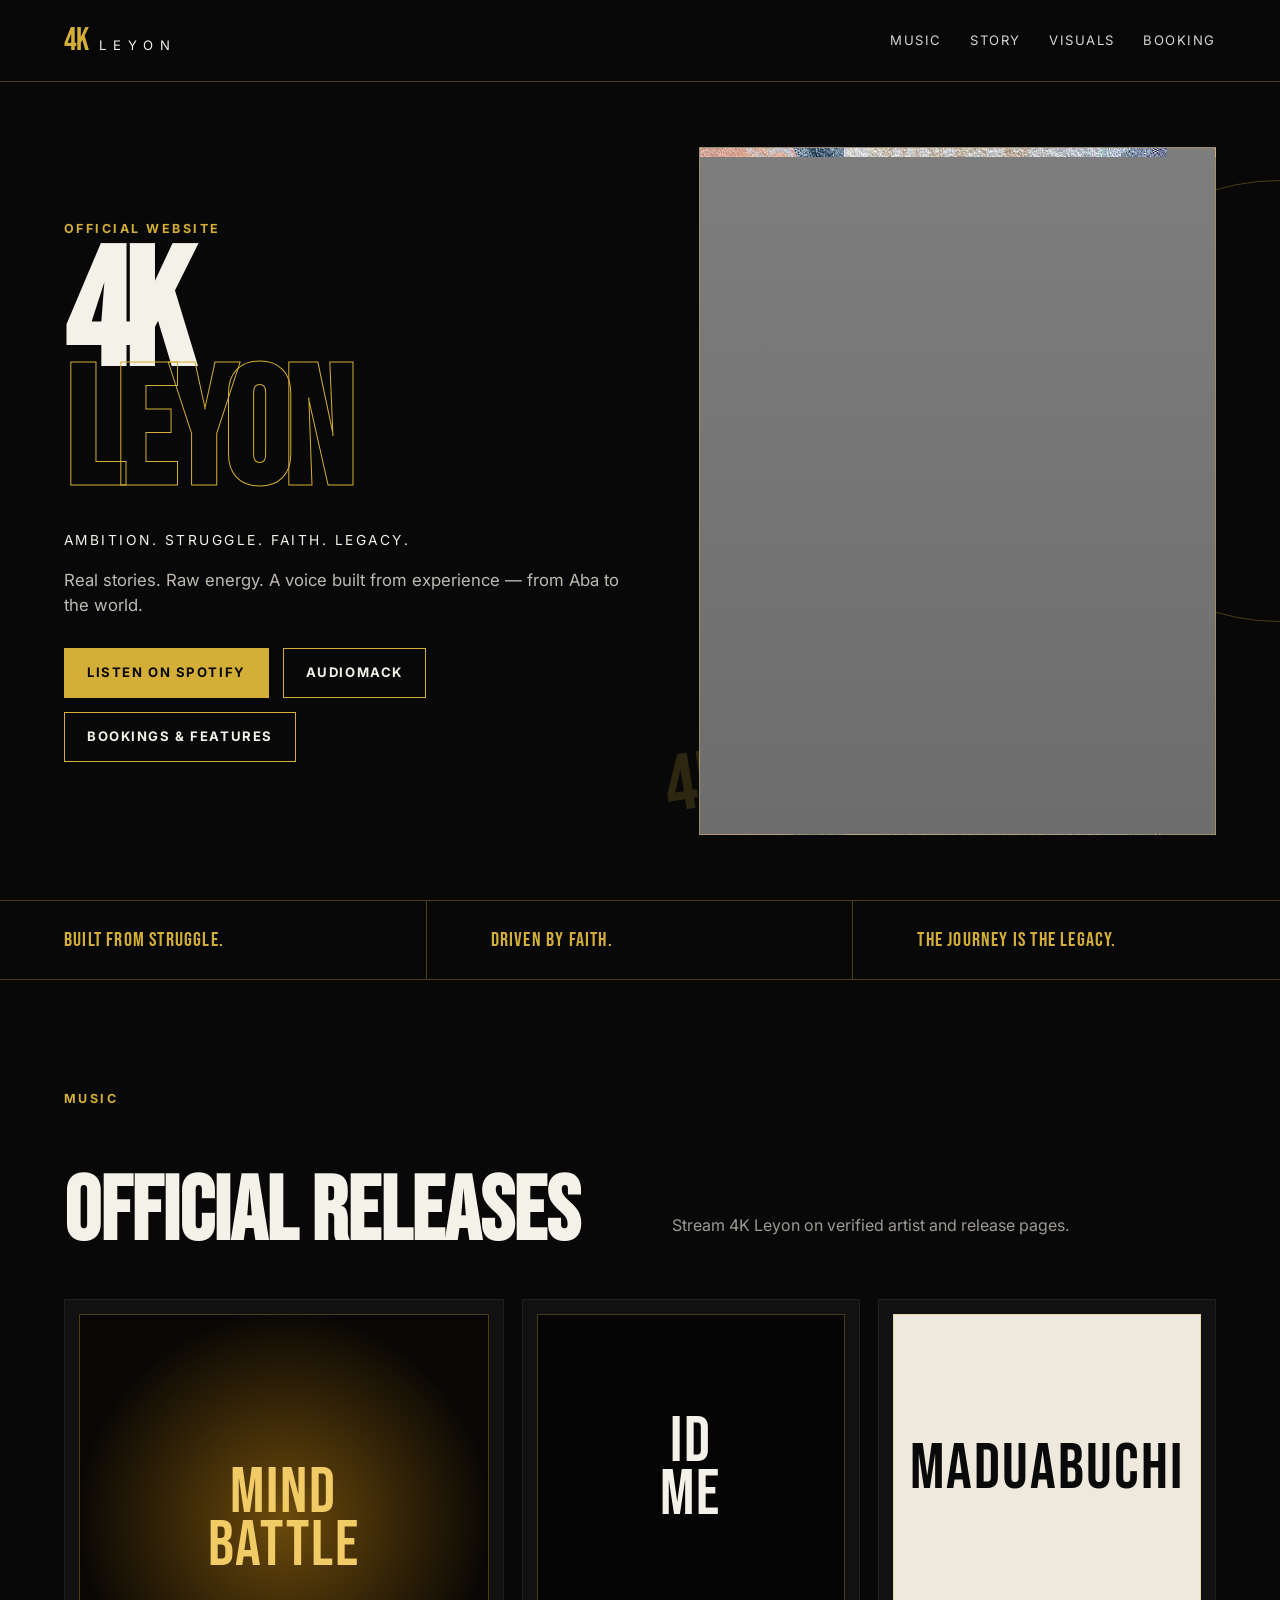
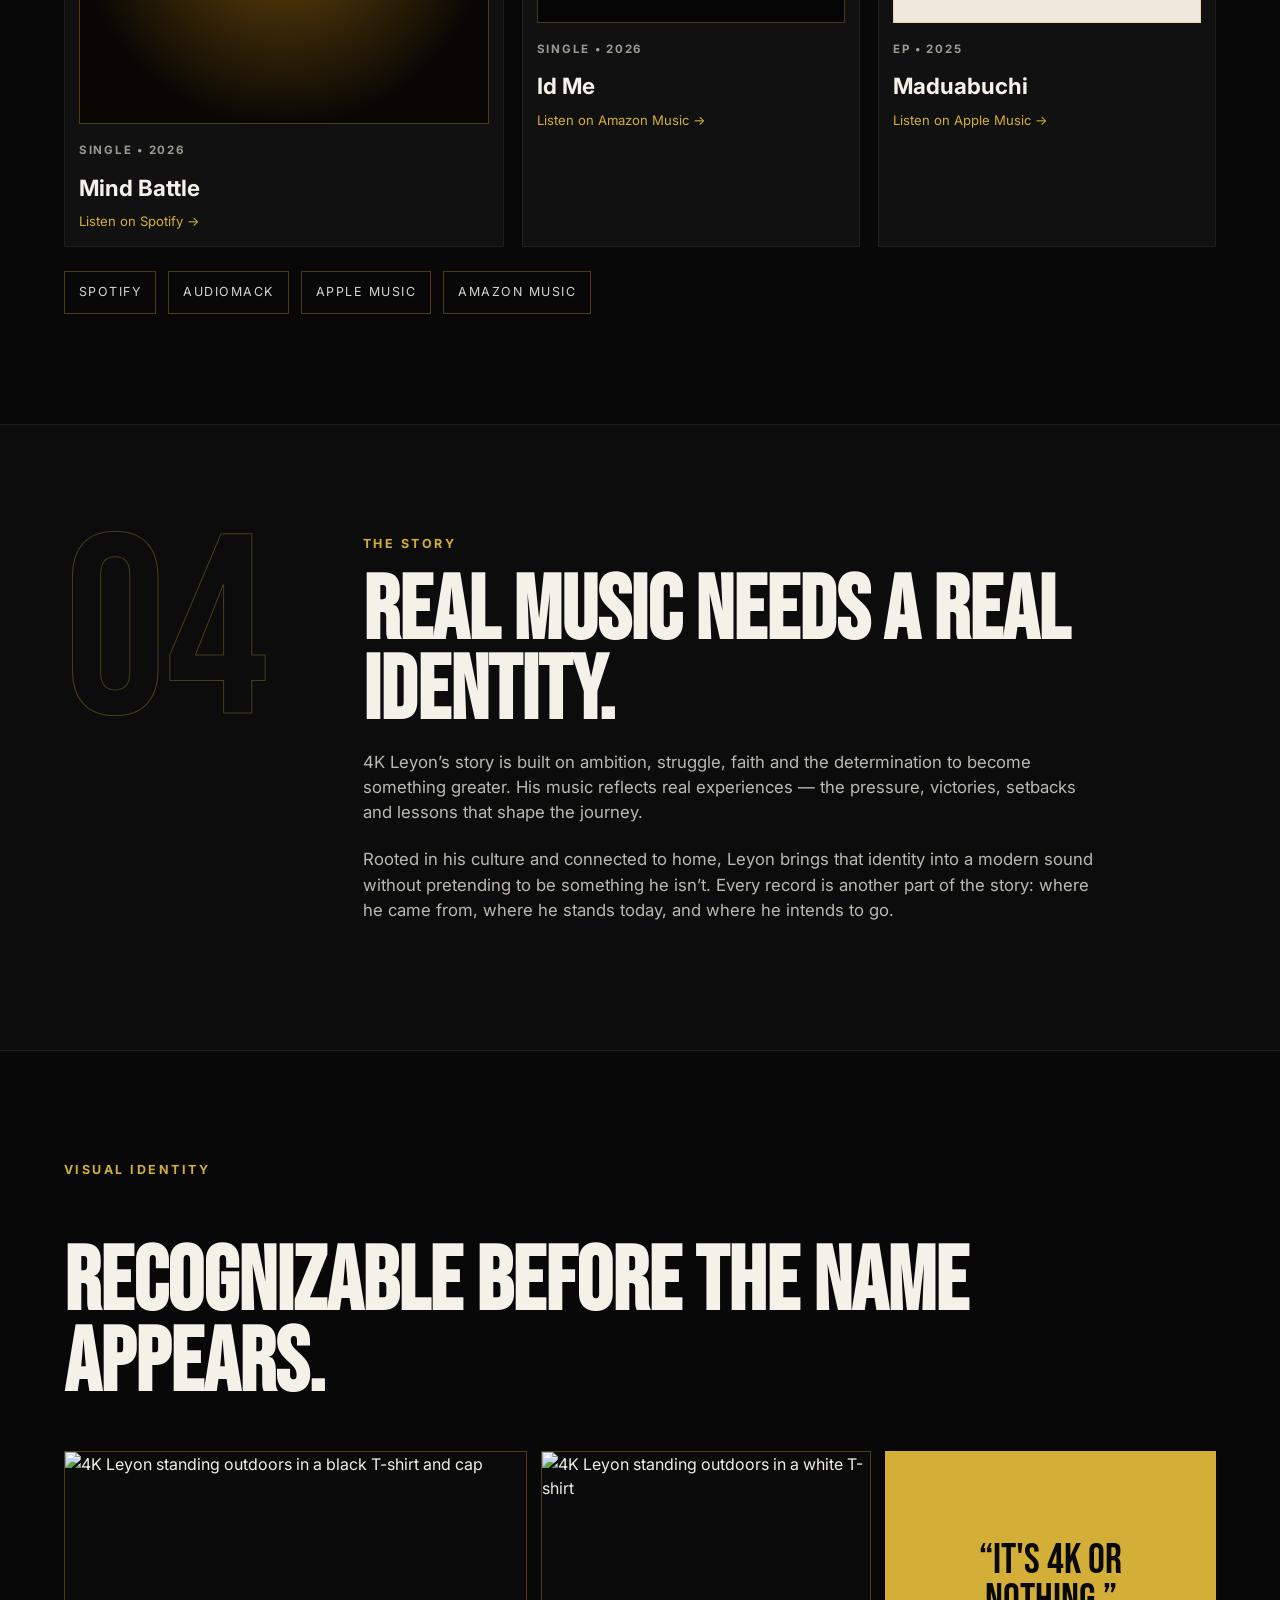
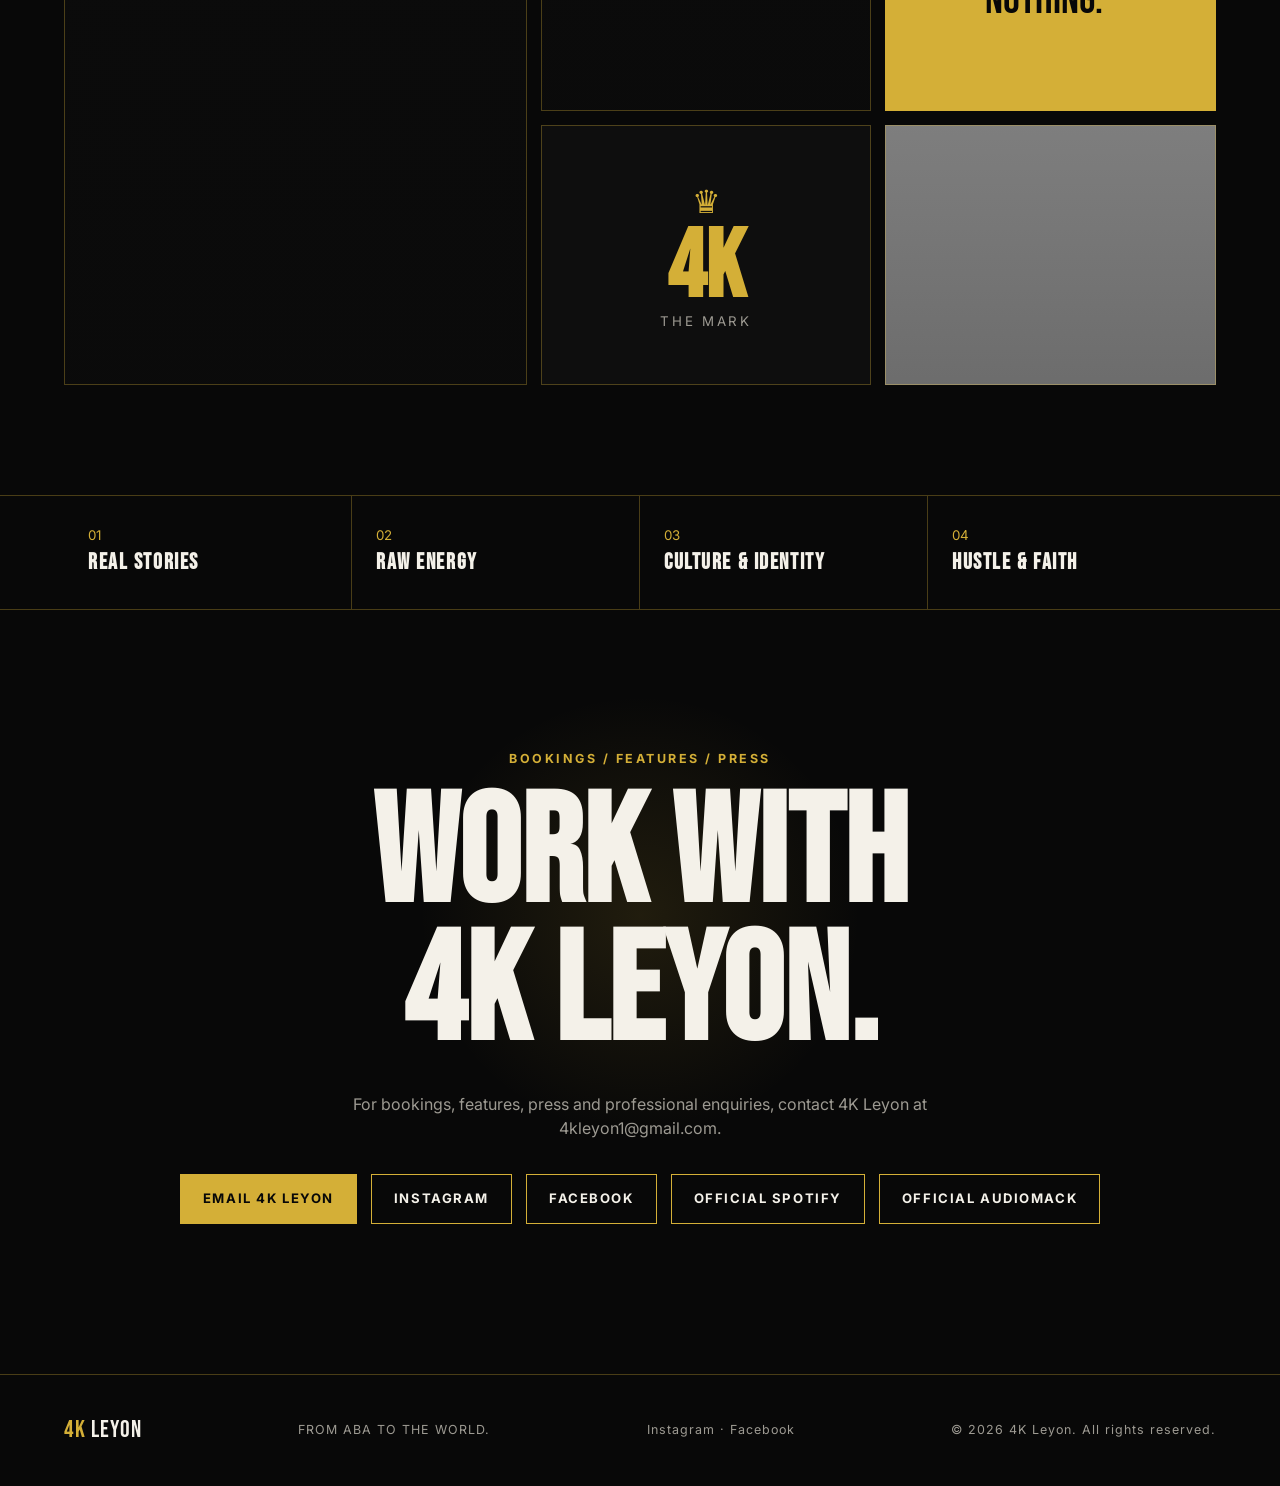
==== commit 45afe4a6: "Add official 4K Leyon Instagram and Facebook links" ====
--- a/index.html
+++ b/index.html
@@ -22,7 +22,7 @@
   <link href="https://fonts.googleapis.com/css2?family=Bebas+Neue&family=Inter:wght@400;500;600;700&display=swap" rel="stylesheet">
   <link rel="stylesheet" href="styles.css" />
   <link rel="stylesheet" href="photo-overrides.css" />
-  <script type="application/ld+json">{"@context":"https://schema.org","@type":"MusicGroup","name":"4K Leyon","url":"https://www.4kleyon.com","image":"https://www.4kleyon.com/assets/4k-leyon-1.jpg","email":"mailto:4kleyon1@gmail.com","sameAs":["https://open.spotify.com/artist/3Mvn8nkLy3HGH8xMbrXTL3","https://audiomack.com/4k-leyon","https://music.apple.com/us/album/maduabuchi-ep/1832490004","https://music.amazon.com.au/artists/B0DH4RVFHH/4k-leyon"]}</script>
+  <script type="application/ld+json">{"@context":"https://schema.org","@type":"MusicGroup","name":"4K Leyon","url":"https://www.4kleyon.com","image":"https://www.4kleyon.com/assets/4k-leyon-1.jpg","email":"mailto:4kleyon1@gmail.com","sameAs":["https://open.spotify.com/artist/3Mvn8nkLy3HGH8xMbrXTL3","https://audiomack.com/4k-leyon","https://music.apple.com/us/album/maduabuchi-ep/1832490004","https://music.amazon.com.au/artists/B0DH4RVFHH/4k-leyon","https://www.instagram.com/4k_leyon","https://www.facebook.com/share/1HeT65GK8C/"]}</script>
 </head>
 <body>
   <a class="skip-link" href="#main-content">Skip to content</a>
@@ -80,10 +80,10 @@
 
     <section class="identity-strip section-pad"><div><small>01</small><strong>REAL STORIES</strong></div><div><small>02</small><strong>RAW ENERGY</strong></div><div><small>03</small><strong>CULTURE & IDENTITY</strong></div><div><small>04</small><strong>HUSTLE & FAITH</strong></div></section>
 
-    <section id="contact" class="contact section-pad section-block"><p class="eyebrow">BOOKINGS / FEATURES / PRESS</p><h2>Work with<br>4K Leyon.</h2><p class="contact-note">For bookings, features, press and professional enquiries, contact 4K Leyon at <a href="mailto:4kleyon1@gmail.com">4kleyon1@gmail.com</a>.</p><div class="hero-actions" style="justify-content:center"><a class="button button-gold" href="mailto:4kleyon1@gmail.com">Email 4K Leyon</a><a class="button button-ghost" href="https://open.spotify.com/artist/3Mvn8nkLy3HGH8xMbrXTL3" target="_blank" rel="noopener">Official Spotify</a><a class="button button-ghost" href="https://audiomack.com/4k-leyon" target="_blank" rel="noopener">Official Audiomack</a></div></section>
+    <section id="contact" class="contact section-pad section-block"><p class="eyebrow">BOOKINGS / FEATURES / PRESS</p><h2>Work with<br>4K Leyon.</h2><p class="contact-note">For bookings, features, press and professional enquiries, contact 4K Leyon at <a href="mailto:4kleyon1@gmail.com">4kleyon1@gmail.com</a>.</p><div class="hero-actions" style="justify-content:center"><a class="button button-gold" href="mailto:4kleyon1@gmail.com">Email 4K Leyon</a><a class="button button-ghost" href="https://www.instagram.com/4k_leyon" target="_blank" rel="noopener">Instagram</a><a class="button button-ghost" href="https://www.facebook.com/share/1HeT65GK8C/" target="_blank" rel="noopener">Facebook</a><a class="button button-ghost" href="https://open.spotify.com/artist/3Mvn8nkLy3HGH8xMbrXTL3" target="_blank" rel="noopener">Official Spotify</a><a class="button button-ghost" href="https://audiomack.com/4k-leyon" target="_blank" rel="noopener">Official Audiomack</a></div></section>
   </main>
 
-  <footer class="site-footer"><div class="footer-brand"><span>4K</span> LEYON</div><p>FROM ABA TO THE WORLD.</p><p>© <span id="year"></span> 4K Leyon. All rights reserved.</p></footer>
+  <footer class="site-footer"><div class="footer-brand"><span>4K</span> LEYON</div><p>FROM ABA TO THE WORLD.</p><p><a href="https://www.instagram.com/4k_leyon" target="_blank" rel="noopener">Instagram</a> · <a href="https://www.facebook.com/share/1HeT65GK8C/" target="_blank" rel="noopener">Facebook</a></p><p>© <span id="year"></span> 4K Leyon. All rights reserved.</p></footer>
   <script src="script.js"></script>
 </body>
 </html>
